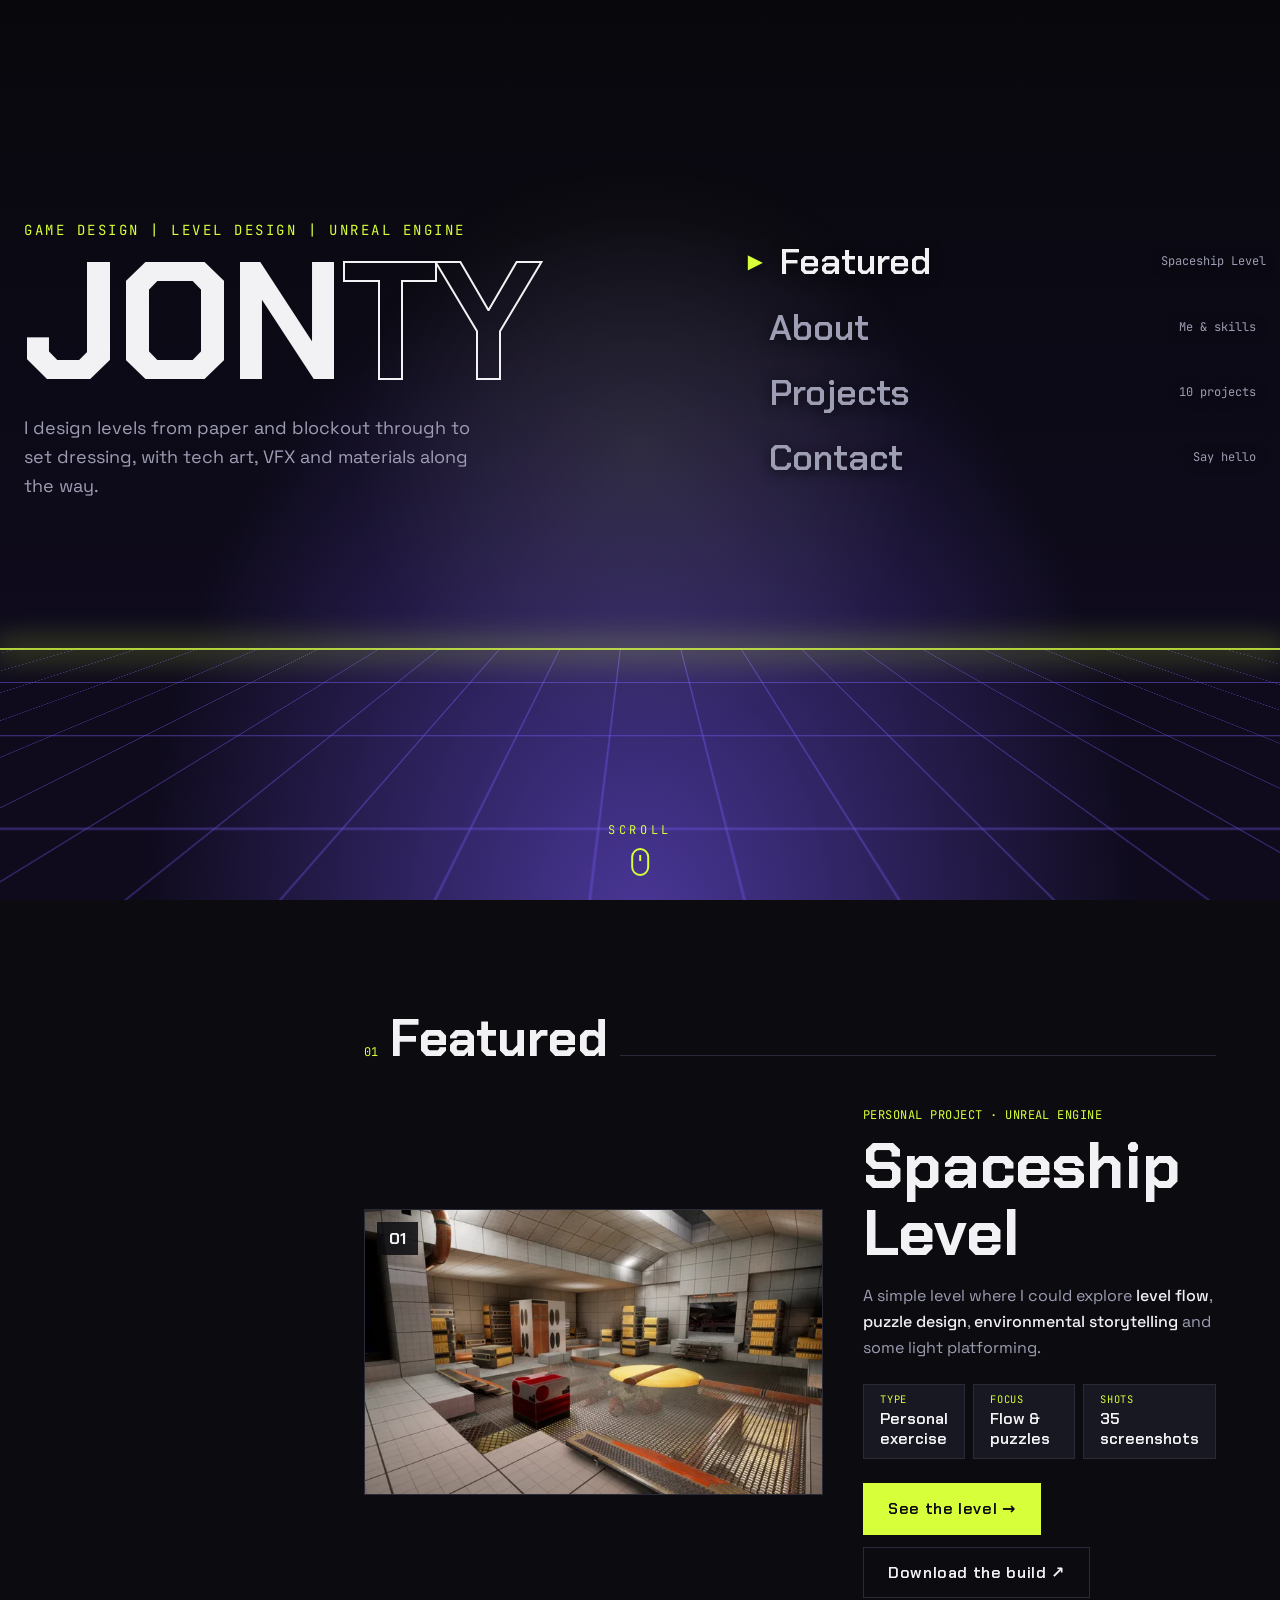
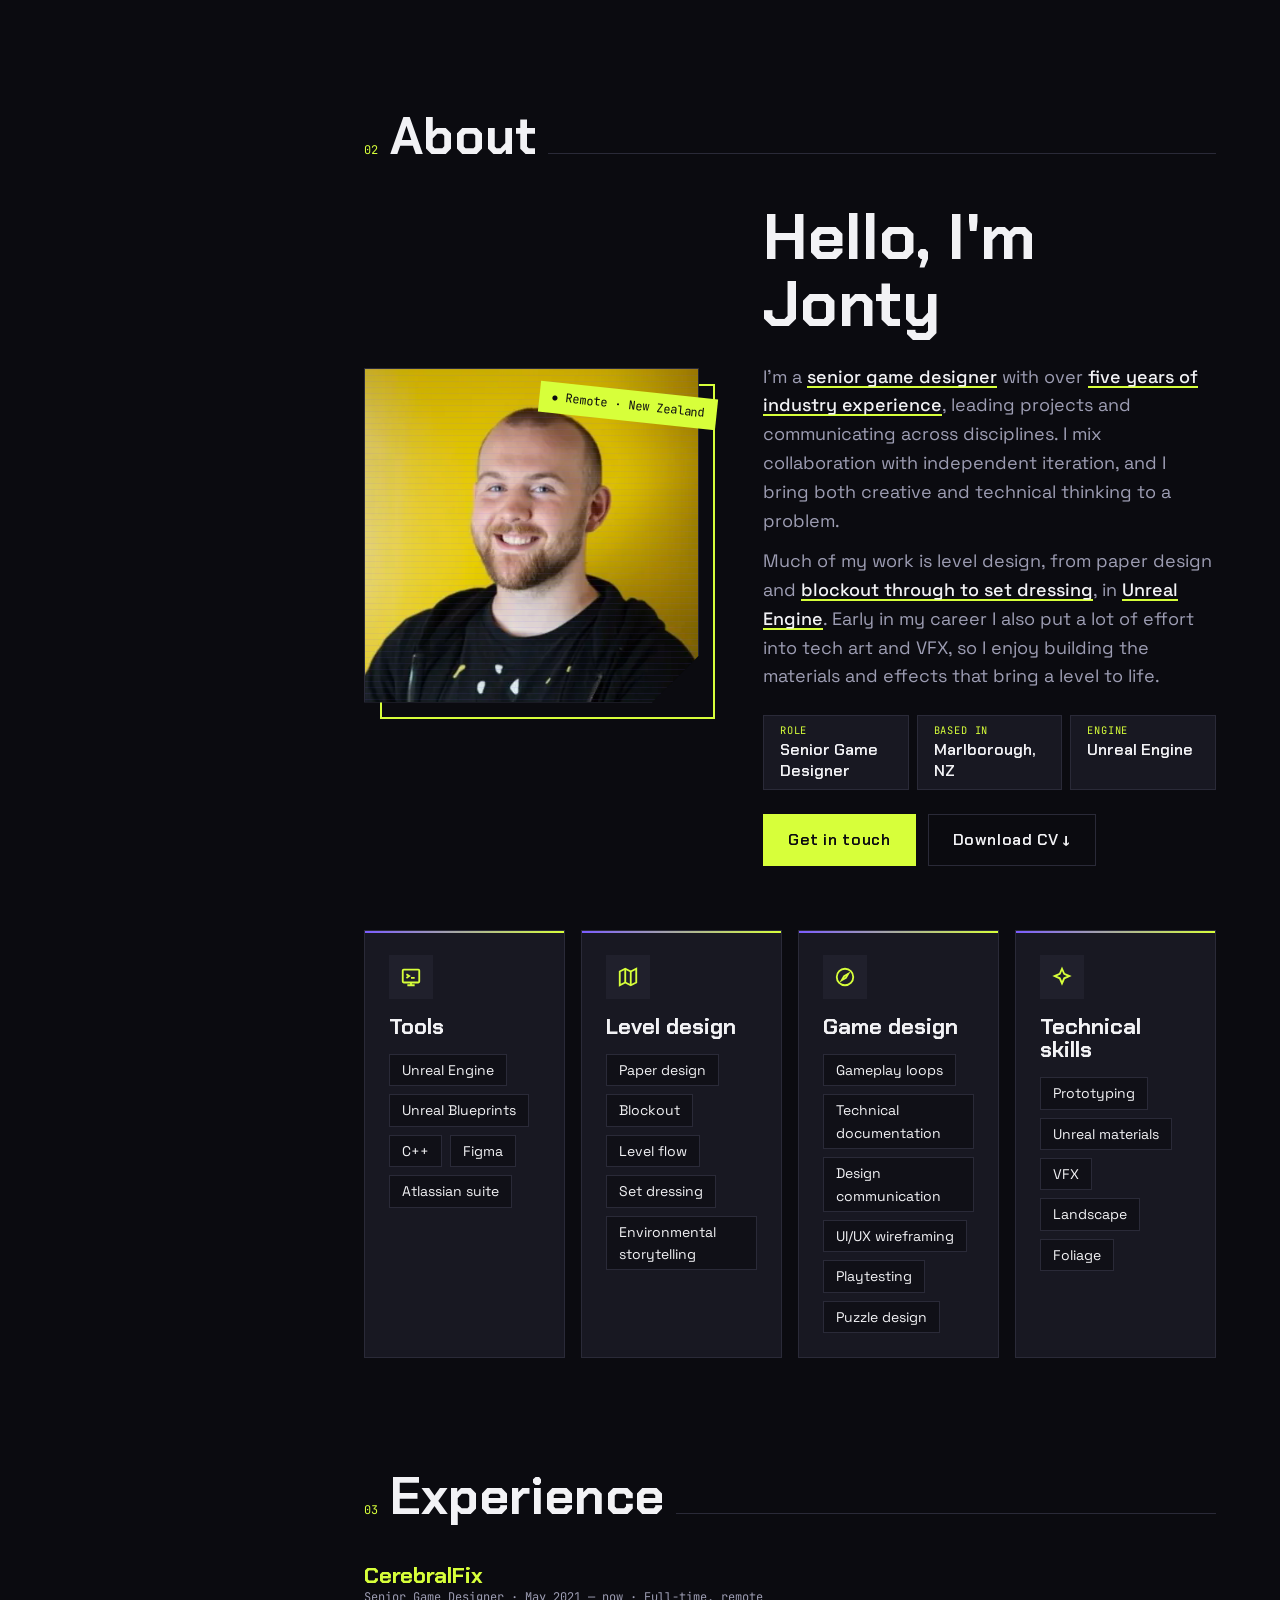
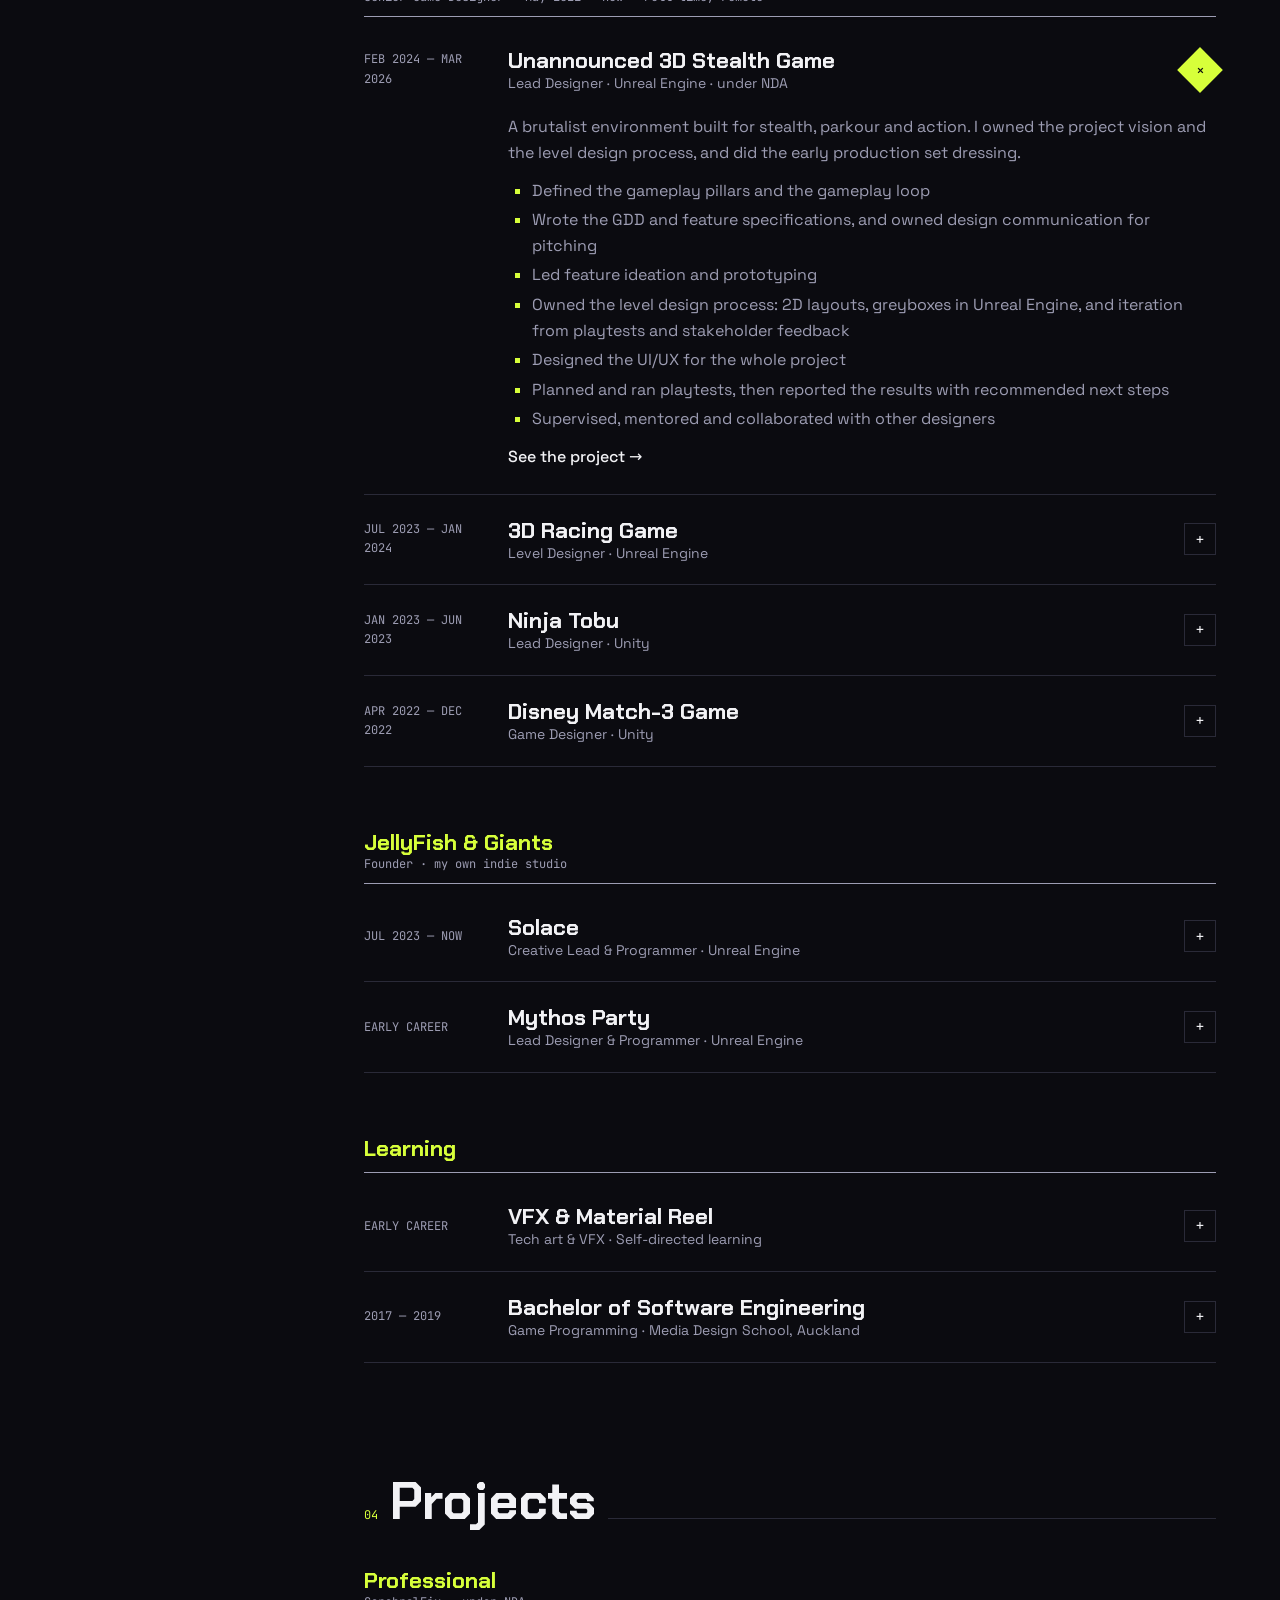
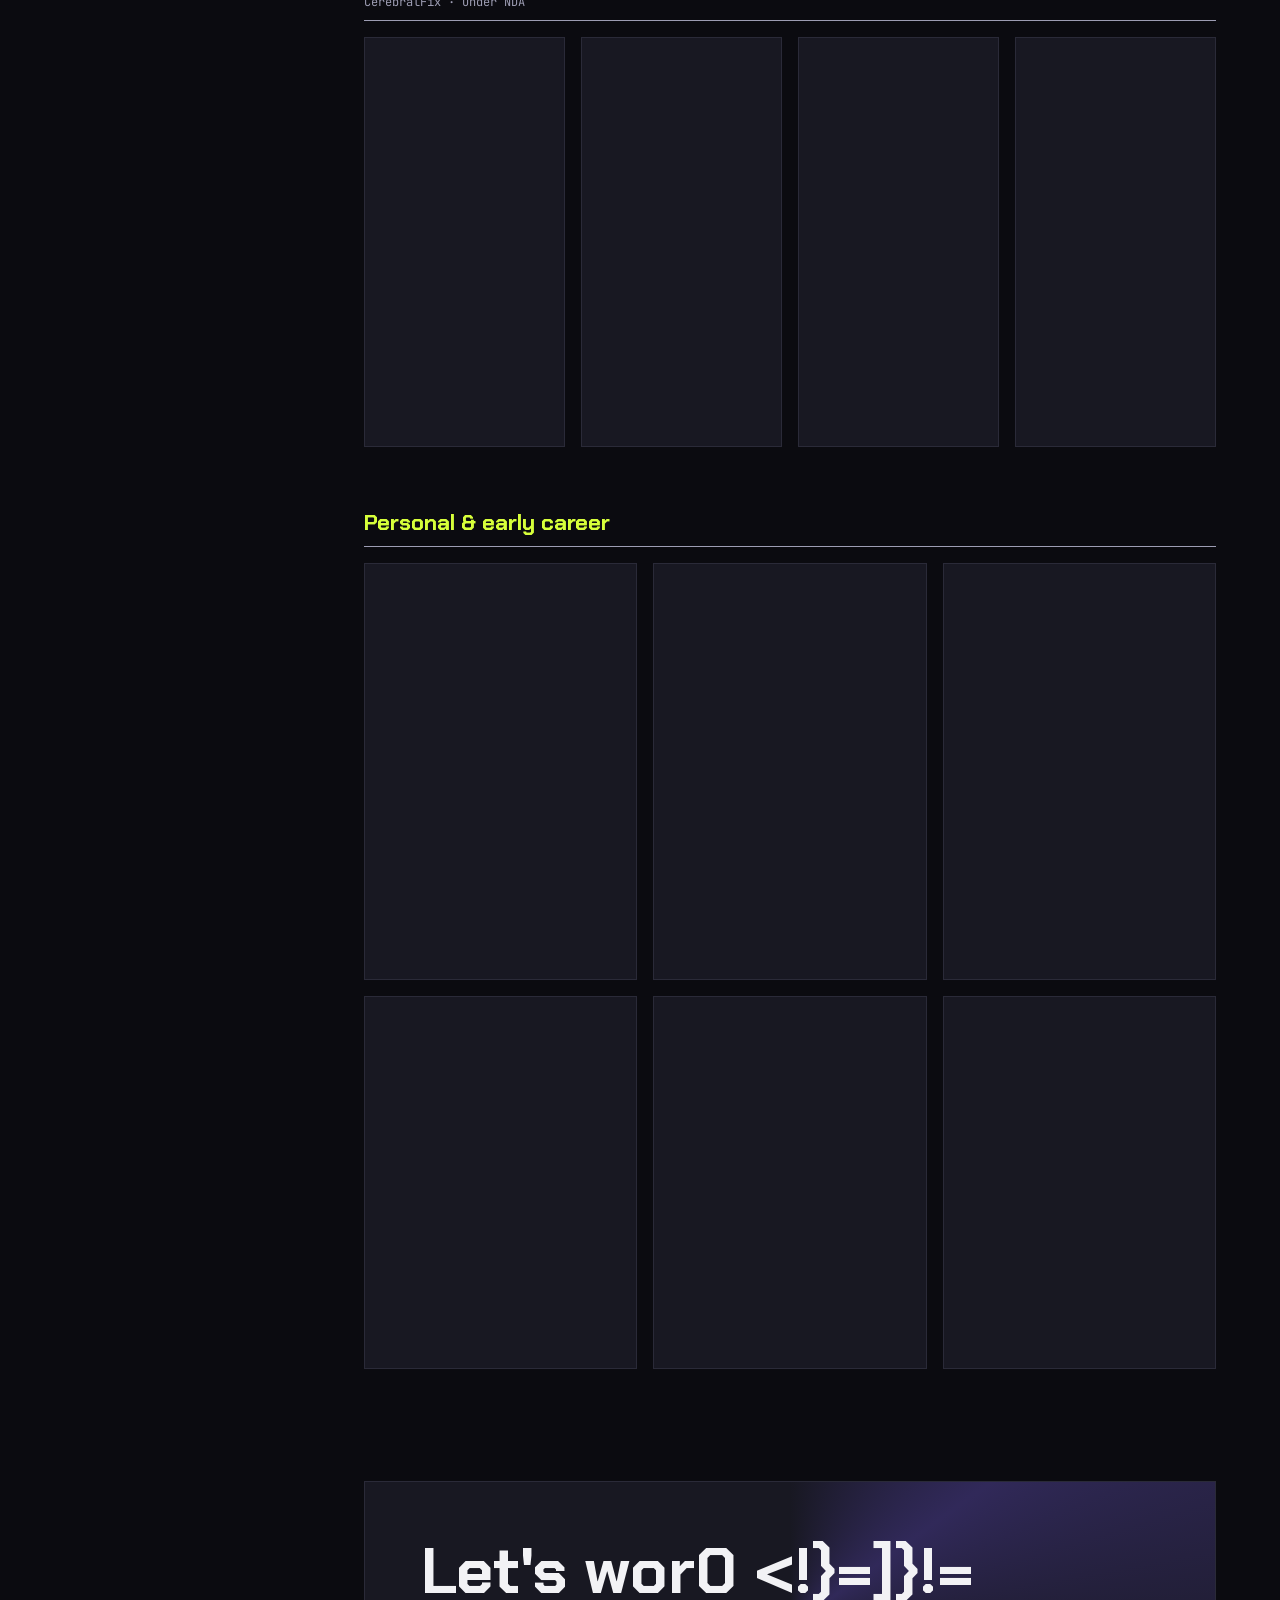
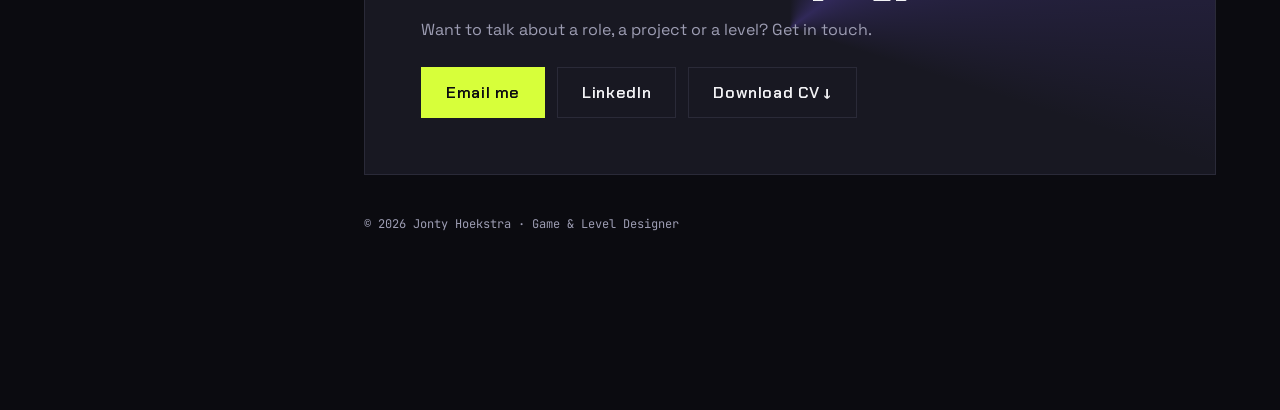
==== index.html @ ab294316 "Add professional project pages and the project-piece layout - Add pages for the four CerebralFix pro" ====
<!doctype html>
<html lang="en-GB">
<head>
  <meta charset="utf-8">
  <meta name="viewport" content="width=device-width, initial-scale=1, viewport-fit=cover">
  <title>Jonty Hoekstra — Game &amp; Level Designer</title>
  <meta name="description" content="Jonty Hoekstra is a senior game designer and level designer in New Zealand, working in Unreal Engine from paper design and blockout through to set dressing.">
  <meta name="theme-color" content="#0b0b10">
  <meta property="og:title" content="Jonty Hoekstra — Game &amp; Level Designer">
  <meta property="og:description" content="Jonty Hoekstra is a senior game designer and level designer in New Zealand, working in Unreal Engine from paper design and blockout through to set dressing.">
  <meta property="og:type" content="website">
  <meta property="og:url" content="https://jonty-hoekstra.github.io/">
  <meta property="og:site_name" content="Jonty Hoekstra">
  <meta property="og:image" content="https://jonty-hoekstra.github.io/assets/img/previews/home.jpg">
  <meta property="og:image:width" content="1200">
  <meta property="og:image:height" content="630">
  <meta property="og:image:alt" content="A brightly lit cargo bay from Spaceship Level, a level by Jonty Hoekstra">
  <meta name="twitter:card" content="summary_large_image">
  <link rel="canonical" href="https://jonty-hoekstra.github.io/">
  <link rel="icon" href="assets/img/favicon.svg" type="image/svg+xml">
  <link rel="stylesheet" href="assets/css/tokens.css">
  <link rel="stylesheet" href="assets/css/base.css">
  <link rel="stylesheet" href="assets/css/layout.css">
  <link rel="stylesheet" href="assets/css/components.css">
  <script>document.documentElement.classList.add('js');</script>
</head>
<body id="top">
<a class="skip-link" href="#main">Skip to content</a>

<header class="splash" data-splash>
  <div class="splash__sky"></div>
  <div class="splash__floor"></div>
  <div class="splash__horizon"></div>
  <div class="splash__motes" data-splash-motes aria-hidden="true"></div>
  <div class="splash__inner">
    <div>
      <p class="splash__role" data-scramble>GAME DESIGN | LEVEL DESIGN | UNREAL ENGINE</p>
      <h1 class="splash__name" aria-label="Jonty Hoekstra"><span class="splash__letter" aria-hidden="true">J</span><span class="splash__letter" aria-hidden="true">O</span><span class="splash__letter" aria-hidden="true">N</span><span class="splash__letter splash__letter--outline" aria-hidden="true">T</span><span class="splash__letter splash__letter--outline" aria-hidden="true">Y</span></h1>
      <p class="splash__tagline">I design levels from paper and blockout through to set dressing, with tech art, VFX and materials along the way.</p>
    </div>
    <nav aria-label="Main">
      <ul class="splash-menu" data-splash-menu>
        <li class="splash-menu__item"><a class="splash-menu__link is-selected" href="#featured">Featured <span class="splash-menu__hint">Spaceship Level</span></a></li>
        <li class="splash-menu__item"><a class="splash-menu__link" href="#about">About <span class="splash-menu__hint">Me &amp; skills</span></a></li>
        <li class="splash-menu__item"><a class="splash-menu__link" href="#projects">Projects <span class="splash-menu__hint">10 projects</span></a></li>
        <li class="splash-menu__item"><a class="splash-menu__link" href="#contact">Contact <span class="splash-menu__hint">Say hello</span></a></li>
      </ul>
    </nav>
  </div>
  <a class="splash__scroll" href="#featured">SCROLL<span class="splash__scroll-icon" aria-hidden="true"></span></a>
</header>

<aside class="panel" data-panel aria-label="Site navigation">
  <a class="panel__identity" href="#top">
    <span class="panel__avatar"><img src="assets/img/about/headshot-400.webp" width="400" height="400" alt="" decoding="async"></span>
    <span><span class="panel__name">JONTY</span><span class="panel__role">// game &amp; level designer</span></span>
  </a>
  <ul class="panel__focus" aria-label="Focus">
    <li>Level design</li><li>Unreal Engine</li><li>Blockout</li><li>Tech art</li><li>VFX</li>
  </ul>
  <nav class="panel__nav" aria-label="Sections">
    <ul class="panel-nav" data-panel-nav>
      <li class="panel-nav__marker" data-panel-marker aria-hidden="true">▶</li>
      <li><a class="panel-nav__link" href="#featured">Featured <span class="panel-nav__number">01</span></a></li>
      <li><a class="panel-nav__link" href="#about">About <span class="panel-nav__number">02</span></a></li>
      <li><a class="panel-nav__link" href="#experience">Experience <span class="panel-nav__number">03</span></a></li>
      <li><a class="panel-nav__link" href="#projects">Projects <span class="panel-nav__number">04</span></a></li>
      <li><a class="panel-nav__link" href="#contact">Contact <span class="panel-nav__number">05</span></a></li>
    </ul>
  </nav>
  <div class="panel__progress" aria-hidden="true"><span class="panel__progress-fill" data-panel-progress></span></div>
  <div class="panel__footer">
    <a class="button" href="assets/Docs/jonty-hoekstra-cv.pdf" target="_blank" rel="noopener">Download CV ↓</a>
    <div class="panel__links">
      <a href="mailto:jontyhoekstra@gmail.com">Email</a>
      <a href="https://www.linkedin.com/in/jonty-hoekstra-242988165/" target="_blank" rel="noopener">LinkedIn</a>
    </div>
  </div>
</aside>

<main id="main">
  <section class="section" id="featured">
    <div class="section-heading reveal"><span class="section-heading__index">01</span><h2 class="section-heading__title" data-scramble>Featured</h2><span class="section-heading__rule"></span></div>
    <div class="feature">
      <a class="media feature__media wipe reveal" href="projects/spaceship-level.html">
        <img src="assets/img/spaceship-level/shot-27-1280.webp" srcset="assets/img/spaceship-level/shot-27-640.webp 640w, assets/img/spaceship-level/shot-27-1280.webp 1280w, assets/img/spaceship-level/shot-27-1920.webp 1920w" sizes="(min-width: 60rem) 45vw, 100vw" width="1920" height="1181" alt="A brightly lit cargo bay on a spaceship, with crates, lockers and a yellow floor platform" loading="lazy" decoding="async">
        <span class="media__badge">01</span>
      </a>
      <div class="reveal">
        <p class="eyebrow">PERSONAL PROJECT · UNREAL ENGINE</p>
        <h3 class="feature__title">Spaceship Level</h3>
        <p class="feature__text">A simple level where I could explore <span class="highlight">level flow</span>, <span class="highlight">puzzle design</span>, <span class="highlight">environmental storytelling</span> and some light platforming.</p>
        <ul class="facts">
          <li class="facts__item"><span class="facts__label">Type</span>Personal exercise</li>
          <li class="facts__item"><span class="facts__label">Focus</span>Flow &amp; puzzles</li>
          <li class="facts__item"><span class="facts__label">Shots</span>35 screenshots</li>
        </ul>
        <div class="button-row"><a class="button" href="projects/spaceship-level.html">See the level →</a><a class="button button--ghost" href="https://drive.google.com/file/d/1QdIZ13BJ2zXVKfFjEv_tZZO0HAKEH8UP/view?usp=sharing" target="_blank" rel="noopener">Download the build ↗</a></div>
      </div>
    </div>
  </section>

  <section class="section" id="about">
    <div class="section-heading reveal"><span class="section-heading__index">02</span><h2 class="section-heading__title" data-scramble>About</h2><span class="section-heading__rule"></span></div>
    <div class="about">
      <div class="portrait reveal" data-tilt>
        <div class="portrait__frame" aria-hidden="true"></div>
        <div class="portrait__image"><img src="assets/img/about/headshot-400.webp" width="400" height="400" alt="Jonty Hoekstra smiling, in front of a yellow wall" loading="lazy" decoding="async"></div>
        <span class="portrait__tag">● Remote · New Zealand</span>
      </div>
      <div class="about__text reveal">
        <h3 class="about__title" data-scramble>Hello, I'm Jonty</h3>
        <p>I'm a <span class="highlight">senior game designer</span> with over <span class="highlight">five years of industry experience</span>, leading projects and communicating across disciplines. I mix collaboration with independent iteration, and I bring both creative and technical thinking to a problem.</p>
        <p>Much of my work is level design, from paper design and <span class="highlight">blockout through to set dressing</span>, in <span class="highlight">Unreal Engine</span>. Early in my career I also put a lot of effort into tech art and VFX, so I enjoy building the materials and effects that bring a level to life.</p>
        <ul class="facts">
          <li class="facts__item"><span class="facts__label">Role</span>Senior Game Designer</li>
          <li class="facts__item"><span class="facts__label">Based in</span>Marlborough, NZ</li>
          <li class="facts__item"><span class="facts__label">Engine</span>Unreal Engine</li>
        </ul>
        <div class="button-row">
          <a class="button" href="#contact">Get in touch</a>
          <a class="button button--ghost" href="assets/Docs/jonty-hoekstra-cv.pdf" target="_blank" rel="noopener">Download CV ↓</a>
        </div>
      </div>
    </div>
    <div class="tiles">
        <div class="tile reveal"><span class="tile__icon" aria-hidden="true"><svg viewBox="0 0 24 24" fill="none" stroke="currentColor" stroke-width="2"><rect x="3" y="4" width="18" height="14" rx="1"/><path d="M8 21h8M12 18v3M7 9l3 2-3 2M12 13h4"/></svg></span><h3 class="tile__title">Tools</h3>
          <ul class="pills"><li>Unreal Engine</li><li>Unreal Blueprints</li><li>C++</li><li>Figma</li><li>Atlassian suite</li></ul></div>
        <div class="tile reveal"><span class="tile__icon" aria-hidden="true"><svg viewBox="0 0 24 24" fill="none" stroke="currentColor" stroke-width="2"><path d="M3 6l6-3 6 3 6-3v15l-6 3-6-3-6 3z"/><path d="M9 3v15M15 6v15"/></svg></span><h3 class="tile__title">Level design</h3>
          <ul class="pills"><li>Paper design</li><li>Blockout</li><li>Level flow</li><li>Set dressing</li><li>Environmental storytelling</li></ul></div>
        <div class="tile reveal"><span class="tile__icon" aria-hidden="true"><svg viewBox="0 0 24 24" fill="none" stroke="currentColor" stroke-width="2"><circle cx="12" cy="12" r="9"/><path d="M15.5 8.5 13 13l-4.5 2.5L11 11z"/></svg></span><h3 class="tile__title">Game design</h3>
          <ul class="pills"><li>Gameplay loops</li><li>Technical documentation</li><li>Design communication</li><li>UI/UX wireframing</li><li>Playtesting</li><li>Puzzle design</li></ul></div>
        <div class="tile reveal"><span class="tile__icon" aria-hidden="true"><svg viewBox="0 0 24 24" fill="none" stroke="currentColor" stroke-width="2"><path d="M12 3l2.4 5.6L20 11l-5.6 2.4L12 19l-2.4-5.6L4 11l5.6-2.4z"/></svg></span><h3 class="tile__title">Technical skills</h3>
          <ul class="pills"><li>Prototyping</li><li>Unreal materials</li><li>VFX</li><li>Landscape</li><li>Foliage</li></ul></div>
    </div>
  </section>

  <section class="section" id="experience">
    <div class="section-heading reveal"><span class="section-heading__index">03</span><h2 class="section-heading__title" data-scramble>Experience</h2><span class="section-heading__rule"></span></div>
    <div class="experience">
      <h3 class="experience__group">CerebralFix<span class="experience__group-detail">Senior Game Designer · May 2021 — now · Full-time, remote</span></h3>
      <details class="experience__entry reveal" open>
        <summary class="experience__summary"><span class="experience__when">FEB 2024 — MAR 2026</span><h4 class="experience__title">Unannounced 3D Stealth Game<span class="experience__subtitle">Lead Designer · Unreal Engine · under NDA</span></h4><span class="experience__toggle" aria-hidden="true">+</span></summary>
        <div class="experience__body"><p>A brutalist environment built for stealth, parkour and action. I owned the project vision and the level design process, and did the early production set dressing.</p><ul class="experience__list"><li>Defined the gameplay pillars and the gameplay loop</li><li>Wrote the GDD and feature specifications, and owned design communication for pitching</li><li>Led feature ideation and prototyping</li><li>Owned the level design process: 2D layouts, greyboxes in Unreal Engine, and iteration from playtests and stakeholder feedback</li><li>Designed the UI/UX for the whole project</li><li>Planned and ran playtests, then reported the results with recommended next steps</li><li>Supervised, mentored and collaborated with other designers</li></ul><a class="highlight" href="projects/stealth-game.html">See the project →</a></div>
      </details>
      <details class="experience__entry reveal">
        <summary class="experience__summary"><span class="experience__when">JUL 2023 — JAN 2024</span><h4 class="experience__title">3D Racing Game<span class="experience__subtitle">Level Designer · Unreal Engine</span></h4><span class="experience__toggle" aria-hidden="true">+</span></summary>
        <div class="experience__body"><ul class="experience__list"><li>Track development: floor maps in Figma, in-engine track building and terrain set dressing</li><li>New UI/UX flows in Figma, implemented with the art team</li></ul><a class="highlight" href="projects/racing-game.html">See the project →</a></div>
      </details>
      <details class="experience__entry reveal">
        <summary class="experience__summary"><span class="experience__when">JAN 2023 — JUN 2023</span><h4 class="experience__title">Ninja Tobu<span class="experience__subtitle">Lead Designer · Unity</span></h4><span class="experience__toggle" aria-hidden="true">+</span></summary>
        <div class="experience__body"><ul class="experience__list"><li>Defined the project roadmap, the vision and the update cycle</li><li>Ran production: Jira, scoping, stand-ups, sprint reviews and planning</li><li>Owned the level design process and level creation</li><li>Designed and documented new features, and revamped the menus and UI flows</li></ul><a class="highlight" href="projects/ninja-tobu.html">See the project →</a></div>
      </details>
      <details class="experience__entry reveal">
        <summary class="experience__summary"><span class="experience__when">APR 2022 — DEC 2022</span><h4 class="experience__title">Disney Match-3 Game<span class="experience__subtitle">Game Designer · Unity</span></h4><span class="experience__toggle" aria-hidden="true">+</span></summary>
        <div class="experience__body"><ul class="experience__list"><li>Level creation and level balancing</li><li>Feature specifications, with client communication and collaboration</li></ul><a class="highlight" href="projects/disney-match-3.html">See the project →</a></div>
      </details>
      <h3 class="experience__group">JellyFish &amp; Giants<span class="experience__group-detail">Founder · my own indie studio</span></h3>
      <details class="experience__entry reveal">
        <summary class="experience__summary"><span class="experience__when">JUL 2023 — NOW</span><h4 class="experience__title">Solace<span class="experience__subtitle">Creative Lead &amp; Programmer · Unreal Engine</span></h4><span class="experience__toggle" aria-hidden="true">+</span></summary>
        <div class="experience__body"><ul class="experience__list"><li>Created the pitch for CODE, with market research, project documentation and a roadmap</li><li>Programmed the core systems and prototyped the game loop</li><li>Set the design pillars and the art and sound direction</li></ul><a class="highlight" href="projects/solace.html">See Solace →</a></div>
      </details>
      <details class="experience__entry reveal">
        <summary class="experience__summary"><span class="experience__when">EARLY CAREER</span><h4 class="experience__title">Mythos Party<span class="experience__subtitle">Lead Designer &amp; Programmer · Unreal Engine</span></h4><span class="experience__toggle" aria-hidden="true">+</span></summary>
        <div class="experience__body"><ul class="experience__list"><li>Designed the core combat loop, the weapons and the abilities, including a MOBA-style “Paragon” system</li><li>Implemented multiplayer abilities in C++, including most of the minor god abilities and their VFX</li><li>Designed three maps, from paper design to the in-engine build and set dressing</li></ul><a class="highlight" href="projects/mythos-party.html">See the maps →</a></div>
      </details>
      <h3 class="experience__group">Learning</h3>
      <details class="experience__entry reveal">
        <summary class="experience__summary"><span class="experience__when">EARLY CAREER</span><h4 class="experience__title">VFX &amp; Material Reel<span class="experience__subtitle">Tech art &amp; VFX · Self-directed learning</span></h4><span class="experience__toggle" aria-hidden="true">+</span></summary>
        <div class="experience__body"><p>I put a lot of effort into learning tech art and VFX: materials, effects and the tools behind them. I still use it in my own projects, such as Solace.</p><a class="highlight" href="projects/vfx-material-showcase.html">Watch the reel →</a></div>
      </details>
      <details class="experience__entry reveal">
        <summary class="experience__summary"><span class="experience__when">2017 — 2019</span><h4 class="experience__title">Bachelor of Software Engineering<span class="experience__subtitle">Game Programming · Media Design School, Auckland</span></h4><span class="experience__toggle" aria-hidden="true">+</span></summary>
        <div class="experience__body"><p>A software engineering degree with a game programming focus.</p></div>
      </details>
    </div>
  </section>

  <section class="section" id="projects">
    <div class="section-heading reveal"><span class="section-heading__index">04</span><h2 class="section-heading__title" data-scramble>Projects</h2><span class="section-heading__rule"></span></div>
    <h3 class="project-group">Professional<span class="project-group__detail">CerebralFix · under NDA</span></h3>
    <div class="card-grid card-grid--four">
        <a class="project-card reveal" href="projects/stealth-game.html" data-tilt>
          <div class="media project-card__media project-card__media--nda"><span class="project-card__lock"><svg viewBox="0 0 24 24" fill="none" stroke="currentColor" stroke-width="2" aria-hidden="true"><rect x="4" y="10" width="16" height="11" rx="1"/><path d="M8 10V7a4 4 0 0 1 8 0v3"/></svg></span><span class="project-card__nda">UNDER NDA</span></div>
          <div class="project-card__body">
            <h3 class="project-card__title">Unannounced 3D Stealth Game</h3>
            <p class="project-card__text">Lead designer on a brutalist stealth, parkour and action game.</p>
            <ul class="tags"><li>UNREAL</li><li>LEAD DESIGNER</li><li>2024 — 2026</li></ul>
          </div>
        </a>
        <a class="project-card reveal" href="projects/racing-game.html" data-tilt>
          <div class="media project-card__media project-card__media--nda"><span class="project-card__lock"><svg viewBox="0 0 24 24" fill="none" stroke="currentColor" stroke-width="2" aria-hidden="true"><rect x="4" y="10" width="16" height="11" rx="1"/><path d="M8 10V7a4 4 0 0 1 8 0v3"/></svg></span><span class="project-card__nda">UNDER NDA</span></div>
          <div class="project-card__body">
            <h3 class="project-card__title">3D Racing Game</h3>
            <p class="project-card__text">Track development and UI/UX flows as level designer.</p>
            <ul class="tags"><li>UNREAL</li><li>LEVEL DESIGNER</li><li>2023 — 2024</li></ul>
          </div>
        </a>
        <a class="project-card reveal" href="projects/ninja-tobu.html" data-tilt>
          <div class="media project-card__media project-card__media--nda"><span class="project-card__lock"><svg viewBox="0 0 24 24" fill="none" stroke="currentColor" stroke-width="2" aria-hidden="true"><rect x="4" y="10" width="16" height="11" rx="1"/><path d="M8 10V7a4 4 0 0 1 8 0v3"/></svg></span><span class="project-card__nda">UNDER NDA</span></div>
          <div class="project-card__body">
            <h3 class="project-card__title">Ninja Tobu</h3>
            <p class="project-card__text">Roadmap, production and level design as lead designer.</p>
            <ul class="tags"><li>UNITY</li><li>LEAD DESIGNER</li><li>2023</li></ul>
          </div>
        </a>
        <a class="project-card reveal" href="projects/disney-match-3.html" data-tilt>
          <div class="media project-card__media project-card__media--nda"><span class="project-card__lock"><svg viewBox="0 0 24 24" fill="none" stroke="currentColor" stroke-width="2" aria-hidden="true"><rect x="4" y="10" width="16" height="11" rx="1"/><path d="M8 10V7a4 4 0 0 1 8 0v3"/></svg></span><span class="project-card__nda">UNDER NDA</span></div>
          <div class="project-card__body">
            <h3 class="project-card__title">Disney Match-3 Game</h3>
            <p class="project-card__text">Level creation, balancing and feature specifications.</p>
            <ul class="tags"><li>UNITY</li><li>GAME DESIGNER</li><li>2022</li></ul>
          </div>
        </a>
    </div>
    <h3 class="project-group">Personal &amp; early career</h3>
    <div class="card-grid">
        <a class="project-card reveal" href="projects/spaceship-level.html" data-tilt>
          <div class="media project-card__media"><img src="assets/img/spaceship-level/shot-23-1280.webp" srcset="assets/img/spaceship-level/shot-23-640.webp 640w, assets/img/spaceship-level/shot-23-1280.webp 1280w, assets/img/spaceship-level/shot-23-1920.webp 1920w" sizes="(min-width: 60rem) 25vw, (min-width: 40rem) 50vw, 100vw" width="1920" height="1181" alt="A hangar with storage racks and yellow floor lights, from Spaceship Level" loading="lazy" decoding="async"><span class="media__badge">01</span></div>
          <div class="project-card__body">
            <h3 class="project-card__title">Spaceship Level</h3>
            <p class="project-card__text">A level design exercise in flow, puzzles, environmental storytelling and light platforming.</p>
            <ul class="tags"><li>UNREAL</li><li>PERSONAL</li><li>LEVEL DESIGN</li></ul>
          </div>
        </a>
        <a class="project-card reveal" href="projects/solace.html" data-tilt>
          <div class="media project-card__media"><img src="assets/img/solace/tile-animation-poster.webp" width="800" height="552" alt="The current build of Solace from a high angle: glowing coloured roots across floating tiles" loading="lazy" decoding="async"><span class="media__badge">02</span></div>
          <div class="project-card__body">
            <h3 class="project-card__title">Solace</h3>
            <p class="project-card__text">A cosy puzzle strategy game about growing the roots of a World Tree. I'm the creative lead and programmer.</p>
            <ul class="tags"><li>UNREAL</li><li>PUZZLE STRATEGY</li><li>IN DEVELOPMENT</li></ul>
          </div>
        </a>
        <a class="project-card reveal" href="projects/mythos-party.html" data-tilt>
          <div class="media project-card__media"><img src="assets/img/mythos-party/map-1-1280.webp" srcset="assets/img/mythos-party/map-1-640.webp 640w, assets/img/mythos-party/map-1-1280.webp 1280w, assets/img/mythos-party/map-1-1920.webp 1920w" sizes="(min-width: 60rem) 25vw, (min-width: 40rem) 50vw, 100vw" width="1920" height="1218" alt="Top-down view of a desert arena map from Mythos Party" loading="lazy" decoding="async"><span class="media__badge">03</span></div>
          <div class="project-card__body">
            <h3 class="project-card__title">Mythos Party</h3>
            <p class="project-card__text">Three maps I designed for Mythos Party, from paper to set dressing.</p>
            <ul class="tags"><li>UNREAL</li><li>LEAD DESIGNER</li><li>3 MAPS</li></ul>
          </div>
        </a>
        <a class="project-card reveal" href="projects/game-jam-map.html" data-tilt>
          <div class="media project-card__media"><img src="assets/img/game-jam-map/flythrough-poster.webp" width="800" height="863" alt="Greybox blockout of a walled shooter level, seen from above" loading="lazy" decoding="async"><span class="media__badge">04</span></div>
          <div class="project-card__body">
            <h3 class="project-card__title">Game Jam Map</h3>
            <p class="project-card__text">A shooter level made for a game jam between sprints.</p>
            <ul class="tags"><li>UNREAL</li><li>GAME JAM</li><li>SHOOTER</li></ul>
          </div>
        </a>
        <a class="project-card reveal" href="projects/cathedral-scene.html" data-tilt>
          <div class="media project-card__media"><img src="assets/img/cathedral-scene/interior-01-1280.webp" srcset="assets/img/cathedral-scene/interior-01-640.webp 640w, assets/img/cathedral-scene/interior-01-1280.webp 1280w, assets/img/cathedral-scene/interior-01-1920.webp 1920w" sizes="(min-width: 60rem) 25vw, (min-width: 40rem) 50vw, 100vw" width="1920" height="1539" alt="The nave from the entrance, lit by candles in the side chapels and a window above the altar" loading="lazy" decoding="async"><span class="media__badge">05</span></div>
          <div class="project-card__body">
            <h3 class="project-card__title">Cathedral Scene</h3>
            <p class="project-card__text">A cathedral interior, from greybox blockout to a first lighting pass.</p>
            <ul class="tags"><li>UNREAL</li><li>LIGHTING</li><li>WORK IN PROGRESS</li></ul>
          </div>
        </a>
        <a class="project-card reveal" href="projects/vfx-material-showcase.html" data-tilt>
          <div class="media project-card__media"><img src="assets/img/vfx-material-showcase/reel-poster-1280.webp" srcset="assets/img/vfx-material-showcase/reel-poster-640.webp 640w, assets/img/vfx-material-showcase/reel-poster-1280.webp 1280w" sizes="(min-width: 60rem) 25vw, (min-width: 40rem) 50vw, 100vw" width="1280" height="720" alt="Ice stalactite material on a figure and two spheres, from the VFX and material reel" loading="lazy" decoding="async"><span class="video-embed__play video-embed__play--small" aria-hidden="true">▶</span><span class="media__badge">06</span></div>
          <div class="project-card__body">
            <h3 class="project-card__title">VFX &amp; Material Showcase</h3>
            <p class="project-card__text">Tech art, VFX and materials from early in my career.</p>
            <ul class="tags"><li>VIDEO</li><li>VFX</li><li>MATERIALS</li></ul>
          </div>
        </a>
    </div>
  </section>

  <section class="section" id="contact">
    <div class="contact reveal">
      <h2 class="contact__title" data-scramble>Let's work together</h2>
      <p class="contact__text">Want to talk about a role, a project or a level? Get in touch.</p>
      <div class="button-row">
        <a class="button" href="mailto:jontyhoekstra@gmail.com">Email me</a>
        <a class="button button--ghost" href="https://www.linkedin.com/in/jonty-hoekstra-242988165/" target="_blank" rel="noopener">LinkedIn</a>
        <a class="button button--ghost" href="assets/Docs/jonty-hoekstra-cv.pdf" target="_blank" rel="noopener">Download CV ↓</a>
      </div>
    </div>
    <p class="site-footer">© 2026 Jonty Hoekstra · Game &amp; Level Designer</p>
  </section>
</main>

<script src="assets/js/motion.js" defer></script>
<script src="assets/js/splash.js" defer></script>
<script src="assets/js/panel.js" defer></script>
<script src="assets/js/reveal.js" defer></script>
<script src="assets/js/tilt.js" defer></script>
</body>
</html>
---- assets/css/tokens.css ----
/* Design tokens. Every colour, font, size and timing on the site comes from here.
   Breakpoints (custom properties do not work in media queries):
     tablet  (min-width: 40rem)   640px
     laptop  (min-width: 60rem)   960px  - the side panel docks on the left from here
     desktop (min-width: 80rem)   1280px */

@font-face {
  font-family: 'Chakra Petch';
  src: url('../fonts/chakra-petch-600.woff2') format('woff2');
  font-weight: 600;
  font-display: swap;
}

@font-face {
  font-family: 'Chakra Petch';
  src: url('../fonts/chakra-petch-700.woff2') format('woff2');
  font-weight: 700;
  font-display: swap;
}

@font-face {
  font-family: 'Space Grotesk';
  src: url('../fonts/space-grotesk-variable.woff2') format('woff2');
  font-weight: 300 700;
  font-display: swap;
}

@font-face {
  font-family: 'JetBrains Mono';
  src: url('../fonts/jetbrains-mono-variable.woff2') format('woff2');
  font-weight: 100 800;
  font-display: swap;
}

:root {
  /* Colours */
  --colour-bg: #0b0b10;
  --colour-bg-raised: #101017;
  --colour-panel: rgba(20, 20, 28, 0.94);
  --colour-card: #181822;
  --colour-card-raised: #20202c;
  --colour-line: #2a2a38;
  --colour-text: #f2f2f5;
  --colour-text-muted: #9d9db3;
  --colour-accent: #d7ff3a;
  --colour-accent-glow: rgba(215, 255, 58, 0.45);
  --colour-accent-soft: rgba(215, 255, 58, 0.12);
  --colour-violet: #7b5cff;
  --colour-violet-soft: rgba(123, 92, 255, 0.55);
  --colour-alert: #ff4d6d;

  /* Fonts */
  --font-display: 'Chakra Petch', 'Segoe UI', system-ui, sans-serif;
  --font-body: 'Space Grotesk', 'Segoe UI', system-ui, sans-serif;
  --font-mono: 'JetBrains Mono', Consolas, monospace;

  /* Type scale */
  --text-xs: 0.75rem;
  --text-s: 0.875rem;
  --text-m: 1rem;
  --text-l: 1.125rem;
  --text-xl: 1.375rem;
  --text-heading: clamp(2rem, 4vw, 3.25rem);
  --text-title: clamp(2.25rem, 5vw, 4rem);
  --text-hero: clamp(4.5rem, 13vw, 12rem);

  /* Spacing */
  --space-2xs: 0.25rem;
  --space-xs: 0.5rem;
  --space-s: 0.75rem;
  --space-m: 1rem;
  --space-l: 1.5rem;
  --space-xl: 2.5rem;
  --space-2xl: 4rem;
  --space-3xl: 7rem;

  /* Layout */
  --panel-width: 300px;
  --content-max: 70rem;
  --tap-size: 44px;

  /* Motion */
  --ease-out: cubic-bezier(0.2, 0.8, 0.2, 1);
  --ease-bounce: cubic-bezier(0.34, 1.56, 0.64, 1);
  --stagger: 90ms;
}
---- assets/css/base.css ----
/* === Reset === */

*,
*::before,
*::after {
  box-sizing: border-box;
  margin: 0;
  padding: 0;
}

html {
  scroll-behavior: smooth;
  -webkit-text-size-adjust: 100%;
}

body {
  min-height: 100vh;
  background: var(--colour-bg);
  color: var(--colour-text);
  font-family: var(--font-body);
  font-size: var(--text-m);
  line-height: 1.6;
  overflow-x: hidden;
}

img,
video,
svg,
picture {
  display: block;
  max-width: 100%;
  height: auto;
}

a {
  color: inherit;
  text-decoration: none;
}

ul {
  list-style: none;
}

button {
  font: inherit;
  color: inherit;
  background: none;
  border: 0;
  cursor: pointer;
}

h1,
h2,
h3,
h4 {
  font-family: var(--font-display);
  font-weight: 700;
  line-height: 1.05;
  overflow-wrap: break-word;
}

/* === Focus and skip link === */

:focus-visible {
  outline: 2px solid var(--colour-accent);
  outline-offset: 3px;
}

.skip-link {
  position: absolute;
  top: var(--space-s);
  left: var(--space-s);
  z-index: 100;
  padding: var(--space-xs) var(--space-m);
  background: var(--colour-accent);
  color: var(--colour-bg);
  font-family: var(--font-display);
  font-weight: 600;
  transform: translateY(-200%);
}

.skip-link:focus {
  transform: none;
}

.visually-hidden {
  position: absolute;
  width: 1px;
  height: 1px;
  overflow: hidden;
  clip: rect(0 0 0 0);
  white-space: nowrap;
}

/* === Reduced motion === */

/* The one allowed use of !important: it must beat every animation on the site. */
@media (prefers-reduced-motion: reduce) {
  *,
  *::before,
  *::after {
    animation-duration: 0.01ms !important;
    animation-iteration-count: 1 !important;
    animation-delay: 0s !important;
    transition-duration: 0.01ms !important;
    transition-delay: 0s !important;
    scroll-behavior: auto !important;
  }
}
---- assets/css/layout.css ----
/* === Splash (home page only) === */

.splash {
  --scroll-progress: 0;
  --pointer-x: 50%;
  --pointer-y: 50%;
  position: relative;
  display: grid;
  min-height: max(100vh, 560px);
  min-height: max(100svh, 560px);
  overflow: hidden;
}

.splash::before {
  content: "";
  position: absolute;
  inset: 0;
  z-index: 1;
  pointer-events: none;
  background: radial-gradient(500px circle at var(--pointer-x) var(--pointer-y), rgba(215, 255, 58, 0.08), transparent 60%);
}

.splash__sky {
  position: absolute;
  inset: 0;
  background:
    radial-gradient(ellipse at 50% 105%, var(--colour-violet-soft), transparent 55%),
    linear-gradient(#08080c, #0f0b1d 70%);
}

.splash__floor,
.splash__horizon {
  position: absolute;
  top: 88%;
}

.splash__horizon {
  left: 0;
  right: 0;
  height: 2px;
  background: var(--colour-accent);
  box-shadow: 0 0 30px 6px var(--colour-accent-glow);
  opacity: 0.8;
}

.splash__floor {
  left: -50%;
  right: -50%;
  height: 80%;
  background-image:
    linear-gradient(var(--colour-violet-soft) 1px, transparent 1px),
    linear-gradient(90deg, var(--colour-violet-soft) 1px, transparent 1px);
  background-size: 60px 60px;
  transform-origin: top;
  transform: perspective(300px) rotateX(62deg);
  -webkit-mask-image: linear-gradient(#000, transparent 85%);
  mask-image: linear-gradient(#000, transparent 85%);
  animation: floor-scroll 2.4s linear infinite;
}

@keyframes floor-scroll {
  to {
    background-position: 0 60px;
  }
}

.splash__motes {
  position: absolute;
  inset: 0;
}

.splash__mote {
  position: absolute;
  width: 3px;
  height: 3px;
  border-radius: 50%;
  background: var(--colour-accent);
  opacity: 0;
  animation: mote-rise linear infinite;
}

@keyframes mote-rise {
  0% { opacity: 0; transform: translateY(0); }
  15% { opacity: 0.8; }
  100% { opacity: 0; transform: translateY(-260px); }
}

.splash__inner {
  position: relative;
  z-index: 2;
  display: grid;
  align-self: start;
  gap: var(--space-xl);
  width: min(100% - 3rem, 78rem);
  margin: 0 auto;
  padding: var(--space-2xl) 0 var(--space-xl);
  padding-top: max(var(--space-2xl), env(safe-area-inset-top));
  opacity: calc(1 - var(--scroll-progress) * 1.3);
  transform: translateY(calc(var(--scroll-progress) * -120px));
}

.splash__role {
  min-height: 1.6em;
  font-family: var(--font-mono);
  font-size: var(--text-s);
  letter-spacing: 0.18em;
  color: var(--colour-accent);
}

.splash__name {
  display: flex;
  margin: var(--space-s) 0 var(--space-l);
  font-size: var(--text-hero);
  line-height: 0.82;
  letter-spacing: -0.02em;
}

.splash__letter {
  display: inline-block;
  opacity: 0;
  filter: blur(8px);
  transform: translateY(60%) skewY(8deg);
  animation: letter-rise 0.9s var(--ease-out) forwards;
}

.splash__letter--outline {
  color: transparent;
  -webkit-text-stroke: 2px var(--colour-text);
}

.splash__letter:nth-child(1) { animation-delay: 200ms; }
.splash__letter:nth-child(2) { animation-delay: 280ms; }
.splash__letter:nth-child(3) { animation-delay: 360ms; }
.splash__letter:nth-child(4) { animation-delay: 440ms; }
.splash__letter:nth-child(5) { animation-delay: 520ms; }

@keyframes letter-rise {
  to {
    opacity: 1;
    filter: none;
    transform: none;
  }
}

.splash__tagline {
  max-width: 28rem;
  color: var(--colour-text-muted);
  font-size: var(--text-l);
  opacity: 0;
  animation: fade-in 0.8s ease 900ms forwards;
}

@keyframes fade-in {
  to {
    opacity: 1;
  }
}

.splash__scroll {
  position: absolute;
  bottom: var(--space-l);
  left: 50%;
  z-index: 2;
  display: none;
  flex-direction: column;
  align-items: center;
  gap: var(--space-xs);
  font-family: var(--font-mono);
  font-size: var(--text-xs);
  letter-spacing: 0.3em;
  color: var(--colour-accent);
  opacity: calc(1 - var(--scroll-progress) * 3);
  transform: translateX(-50%);
}

.splash__scroll-icon {
  position: relative;
  width: 18px;
  height: 28px;
  border: 2px solid var(--colour-accent);
  border-radius: 10px;
}

.splash__scroll-icon::after {
  content: "";
  position: absolute;
  top: 5px;
  left: 50%;
  width: 2px;
  height: 6px;
  margin-left: -1px;
  background: var(--colour-accent);
  animation: scroll-wheel 1.4s infinite;
}

@keyframes scroll-wheel {
  70% { opacity: 0; transform: translateY(9px); }
  100% { opacity: 0; }
}

@media (min-width: 60rem) {
  .splash__floor,
  .splash__horizon {
    top: 72%;
  }

  .splash__inner {
    grid-template-columns: 1.3fr 1fr;
    align-items: center;
    align-self: center;
    padding: 0 0 20vh;
  }

  .splash__scroll {
    display: flex;
  }
}

/* === Side panel ===
   Phones and tablets: a bar across the top. Laptops and up: a column on the left.
   On the home page it slides in once the splash has scrolled away (body.is-docked).
   Project pages start with body.is-docked. */

.panel {
  position: fixed;
  top: 0;
  right: 0;
  left: 0;
  z-index: 40;
  display: flex;
  align-items: center;
  gap: var(--space-s);
  padding: var(--space-xs) var(--space-m);
  padding-top: max(var(--space-xs), env(safe-area-inset-top));
  background: var(--colour-panel);
  border-bottom: 1px solid var(--colour-line);
  -webkit-backdrop-filter: blur(12px);
  backdrop-filter: blur(12px);
  transform: translateY(-102%);
  transition: transform 0.6s var(--ease-out);
}

.is-docked .panel {
  transform: none;
}

.panel > * {
  opacity: 0;
  transform: translateX(-16px);
  transition: opacity 0.4s, transform 0.5s var(--ease-out);
}

.is-docked .panel > * {
  opacity: 1;
  transform: none;
}

.is-docked .panel > :nth-child(2) { transition-delay: 0.08s; }
.is-docked .panel > :nth-child(3) { transition-delay: 0.14s; }
.is-docked .panel > :nth-child(4) { transition-delay: 0.2s; }
.is-docked .panel > :nth-child(5) { transition-delay: 0.26s; }

.panel__nav {
  flex: 1;
  min-width: 0;
}

.panel__focus,
.panel__progress,
.panel__footer,
.panel__role {
  display: none;
}

main {
  --main-gutter: var(--space-l);
  padding: 6.5rem var(--main-gutter) var(--space-2xl);
}

@media (min-width: 60rem) {
  .panel {
    right: auto;
    bottom: 0;
    width: var(--panel-width);
    flex-direction: column;
    align-items: stretch;
    gap: var(--space-l);
    padding: var(--space-l);
    border-right: 1px solid var(--colour-line);
    border-bottom: 0;
    overflow-y: auto;
    transform: translateX(-102%);
  }

  .panel__progress,
  .panel__role {
    display: revert;
  }

  .panel__focus {
    display: flex;
  }

  .panel__footer {
    display: grid;
    margin-top: auto;
  }

  /* The content column centres in the space beside the panel once that space is wider than it needs. */
  main {
    --main-gutter: clamp(1.5rem, 5vw, 4.5rem);
    margin-left: var(--panel-width);
    padding: var(--space-3xl) var(--main-gutter) var(--space-2xl);
    padding-inline: max(var(--main-gutter), calc((100vw - var(--panel-width) - var(--content-max)) / 2));
  }
}

/* === Sections === */

.section {
  padding-bottom: var(--space-3xl);
  scroll-margin-top: 5rem;
}

.section-heading {
  display: flex;
  align-items: baseline;
  gap: var(--space-s);
  margin-bottom: var(--space-xl);
}

.section-heading__index {
  font-family: var(--font-mono);
  font-size: var(--text-xs);
  color: var(--colour-accent);
}

.section-heading__title {
  font-size: var(--text-heading);
}

.section-heading__rule {
  flex: 1;
  height: 1px;
  background: var(--colour-line);
  transform-origin: left;
  transition: transform 1s var(--ease-out) 0.2s;
}

.js .section-heading:not(.is-visible) .section-heading__rule {
  transform: scaleX(0);
}

@media (min-width: 60rem) {
  .section {
    scroll-margin-top: var(--space-l);
  }
}

/* === Footer line === */

.site-footer {
  margin-top: var(--space-xl);
  font-family: var(--font-mono);
  font-size: var(--text-xs);
  color: var(--colour-text-muted);
}
---- assets/css/components.css ----
/* === Buttons === */

.button {
  display: inline-flex;
  align-items: center;
  justify-content: center;
  gap: var(--space-xs);
  min-height: var(--tap-size);
  padding: var(--space-s) var(--space-l);
  background: var(--colour-accent);
  color: var(--colour-bg);
  font-family: var(--font-display);
  font-weight: 600;
  letter-spacing: 0.04em;
  border: 1px solid var(--colour-accent);
}

.button--ghost {
  background: transparent;
  color: var(--colour-text);
  border-color: var(--colour-line);
}

.button-row {
  display: flex;
  flex-wrap: wrap;
  gap: var(--space-s);
}

@media (hover: hover) and (pointer: fine) {
  .button--ghost:hover {
    border-color: var(--colour-accent);
    color: var(--colour-accent);
  }
}

/* === Splash menu === */

.splash-menu {
  font-family: var(--font-display);
  font-weight: 600;
  font-size: clamp(1.5rem, 2.8vw, 2.25rem);
}

.splash-menu__item {
  opacity: 0;
  transform: translateX(40px);
  animation: menu-slide 0.7s var(--ease-out) forwards;
}

.splash-menu__item:nth-child(1) { animation-delay: 700ms; }
.splash-menu__item:nth-child(2) { animation-delay: 790ms; }
.splash-menu__item:nth-child(3) { animation-delay: 880ms; }
.splash-menu__item:nth-child(4) { animation-delay: 970ms; }
.splash-menu__item:nth-child(5) { animation-delay: 1060ms; }

@keyframes menu-slide {
  to {
    opacity: 1;
    transform: none;
  }
}

.splash-menu__link {
  display: flex;
  align-items: center;
  gap: var(--space-m);
  min-height: var(--tap-size);
  padding: var(--space-2xs) 0;
  color: var(--colour-text-muted);
  text-shadow: 0 2px 12px var(--colour-bg);
  transition: color 0.15s, transform 0.2s var(--ease-out);
}

.splash-menu__link::before {
  content: "▶";
  font-size: 0.55em;
  color: var(--colour-accent);
  opacity: 0;
  transform: translateX(-10px);
  transition: opacity 0.2s var(--ease-out), transform 0.2s var(--ease-out);
}

.splash-menu__link.is-selected {
  color: var(--colour-text);
  transform: translateX(10px);
}

.splash-menu__link.is-selected::before {
  opacity: 1;
  transform: none;
  animation: blink 1s steps(2) infinite;
}

@keyframes blink {
  50% {
    opacity: 0.25;
  }
}

.splash-menu__hint {
  display: none;
  margin-left: auto;
  font-family: var(--font-mono);
  font-size: var(--text-xs);
  font-weight: 400;
  color: var(--colour-text-muted);
}

/* The hints fit beside the labels from about 360px wide. */
@media (min-width: 22.5rem) {
  .splash-menu__hint {
    display: inline;
  }
}

@media (min-width: 60rem) {
  .splash-menu {
    justify-self: end;
    min-width: min(100%, 22rem);
  }
}

/* === Panel contents === */

.panel__identity {
  display: flex;
  align-items: center;
  gap: var(--space-s);
}

.panel__avatar {
  flex: none;
  width: 36px;
  height: 36px;
  background: linear-gradient(150deg, #2f2a48, #16141f);
  border: 1px solid var(--colour-line);
  clip-path: polygon(0 0, 100% 0, 100% 78%, 78% 100%, 0 100%);
  overflow: hidden;
}

.panel__avatar img {
  width: 100%;
  height: 100%;
  object-fit: cover;
}

.panel__name {
  display: block;
  font-family: var(--font-display);
  font-weight: 700;
  font-size: var(--text-l);
  line-height: 1;
}

.panel__role {
  font-family: var(--font-mono);
  font-size: var(--text-xs);
  color: var(--colour-accent);
}

.panel__focus {
  flex-wrap: wrap;
  gap: var(--space-xs);
}

.panel__focus li {
  padding: var(--space-2xs) var(--space-s);
  background: var(--colour-card);
  border: 1px solid var(--colour-line);
  font-size: var(--text-xs);
  color: var(--colour-text-muted);
}

.panel-nav {
  position: relative;
  display: flex;
  gap: var(--space-2xs);
  overflow-x: auto;
  scrollbar-width: none;
  font-family: var(--font-display);
  font-weight: 600;
  font-size: var(--text-s);
}

.panel-nav__link {
  display: flex;
  align-items: center;
  justify-content: space-between;
  min-height: var(--tap-size);
  padding: 0 var(--space-s);
  white-space: nowrap;
  color: var(--colour-text-muted);
  border: 1px solid var(--colour-line);
  transition: color 0.2s, border-color 0.2s;
}

.panel-nav__link.is-active {
  color: var(--colour-accent);
  border-color: var(--colour-accent);
}

.panel-nav__number,
.panel-nav__marker {
  display: none;
}

.panel__progress {
  position: relative;
  height: 3px;
  overflow: hidden;
  background: var(--colour-card-raised);
}

.panel__progress-fill {
  position: absolute;
  inset: 0;
  background: linear-gradient(90deg, var(--colour-violet), var(--colour-accent));
  transform-origin: left;
  transform: scaleX(var(--page-progress, 0));
}

.panel__footer {
  gap: var(--space-xs);
}

.panel__links {
  display: grid;
  grid-template-columns: repeat(2, 1fr);
  gap: var(--space-xs);
}

.panel__links a {
  display: grid;
  place-items: center;
  min-height: var(--tap-size);
  border: 1px solid var(--colour-line);
  font-family: var(--font-mono);
  font-size: var(--text-xs);
  color: var(--colour-text-muted);
}

@media (hover: hover) and (pointer: fine) {
  .panel-nav__link:hover,
  .panel__links a:hover {
    color: var(--colour-accent);
  }
}

@media (min-width: 60rem) {
  .panel__avatar {
    width: 56px;
    height: 56px;
    font-size: var(--text-xl);
  }

  .panel__name {
    font-size: var(--text-xl);
  }

  .panel-nav {
    flex-direction: column;
    gap: 0;
    overflow: visible;
    font-size: 1.15rem;
  }

  .panel-nav__link {
    min-height: var(--tap-size);
    padding: 0 0 0 1.6rem;
    border: 0;
  }

  .panel-nav__link.is-active {
    color: var(--colour-text);
  }

  .panel-nav__number {
    display: inline;
    font-family: var(--font-mono);
    font-size: 0.65rem;
    font-weight: 400;
  }

  .panel-nav__marker {
    position: absolute;
    top: 0;
    left: 0;
    display: flex;
    align-items: center;
    height: var(--tap-size);
    font-size: var(--text-xs);
    color: var(--colour-accent);
    transition: transform 0.45s var(--ease-out);
  }
}

/* === Scroll reveals (only when JavaScript runs) === */

/* `translate`, not `transform`, so a reveal does not fight the tilt effect. */
.js .reveal {
  opacity: 0;
  translate: 0 28px;
  transition: opacity 0.7s ease, translate 0.8s var(--ease-out);
  transition-delay: calc(var(--reveal-order, 0) * var(--stagger));
}

.js .reveal.is-visible {
  opacity: 1;
  translate: 0 0;
}

.wipe {
  position: relative;
  overflow: hidden;
}

.js .wipe::after {
  content: "";
  position: absolute;
  inset: 0;
  z-index: 3;
  background: var(--colour-accent);
  transform-origin: right;
  transition: transform 0.8s var(--ease-out) 0.15s;
}

.js .wipe.is-visible::after {
  transform: scaleX(0);
}

/* === Media === */

.media {
  position: relative;
  overflow: hidden;
  background: var(--colour-bg-raised);
  border: 1px solid var(--colour-line);
}

.media img {
  width: 100%;
  height: 100%;
  object-fit: cover;
}

.media__badge {
  position: absolute;
  top: var(--space-s);
  left: var(--space-s);
  z-index: 2;
  padding: var(--space-2xs) var(--space-s);
  background: rgba(11, 11, 16, 0.85);
  font-family: var(--font-display);
  font-weight: 700;
}

.eyebrow {
  font-family: var(--font-mono);
  font-size: var(--text-xs);
  color: var(--colour-accent);
  letter-spacing: 0.04em;
}

.highlight {
  color: var(--colour-text);
  font-weight: 500;
}

/* === Facts === */

.facts {
  display: grid;
  gap: var(--space-xs);
  margin: var(--space-l) 0;
}

/* One row of equal columns, however many facts there are. */
@media (min-width: 40rem) {
  .facts {
    grid-auto-columns: 1fr;
    grid-auto-flow: column;
  }
}

.facts__item {
  padding: var(--space-xs) var(--space-m);
  background: var(--colour-card);
  border: 1px solid var(--colour-line);
  font-family: var(--font-display);
  font-weight: 600;
  line-height: 1.3;
}

.facts__label {
  display: block;
  margin-bottom: 2px;
  font-family: var(--font-mono);
  font-size: 0.65rem;
  font-weight: 400;
  letter-spacing: 0.08em;
  text-transform: uppercase;
  color: var(--colour-accent);
}

/* === Featured project === */

.feature {
  display: grid;
  gap: var(--space-xl);
  align-items: center;
}

.feature__media {
  aspect-ratio: 16 / 10;
}

.feature__title {
  margin: var(--space-xs) 0 var(--space-m);
  font-size: var(--text-title);
}

.feature__text {
  color: var(--colour-text-muted);
}

@media (min-width: 60rem) {
  .feature {
    grid-template-columns: 1.3fr 1fr;
  }
}

/* === About === */

.about {
  display: grid;
  gap: var(--space-2xl);
  align-items: center;
  perspective: 900px;
}

.portrait {
  position: relative;
  max-width: 16rem;
  transform: rotateX(var(--tilt-x, 0deg)) rotateY(var(--tilt-y, 0deg));
  transition: transform 0.2s ease-out;
}

.portrait__frame {
  position: absolute;
  inset: 0;
  border: 2px solid var(--colour-accent);
  transform: translate(16px, 16px);
  transition: transform 1s var(--ease-out) 0.35s;
}

.js .portrait:not(.is-visible) .portrait__frame {
  transform: none;
}

.portrait__image {
  position: relative;
  aspect-ratio: 1 / 1;
  overflow: hidden;
  background: var(--colour-card);
  border: 1px solid var(--colour-line);
  clip-path: polygon(0 0, 100% 0, 100% 86%, 86% 100%, 0 100%);
}

.portrait__image img {
  width: 100%;
  height: 100%;
  object-fit: cover;
}

.portrait__image::before {
  content: "";
  position: absolute;
  inset: 0;
  z-index: 1;
  background-image: linear-gradient(rgba(123, 92, 255, 0.25) 1px, transparent 1px);
  background-size: 100% 6px;
  opacity: 0.35;
}

.portrait__image::after {
  content: "";
  position: absolute;
  top: -30%;
  right: 0;
  left: 0;
  z-index: 2;
  height: 30%;
  background: linear-gradient(transparent, rgba(215, 255, 58, 0.35), transparent);
}

.portrait.is-visible .portrait__image::after {
  animation: light-sweep 1.6s var(--ease-out) 0.5s;
}

@keyframes light-sweep {
  to {
    top: 110%;
  }
}

.portrait__tag {
  position: absolute;
  top: 22px;
  right: -8px;
  z-index: 3;
  padding: 6px 12px;
  background: var(--colour-accent);
  color: var(--colour-bg);
  font-family: var(--font-mono);
  font-size: var(--text-xs);
  transform: rotate(6deg);
  transition: transform 0.6s var(--ease-bounce) 1s;
}

.js .portrait:not(.is-visible) .portrait__tag {
  transform: rotate(-20deg) scale(0);
}

.about__title {
  margin-bottom: var(--space-l);
  font-size: var(--text-title);
}

.about__text p {
  margin-bottom: var(--space-s);
  font-size: var(--text-l);
  color: var(--colour-text-muted);
}

.about__text .highlight {
  background: linear-gradient(var(--colour-accent), var(--colour-accent)) no-repeat 0 100% / 100% 2px;
  transition: background-size 1s var(--ease-out) 0.6s;
}

.js .about__text:not(.is-visible) .highlight {
  background-size: 0 2px;
}

@media (min-width: 40rem) {
  .portrait {
    max-width: 22rem;
  }

  .portrait__tag {
    right: -18px;
  }
}

@media (min-width: 60rem) {
  .about {
    grid-template-columns: minmax(0, 0.85fr) minmax(0, 1.15fr);
  }
}

/* === Skill tiles === */

.tiles {
  display: grid;
  gap: var(--space-m);
  margin-top: var(--space-2xl);
}

.tile {
  position: relative;
  overflow: hidden;
  padding: var(--space-l);
  background: var(--colour-card);
  border: 1px solid var(--colour-line);
}

.tile::before {
  content: "";
  position: absolute;
  top: 0;
  left: 0;
  width: 100%;
  height: 2px;
  background: linear-gradient(90deg, var(--colour-violet), var(--colour-accent));
  transform-origin: left;
  transition: transform 0.9s var(--ease-out) 0.2s;
}

.js .tile:not(.is-visible)::before {
  transform: scaleX(0);
}

.tile__icon {
  display: grid;
  place-items: center;
  width: var(--tap-size);
  height: var(--tap-size);
  margin-bottom: var(--space-m);
  background: var(--colour-card-raised);
  color: var(--colour-accent);
}

.tile__icon svg {
  width: 22px;
  height: 22px;
}

.tile__title {
  margin-bottom: var(--space-m);
  font-size: var(--text-xl);
}

.pills {
  display: flex;
  flex-wrap: wrap;
  gap: var(--space-xs);
}

.pills li {
  padding: var(--space-2xs) var(--space-s);
  background: var(--colour-bg-raised);
  border: 1px solid var(--colour-line);
  font-size: var(--text-s);
  transition: opacity 0.4s, transform 0.5s var(--ease-bounce), border-color 0.2s, color 0.2s;
}

.js .tile:not(.is-visible) .pills li {
  opacity: 0;
  transform: scale(0.6);
}

.pills li:nth-child(2) { transition-delay: 0.06s; }
.pills li:nth-child(3) { transition-delay: 0.12s; }
.pills li:nth-child(4) { transition-delay: 0.18s; }
.pills li:nth-child(5) { transition-delay: 0.24s; }
.pills li:nth-child(6) { transition-delay: 0.3s; }
.pills li:nth-child(7) { transition-delay: 0.36s; }

@media (hover: hover) and (pointer: fine) {
  .pills li:hover {
    border-color: var(--colour-accent);
    color: var(--colour-accent);
  }
}

@media (min-width: 40rem) {
  .tiles {
    grid-template-columns: repeat(2, 1fr);
  }
}

@media (min-width: 80rem) {
  .tiles {
    grid-template-columns: repeat(4, 1fr);
  }
}

/* === Experience === */

.experience__group {
  margin: var(--space-2xl) 0 var(--space-xs);
  padding-bottom: var(--space-s);
  border-bottom: 1px solid var(--colour-text-muted);
  font-size: var(--text-xl);
  color: var(--colour-accent);
}

.experience__group:first-child {
  margin-top: 0;
}

.experience__group-detail {
  display: block;
  margin-top: var(--space-2xs);
  font-family: var(--font-mono);
  font-size: var(--text-xs);
  font-weight: 400;
  color: var(--colour-text-muted);
}

.experience__entry {
  border-bottom: 1px solid var(--colour-line);
}

.experience__summary {
  display: grid;
  grid-template-columns: 1fr auto;
  gap: var(--space-2xs) var(--space-m);
  align-items: center;
  min-height: var(--tap-size);
  padding: var(--space-l) 0;
  list-style: none;
  cursor: pointer;
}

.experience__summary::-webkit-details-marker {
  display: none;
}

.experience__when {
  grid-column: 1 / -1;
  font-family: var(--font-mono);
  font-size: var(--text-xs);
  color: var(--colour-text-muted);
}

.experience__title {
  font-size: var(--text-xl);
}

.experience__subtitle {
  display: block;
  margin-top: var(--space-2xs);
  font-family: var(--font-body);
  font-size: var(--text-s);
  font-weight: 400;
  color: var(--colour-text-muted);
}

.experience__toggle {
  display: grid;
  place-items: center;
  width: 32px;
  height: 32px;
  border: 1px solid var(--colour-line);
  transition: transform 0.3s var(--ease-out), background 0.2s;
}

.experience__entry[open] .experience__toggle {
  background: var(--colour-accent);
  color: var(--colour-bg);
  border-color: var(--colour-accent);
  transform: rotate(135deg);
}

.experience__body {
  display: grid;
  gap: var(--space-s);
  justify-items: start;
  padding: 0 0 var(--space-l);
  color: var(--colour-text-muted);
}

.experience__list {
  display: grid;
  gap: var(--space-2xs);
  padding-left: var(--space-l);
  list-style: square;
}

.experience__list li::marker {
  color: var(--colour-accent);
}

.experience__entry[open] .experience__body {
  animation: open-down 0.4s var(--ease-out);
}

@keyframes open-down {
  from {
    opacity: 0;
    transform: translateY(-8px);
  }
}

@media (hover: hover) and (pointer: fine) {
  .experience__summary:hover .experience__title {
    color: var(--colour-accent);
  }
}

@media (min-width: 60rem) {
  .experience__summary {
    grid-template-columns: 8rem 1fr auto;
  }

  .experience__when {
    grid-column: auto;
  }

  .experience__body {
    padding-left: 9rem;
  }
}

/* === Project cards === */

.card-grid {
  display: grid;
  grid-template-columns: repeat(auto-fit, minmax(min(100%, 16rem), 1fr));
  gap: var(--space-m);
  perspective: 900px;
}

.project-card {
  display: flex;
  flex-direction: column;
  background: var(--colour-card);
  border: 1px solid var(--colour-line);
  transform: rotateX(var(--tilt-x, 0deg)) rotateY(var(--tilt-y, 0deg));
  transform-style: preserve-3d;
  transition: transform 0.2s ease-out, border-color 0.2s;
}

.project-card__media {
  aspect-ratio: 4 / 3;
  border: 0;
}

.project-card__media::before {
  content: "";
  position: absolute;
  inset: 0;
  z-index: 1;
  background: radial-gradient(circle at var(--glare-x, 50%) var(--glare-y, 50%), rgba(255, 255, 255, 0.18), transparent 55%);
  opacity: 0;
  transition: opacity 0.2s;
}

.project-card__body {
  display: flex;
  flex: 1;
  flex-direction: column;
  gap: var(--space-2xs);
  padding: var(--space-m);
}

.project-card__title {
  font-size: var(--text-xl);
}

.project-card__text {
  flex: 1;
  font-size: var(--text-s);
  color: var(--colour-text-muted);
}

.tags {
  display: flex;
  flex-wrap: wrap;
  gap: 6px;
  margin-top: var(--space-xs);
}

.tags li {
  padding: 2px 7px;
  border: 1px solid var(--colour-line);
  font-family: var(--font-mono);
  font-size: 0.65rem;
  color: var(--colour-text-muted);
}

@media (hover: hover) and (pointer: fine) {
  .project-card:hover {
    border-color: var(--colour-accent);
  }

  .project-card:hover .project-card__media::before {
    opacity: 1;
  }
}

/* === Gallery: project-piece layout ===
   A full-width image, then a split pair, repeating. Full-width images run into the page gutters.
   Every image opens in the lightbox. Phones show everything full width. */

.gallery {
  display: grid;
  gap: var(--space-s);
}

.gallery__item {
  position: relative;
  overflow: hidden;
  margin-inline: calc(var(--main-gutter) * -1);
  background: var(--colour-bg-raised);
}

.gallery__open {
  display: block;
  width: 100%;
  aspect-ratio: 16 / 9;
  overflow: hidden;
}

.gallery__open img {
  width: 100%;
  height: 100%;
  object-fit: cover;
  transition: transform 0.8s var(--ease-out), filter 0.3s;
}

.gallery__caption {
  position: absolute;
  right: 0;
  bottom: 0;
  left: 0;
  padding: var(--space-xl) var(--space-l) var(--space-m);
  background: linear-gradient(rgba(8, 8, 12, 0), rgba(8, 8, 12, 0.94) 55%);
  font-family: var(--font-display);
  font-weight: 600;
  pointer-events: none;
}

.gallery__caption small {
  display: block;
  max-width: 40rem;
  font-family: var(--font-mono);
  font-size: var(--text-xs);
  font-weight: 400;
  color: #c9c9d6;
}

@media (min-width: 40rem) {
  .gallery {
    grid-template-columns: 1fr 1fr;
  }

  .gallery__item {
    margin-inline: 0;
  }

  .gallery__item:nth-child(3n + 1),
  .gallery__item:nth-child(3n + 2):last-child {
    grid-column: 1 / -1;
    margin-inline: calc(var(--main-gutter) * -1);
  }

  .gallery__item:not(:nth-child(3n + 1)) .gallery__open {
    aspect-ratio: 4 / 3;
  }

  .gallery__item:nth-child(3n + 2):last-child .gallery__open {
    aspect-ratio: 16 / 9;
  }
}

@media (hover: hover) and (pointer: fine) {
  .gallery__open:hover img {
    transform: scale(1.03);
    filter: brightness(1.08);
  }
}

/* === Lightbox === */

.lightbox {
  width: 100%;
  max-width: none;
  height: 100%;
  max-height: none;
  padding: var(--space-xl) var(--space-m);
  background: rgba(8, 8, 12, 0.95);
  border: 0;
  color: var(--colour-text);
}

.lightbox::backdrop {
  background: rgba(8, 8, 12, 0.8);
}

.lightbox[open] {
  display: grid;
  grid-template-rows: 1fr auto;
  place-items: center;
  animation: fade-in 0.25s ease;
}

.lightbox__image {
  max-width: 100%;
  max-height: 80vh;
  max-height: 80svh;
  object-fit: contain;
}

.lightbox__bar {
  display: flex;
  align-items: center;
  gap: var(--space-m);
  margin-top: var(--space-m);
}

.lightbox__caption {
  min-width: 10rem;
  text-align: center;
  font-family: var(--font-mono);
  font-size: var(--text-s);
  color: var(--colour-text-muted);
}

.lightbox__button {
  display: grid;
  place-items: center;
  width: var(--tap-size);
  height: var(--tap-size);
  border: 1px solid var(--colour-line);
  font-size: var(--text-l);
}

.lightbox__close {
  position: absolute;
  top: var(--space-m);
  right: var(--space-m);
  top: max(var(--space-m), env(safe-area-inset-top));
}

@media (hover: hover) and (pointer: fine) {
  .lightbox__button:hover {
    border-color: var(--colour-accent);
    color: var(--colour-accent);
  }
}

/* === Video embed: a poster that becomes the YouTube player on click === */

.video-embed {
  position: relative;
  display: block;
  width: 100%;
  height: 100%;
}

.video-embed img {
  width: 100%;
  height: 100%;
  object-fit: cover;
  transition: transform 0.6s var(--ease-out), filter 0.3s;
}

.video-embed::after {
  content: "";
  position: absolute;
  inset: 0;
  background: radial-gradient(circle, transparent 30%, rgba(11, 11, 16, 0.55));
}

.video-embed__play {
  position: absolute;
  inset: 0;
  z-index: 1;
  display: grid;
  place-items: center;
  width: 80px;
  height: 80px;
  margin: auto;
  border-radius: 50%;
  background: var(--colour-accent);
  color: var(--colour-bg);
  font-size: var(--text-xl);
  animation: play-ping 2s infinite;
}

@keyframes play-ping {
  0% { box-shadow: 0 0 0 0 var(--colour-accent-glow); }
  70%, 100% { box-shadow: 0 0 0 22px transparent; }
}

.video-embed__play--small {
  width: 52px;
  height: 52px;
  font-size: var(--text-m);
  animation: none;
}

.video-embed__player {
  display: block;
  width: 100%;
  height: 100%;
  border: 0;
}

@media (hover: hover) and (pointer: fine) {
  .video-embed:hover img {
    transform: scale(1.03);
    filter: brightness(1.1);
  }
}

/* === Contact === */

.contact {
  position: relative;
  overflow: hidden;
  padding: clamp(1.75rem, 5vw, 3.5rem);
  background: var(--colour-card);
  border: 1px solid var(--colour-line);
}

.contact::before {
  content: "";
  position: absolute;
  inset: -50%;
  background: conic-gradient(from 0deg, transparent, rgba(123, 92, 255, 0.25), transparent 30%);
  animation: spin 8s linear infinite;
}

@keyframes spin {
  to {
    transform: rotate(1turn);
  }
}

.contact > * {
  position: relative;
}

.contact__title {
  font-size: var(--text-title);
}

.contact__text {
  max-width: 30rem;
  margin: var(--space-s) 0 var(--space-l);
  color: var(--colour-text-muted);
}

/* === Project page === */

.project-header {
  margin-bottom: var(--space-2xl);
}

.back-link {
  display: inline-flex;
  align-items: center;
  min-height: var(--tap-size);
  margin-bottom: var(--space-m);
  font-family: var(--font-mono);
  font-size: var(--text-s);
  color: var(--colour-text-muted);
}

.project-header__title {
  margin: var(--space-xs) 0 var(--space-l);
  font-size: clamp(2.75rem, 7vw, 5.5rem);
}

.project-header__intro {
  max-width: 44rem;
  font-size: var(--text-l);
  color: var(--colour-text-muted);
}

.project-hero {
  aspect-ratio: 16 / 9;
  margin-inline: calc(var(--main-gutter) * -1);
  margin-bottom: var(--space-2xl);
  border-inline: 0;
}

/* Animations are only 800px wide: show them at their own size, not stretched. */
.project-hero--natural {
  width: fit-content;
  aspect-ratio: auto;
  margin-inline: 0;
  border-inline: 1px solid var(--colour-line);
}

.project-hero--natural img {
  width: auto;
  height: auto;
}

.note {
  max-width: 44rem;
  margin-bottom: var(--space-xl);
  padding: var(--space-m) var(--space-l);
  border-left: 3px solid var(--colour-violet);
  background: var(--colour-card);
  color: var(--colour-text-muted);
}

.project-nav {
  display: grid;
  gap: var(--space-m);
  margin-top: var(--space-2xl);
}

.project-nav__link {
  display: block;
  padding: var(--space-l);
  background: var(--colour-card);
  border: 1px solid var(--colour-line);
}

.project-nav__link--next {
  text-align: right;
}

.project-nav__title {
  display: block;
  font-family: var(--font-display);
  font-weight: 700;
  font-size: var(--text-xl);
}

@media (hover: hover) and (pointer: fine) {
  .back-link:hover,
  .project-nav__link:hover .project-nav__title {
    color: var(--colour-accent);
  }

  .project-nav__link:hover {
    border-color: var(--colour-accent);
  }
}

@media (min-width: 40rem) {
  .project-nav {
    grid-template-columns: 1fr 1fr;
  }
}

/* === Case study parts (project pages) === */

.project-header__intro + .project-header__intro {
  margin-top: var(--space-s);
}

.section-intro {
  max-width: 44rem;
  margin-bottom: var(--space-l);
  color: var(--colour-text-muted);
}

.pillars {
  display: grid;
  gap: var(--space-m);
}

.pillar {
  padding: var(--space-l);
  background: var(--colour-card);
  border: 1px solid var(--colour-line);
  border-top: 2px solid var(--colour-accent);
}

.pillar__title {
  margin-bottom: var(--space-s);
  font-size: var(--text-xl);
}

.pillar p {
  color: var(--colour-text-muted);
}

.step-number {
  display: inline-grid;
  place-items: center;
  width: 1.6rem;
  height: 1.6rem;
  margin-right: var(--space-xs);
  background: var(--colour-accent);
  color: var(--colour-bg);
  font-family: var(--font-mono);
  font-size: var(--text-xs);
}

.changes {
  display: grid;
  gap: var(--space-m);
}

.change {
  display: grid;
  gap: var(--space-2xs);
  padding: var(--space-l);
  background: var(--colour-card);
  border: 1px solid var(--colour-line);
}

.change__label {
  font-family: var(--font-mono);
  font-size: var(--text-xs);
  letter-spacing: 0.08em;
  text-transform: uppercase;
  color: var(--colour-accent);
}

.change__from {
  color: var(--colour-text-muted);
}

.change__to strong {
  color: var(--colour-text);
}

.change__to {
  color: var(--colour-text-muted);
}

.change__arrow {
  display: none;
  font-size: var(--text-xl);
  color: var(--colour-accent);
}

/* The roadmap is far wider than any screen: it scrolls sideways inside its own frame. */
.scroll-frame {
  overflow-x: auto;
  background: #fff;
  border: 1px solid var(--colour-line);
  -webkit-overflow-scrolling: touch;
}

.scroll-frame img {
  width: 2400px;
  max-width: none;
  height: auto;
}

@media (min-width: 60rem) {
  .pillars {
    grid-template-columns: repeat(3, 1fr);
  }

  .change {
    grid-template-columns: 6rem 1fr auto 6rem 1.4fr;
    align-items: baseline;
    gap: var(--space-m);
  }

  .change__arrow {
    display: block;
  }
}

/* === Notice: stands in for images on professional projects (NDA or not yet added) === */

.notice {
  display: grid;
  justify-items: center;
  gap: var(--space-s);
  margin-bottom: var(--space-2xl);
  padding: var(--space-2xl) var(--space-l);
  text-align: center;
  background:
    linear-gradient(var(--colour-line) 1px, transparent 1px) 0 0 / 32px 32px,
    linear-gradient(90deg, var(--colour-line) 1px, transparent 1px) 0 0 / 32px 32px,
    var(--colour-card);
  border: 1px solid var(--colour-line);
}

.notice--locked {
  border-color: var(--colour-accent);
}

.notice__icon {
  display: grid;
  place-items: center;
  width: 64px;
  height: 64px;
  background: var(--colour-bg);
  border: 1px solid var(--colour-line);
  color: var(--colour-accent);
}

.notice__icon svg {
  width: 28px;
  height: 28px;
}

.notice--locked .notice__icon {
  border-color: var(--colour-accent);
}

.notice__label {
  font-family: var(--font-mono);
  font-size: var(--text-xs);
  letter-spacing: 0.2em;
  color: var(--colour-accent);
}

.notice__title {
  font-size: var(--text-heading);
}

.notice__text {
  max-width: 32rem;
  margin-bottom: var(--space-s);
  color: var(--colour-text-muted);
}

/* === Detail cards: grouped responsibilities on professional projects === */

.detail-grid {
  display: grid;
  grid-template-columns: repeat(auto-fit, minmax(min(100%, 18rem), 1fr));
  gap: var(--space-m);
}

.detail-card {
  padding: var(--space-l);
  background: var(--colour-card);
  border: 1px solid var(--colour-line);
  border-top: 2px solid var(--colour-accent);
}

.detail-card__title {
  margin-bottom: var(--space-s);
  font-size: var(--text-xl);
}

.detail-card .experience__list {
  color: var(--colour-text-muted);
}

.project-header__actions {
  align-items: center;
  margin-top: var(--space-l);
}

.project-header__hint {
  font-family: var(--font-mono);
  font-size: var(--text-xs);
  color: var(--colour-text-muted);
}

/* === Project groups and NDA cards === */

.project-group {
  margin: var(--space-2xl) 0 var(--space-m);
  padding-bottom: var(--space-s);
  border-bottom: 1px solid var(--colour-text-muted);
  font-size: var(--text-xl);
  color: var(--colour-accent);
}

.section-heading + .project-group {
  margin-top: 0;
}

.project-group__detail {
  display: block;
  margin-top: var(--space-2xs);
  font-family: var(--font-mono);
  font-size: var(--text-xs);
  font-weight: 400;
  color: var(--colour-text-muted);
}

.project-card__media--nda {
  display: grid;
  place-content: center;
  justify-items: center;
  gap: var(--space-s);
  background:
    linear-gradient(var(--colour-line) 1px, transparent 1px) 0 0 / 24px 24px,
    linear-gradient(90deg, var(--colour-line) 1px, transparent 1px) 0 0 / 24px 24px,
    var(--colour-bg-raised);
}

.project-card__lock {
  display: grid;
  place-items: center;
  width: 52px;
  height: 52px;
  background: var(--colour-bg);
  border: 1px solid var(--colour-accent);
  color: var(--colour-accent);
}

.project-card__lock svg {
  width: 24px;
  height: 24px;
}

.project-card__nda {
  font-family: var(--font-mono);
  font-size: var(--text-xs);
  letter-spacing: 0.2em;
  color: var(--colour-accent);
}

/* Four cards: two by two, then one row on wide screens, so no card sits alone. */
@media (min-width: 40rem) {
  .card-grid--four {
    grid-template-columns: repeat(2, 1fr);
  }
}

@media (min-width: 80rem) {
  .card-grid--four {
    grid-template-columns: repeat(4, 1fr);
  }
}
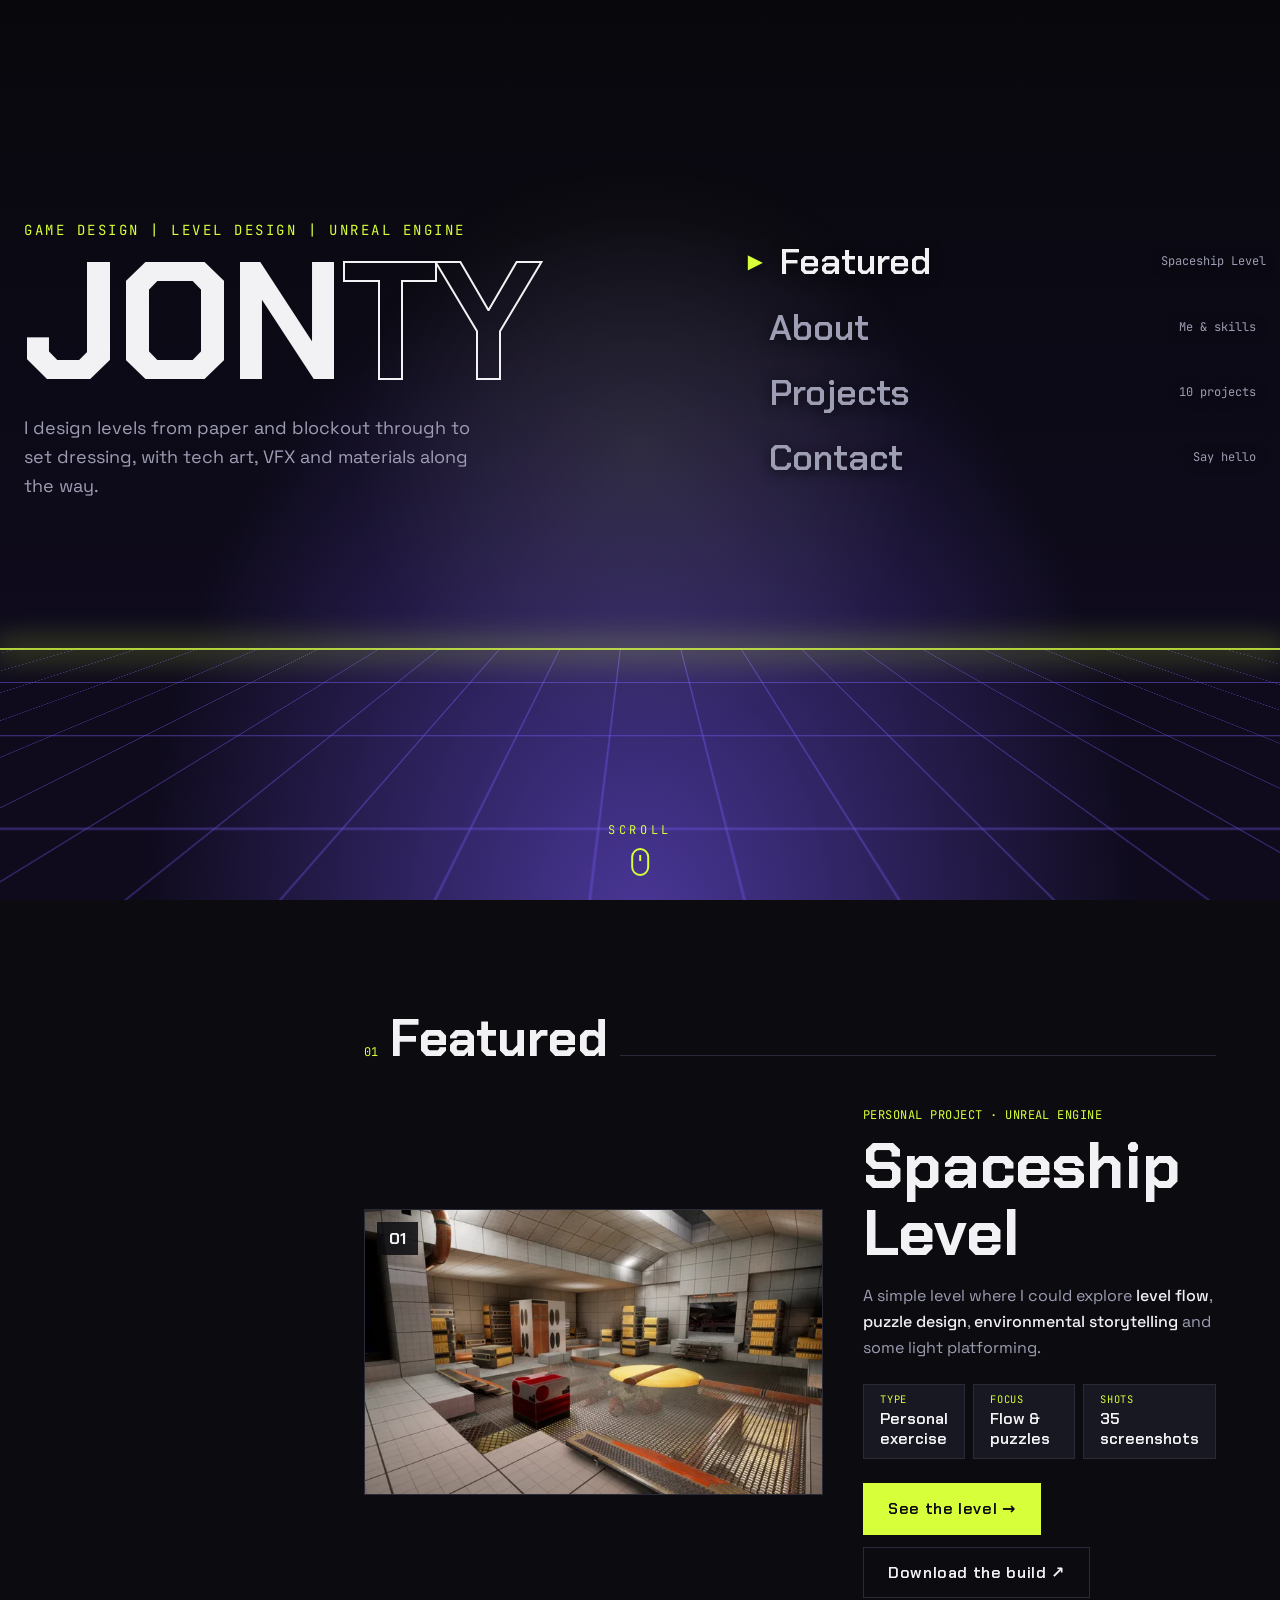
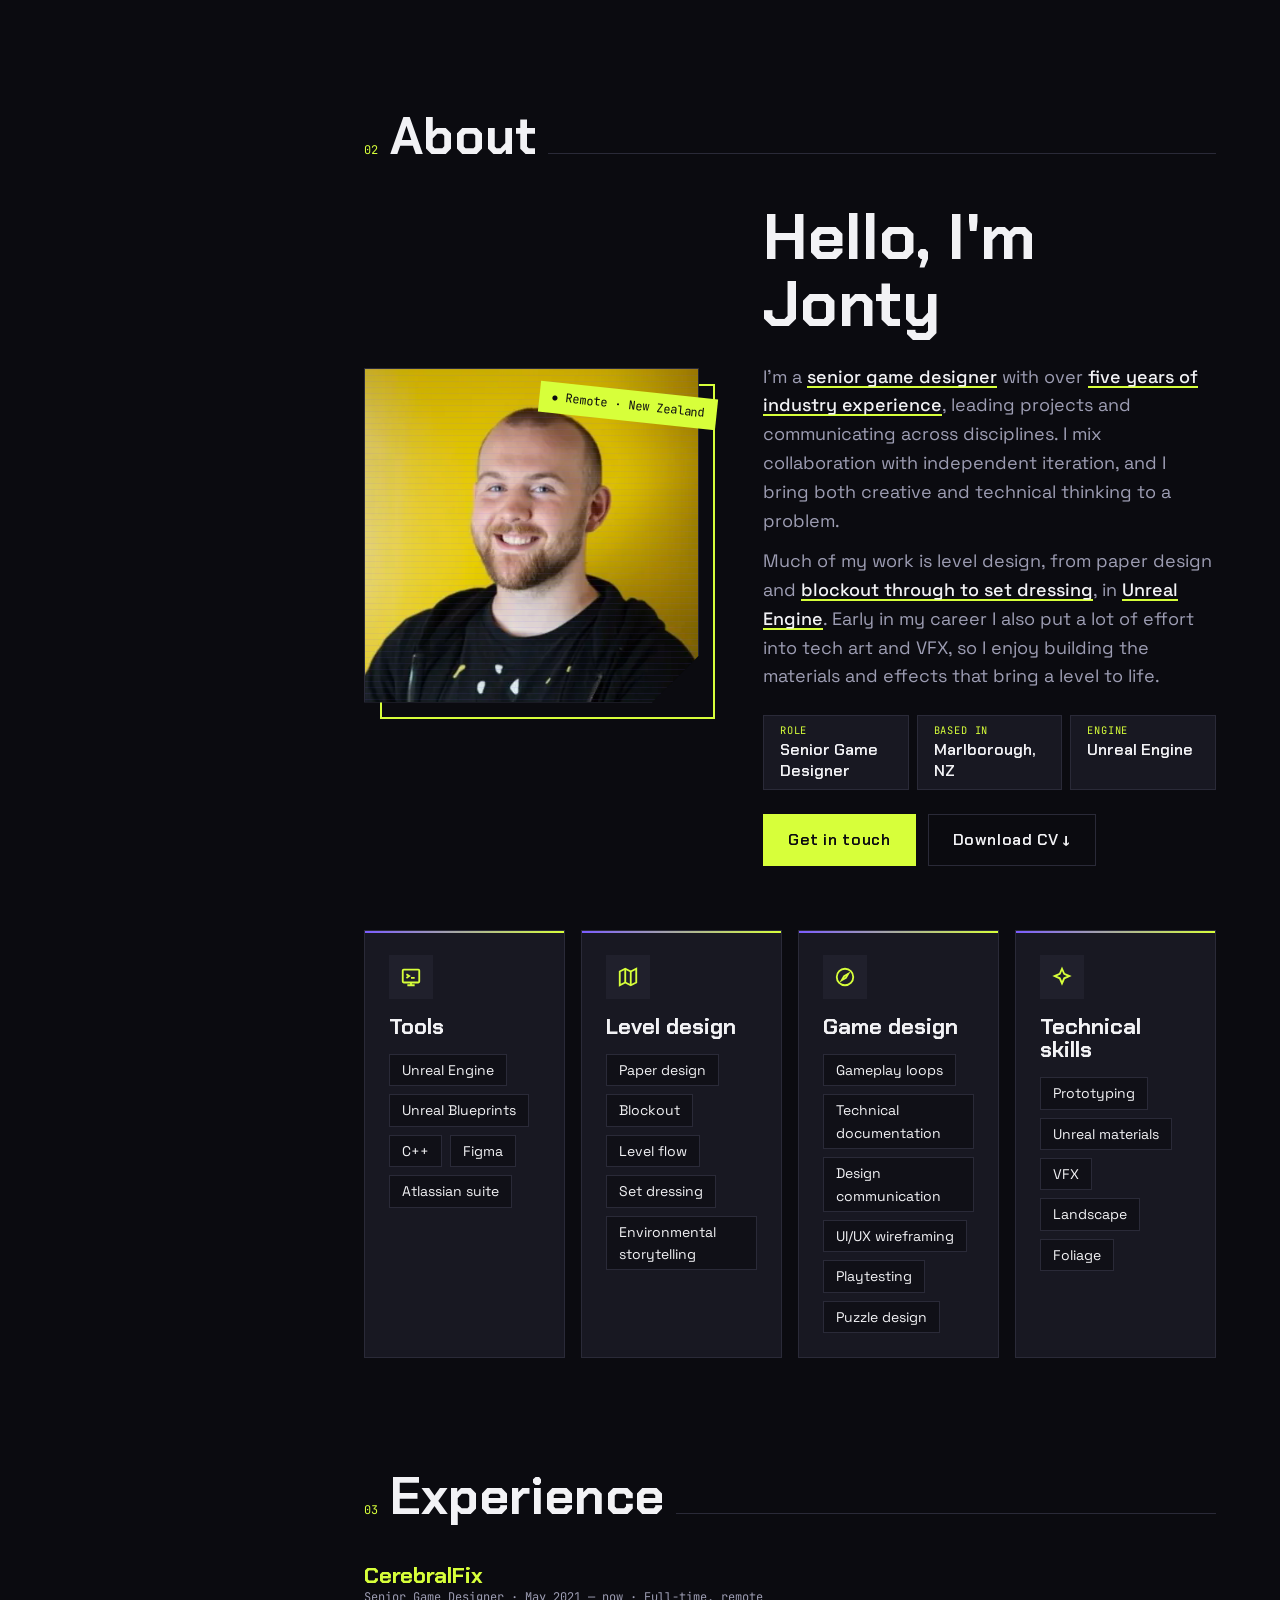
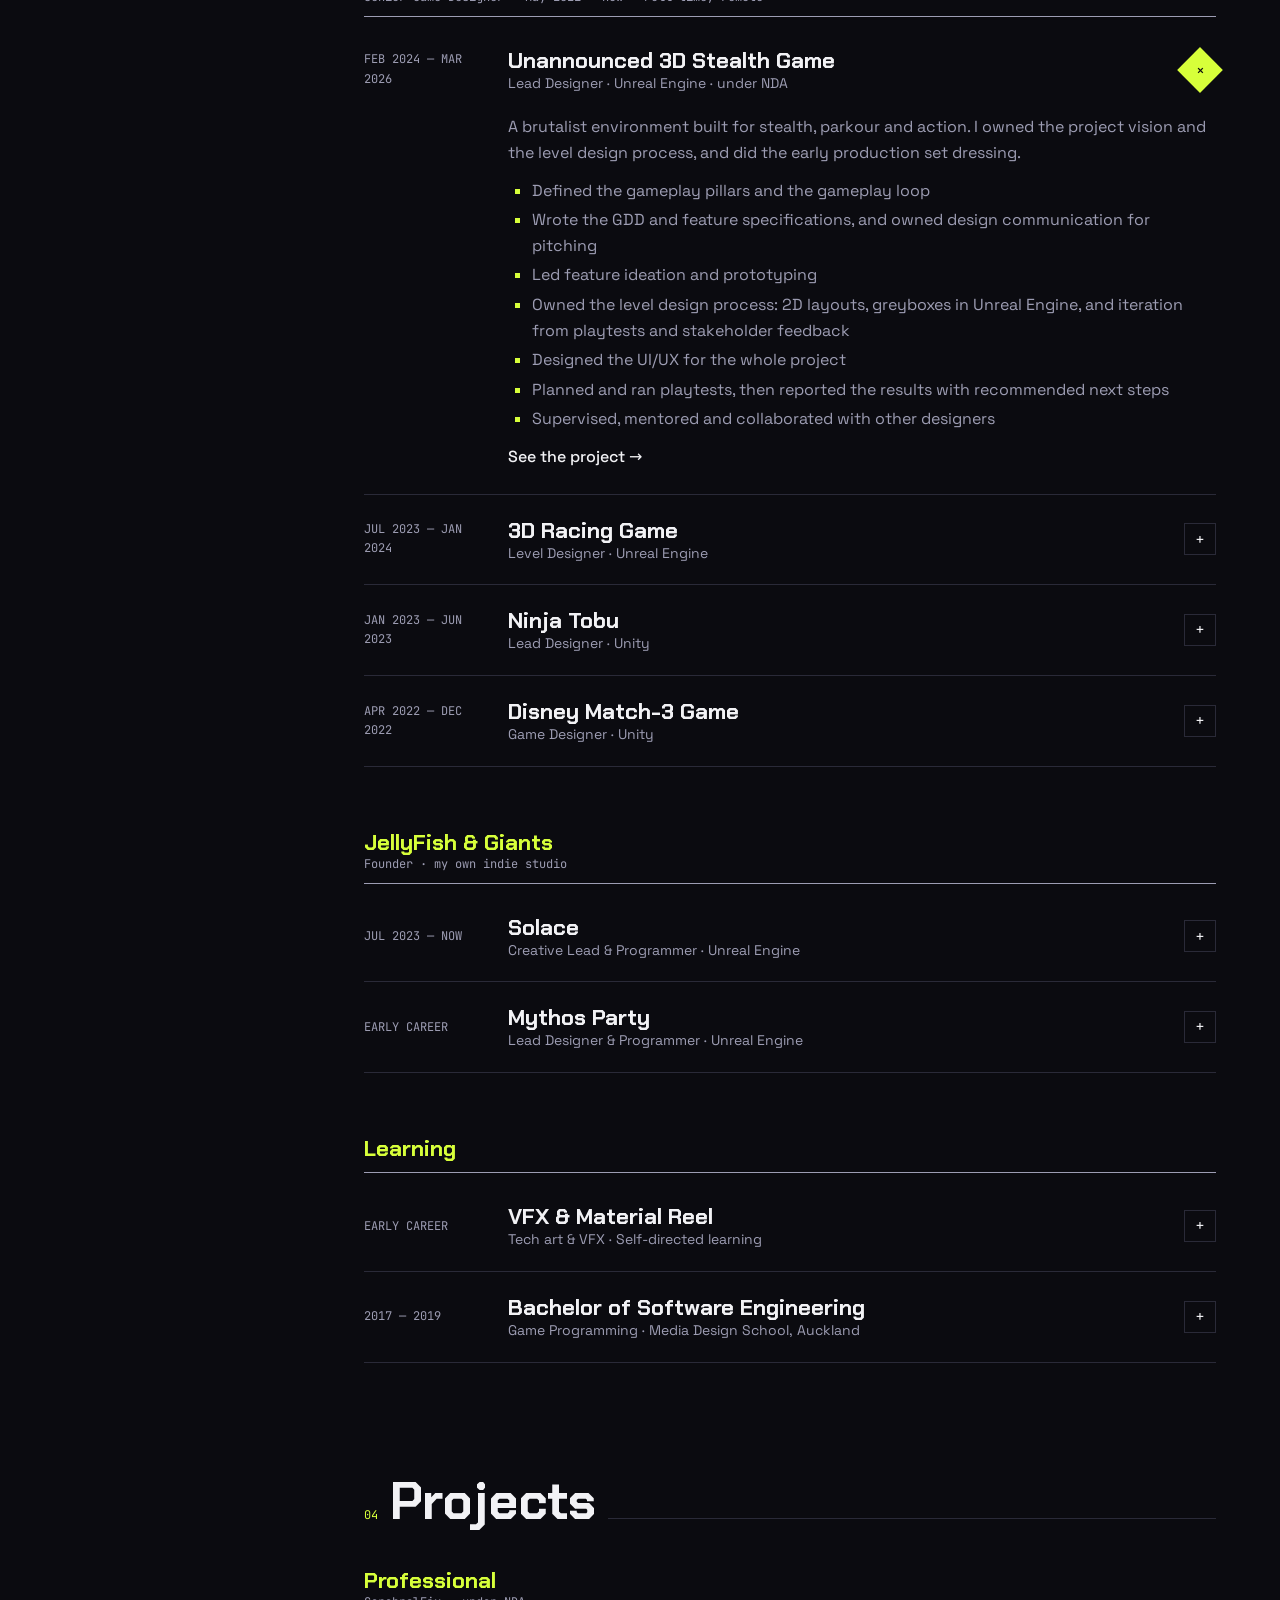
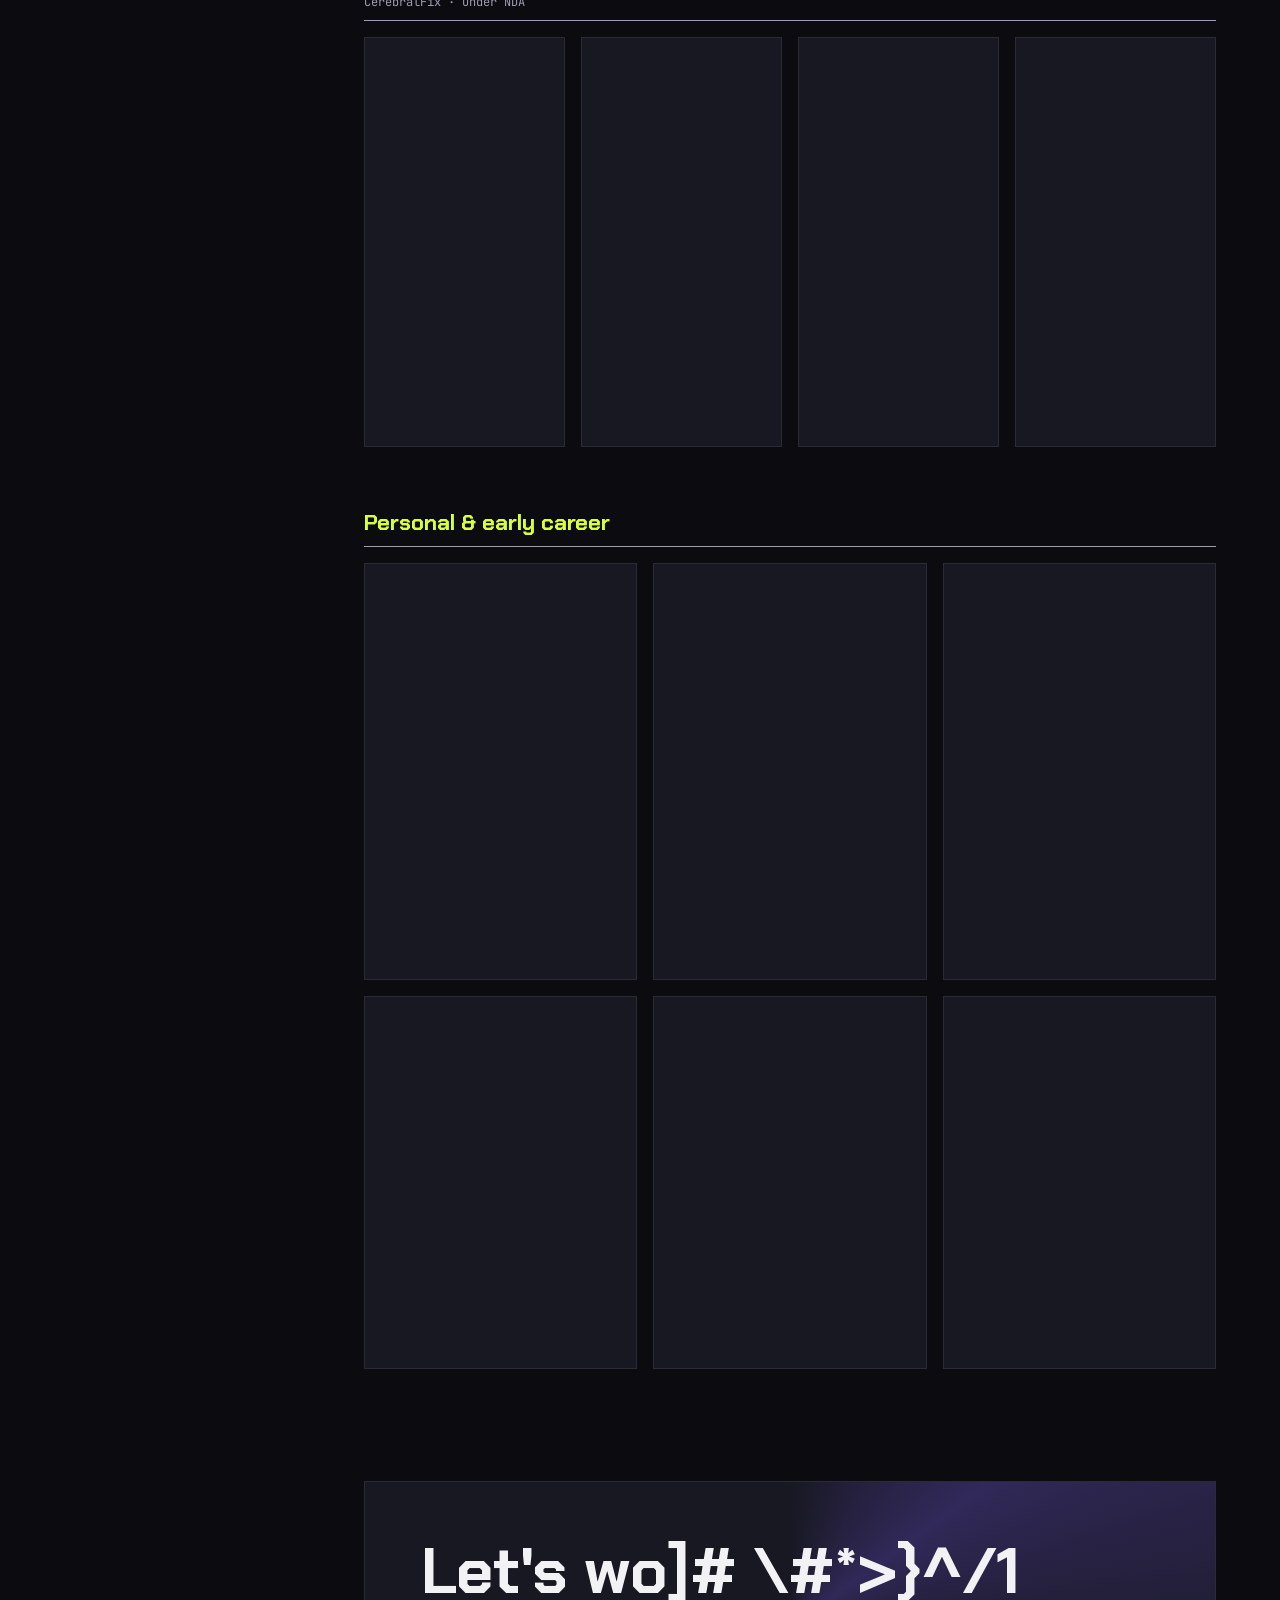
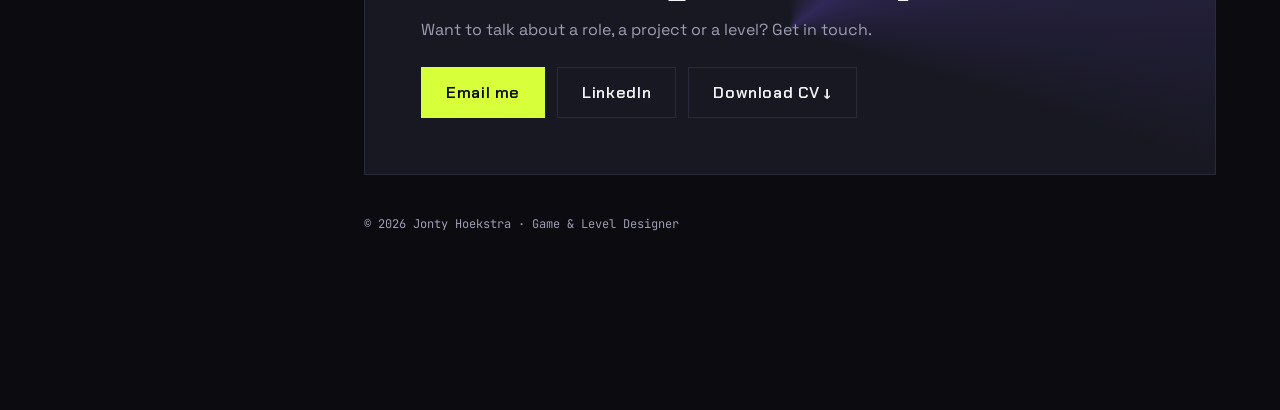
==== commit 26c80fe2: "Expand Mythos Party and Spaceship Level, and reorder projects - Rebuild Mythos Party with both trail" ====
--- a/index.html
+++ b/index.html
@@ -14,7 +14,7 @@
   <meta property="og:image" content="https://jonty-hoekstra.github.io/assets/img/previews/home.jpg">
   <meta property="og:image:width" content="1200">
   <meta property="og:image:height" content="630">
-  <meta property="og:image:alt" content="A brightly lit cargo bay from Spaceship Level, a level by Jonty Hoekstra">
+  <meta property="og:image:alt" content="A rotating yellow puzzle platform in a cargo bay, from Spaceship Level by Jonty Hoekstra">
   <meta name="twitter:card" content="summary_large_image">
   <link rel="canonical" href="https://jonty-hoekstra.github.io/">
   <link rel="icon" href="assets/img/favicon.svg" type="image/svg+xml">
@@ -83,7 +83,7 @@
     <div class="section-heading reveal"><span class="section-heading__index">01</span><h2 class="section-heading__title" data-scramble>Featured</h2><span class="section-heading__rule"></span></div>
     <div class="feature">
       <a class="media feature__media wipe reveal" href="projects/spaceship-level.html">
-        <img src="assets/img/spaceship-level/shot-27-1280.webp" srcset="assets/img/spaceship-level/shot-27-640.webp 640w, assets/img/spaceship-level/shot-27-1280.webp 1280w, assets/img/spaceship-level/shot-27-1920.webp 1920w" sizes="(min-width: 60rem) 45vw, 100vw" width="1920" height="1181" alt="A brightly lit cargo bay on a spaceship, with crates, lockers and a yellow floor platform" loading="lazy" decoding="async">
+        <img src="assets/img/spaceship-level/shot-27-1280.webp" srcset="assets/img/spaceship-level/shot-27-640.webp 640w, assets/img/spaceship-level/shot-27-1280.webp 1280w, assets/img/spaceship-level/shot-27-1920.webp 1920w" sizes="(min-width: 60rem) 45vw, 100vw" width="1920" height="1181" alt="A cargo bay on a spaceship with a yellow puzzle platform that rotates" loading="lazy" decoding="async">
         <span class="media__badge">01</span>
       </a>
       <div class="reveal">
@@ -232,27 +232,27 @@
           </div>
         </a>
         <a class="project-card reveal" href="projects/mythos-party.html" data-tilt>
-          <div class="media project-card__media"><img src="assets/img/mythos-party/map-1-1280.webp" srcset="assets/img/mythos-party/map-1-640.webp 640w, assets/img/mythos-party/map-1-1280.webp 1280w, assets/img/mythos-party/map-1-1920.webp 1920w" sizes="(min-width: 60rem) 25vw, (min-width: 40rem) 50vw, 100vw" width="1920" height="1218" alt="Top-down view of a desert arena map from Mythos Party" loading="lazy" decoding="async"><span class="media__badge">03</span></div>
+          <div class="media project-card__media"><img src="assets/img/mythos-party/capsule-art-1280.webp" srcset="assets/img/mythos-party/capsule-art-640.webp 640w, assets/img/mythos-party/capsule-art-1280.webp 1280w, assets/img/mythos-party/capsule-art-1920.webp 1920w" sizes="(min-width: 60rem) 25vw, (min-width: 40rem) 50vw, 100vw" width="1920" height="1080" alt="Mythos Party capsule art: Zeus and the gods behind the game logo" loading="lazy" decoding="async"><span class="media__badge">03</span></div>
           <div class="project-card__body">
             <h3 class="project-card__title">Mythos Party</h3>
             <p class="project-card__text">Three maps I designed for Mythos Party, from paper to set dressing.</p>
             <ul class="tags"><li>UNREAL</li><li>LEAD DESIGNER</li><li>3 MAPS</li></ul>
           </div>
         </a>
+        <a class="project-card reveal" href="projects/cathedral-scene.html" data-tilt>
+          <div class="media project-card__media"><img src="assets/img/cathedral-scene/interior-01-1280.webp" srcset="assets/img/cathedral-scene/interior-01-640.webp 640w, assets/img/cathedral-scene/interior-01-1280.webp 1280w, assets/img/cathedral-scene/interior-01-1920.webp 1920w" sizes="(min-width: 60rem) 25vw, (min-width: 40rem) 50vw, 100vw" width="1920" height="1539" alt="The nave from the entrance, lit by candles in the side chapels and a window above the altar" loading="lazy" decoding="async"><span class="media__badge">04</span></div>
+          <div class="project-card__body">
+            <h3 class="project-card__title">Cathedral Scene</h3>
+            <p class="project-card__text">A cathedral interior, from greybox blockout to a first lighting pass.</p>
+            <ul class="tags"><li>UNREAL</li><li>LIGHTING</li><li>WORK IN PROGRESS</li></ul>
+          </div>
+        </a>
         <a class="project-card reveal" href="projects/game-jam-map.html" data-tilt>
-          <div class="media project-card__media"><img src="assets/img/game-jam-map/flythrough-poster.webp" width="800" height="863" alt="Greybox blockout of a walled shooter level, seen from above" loading="lazy" decoding="async"><span class="media__badge">04</span></div>
+          <div class="media project-card__media"><img src="assets/img/game-jam-map/flythrough-poster.webp" width="800" height="863" alt="Greybox blockout of a walled shooter level, seen from above" loading="lazy" decoding="async"><span class="media__badge">05</span></div>
           <div class="project-card__body">
             <h3 class="project-card__title">Game Jam Map</h3>
             <p class="project-card__text">A shooter level made for a game jam between sprints.</p>
             <ul class="tags"><li>UNREAL</li><li>GAME JAM</li><li>SHOOTER</li></ul>
-          </div>
-        </a>
-        <a class="project-card reveal" href="projects/cathedral-scene.html" data-tilt>
-          <div class="media project-card__media"><img src="assets/img/cathedral-scene/interior-01-1280.webp" srcset="assets/img/cathedral-scene/interior-01-640.webp 640w, assets/img/cathedral-scene/interior-01-1280.webp 1280w, assets/img/cathedral-scene/interior-01-1920.webp 1920w" sizes="(min-width: 60rem) 25vw, (min-width: 40rem) 50vw, 100vw" width="1920" height="1539" alt="The nave from the entrance, lit by candles in the side chapels and a window above the altar" loading="lazy" decoding="async"><span class="media__badge">05</span></div>
-          <div class="project-card__body">
-            <h3 class="project-card__title">Cathedral Scene</h3>
-            <p class="project-card__text">A cathedral interior, from greybox blockout to a first lighting pass.</p>
-            <ul class="tags"><li>UNREAL</li><li>LIGHTING</li><li>WORK IN PROGRESS</li></ul>
           </div>
         </a>
         <a class="project-card reveal" href="projects/vfx-material-showcase.html" data-tilt>
--- a/assets/css/components.css
+++ b/assets/css/components.css
@@ -1484,3 +1484,158 @@
     grid-template-columns: repeat(4, 1fr);
   }
 }
+
+/* === Thumbnail tiles, with a "+N more" tile (show-more.js) === */
+
+.thumbs {
+  display: grid;
+  grid-template-columns: repeat(2, 1fr);
+  gap: var(--space-xs);
+}
+
+.thumbs__item[hidden] {
+  display: none;
+}
+
+.thumbs__open,
+.thumbs__more {
+  position: relative;
+  display: block;
+  width: 100%;
+  aspect-ratio: 16 / 10;
+  overflow: hidden;
+  background: var(--colour-bg-raised);
+}
+
+.thumbs__open img {
+  width: 100%;
+  height: 100%;
+  object-fit: cover;
+  transition: transform 0.6s var(--ease-out), filter 0.3s;
+}
+
+.thumbs__number {
+  position: absolute;
+  top: var(--space-xs);
+  left: var(--space-xs);
+  padding: 0 var(--space-xs);
+  background: rgba(11, 11, 16, 0.85);
+  font-family: var(--font-mono);
+  font-size: var(--text-xs);
+}
+
+.thumbs__more {
+  display: grid;
+  place-content: center;
+  justify-items: center;
+  background:
+    linear-gradient(var(--colour-line) 1px, transparent 1px) 0 0 / 20px 20px,
+    linear-gradient(90deg, var(--colour-line) 1px, transparent 1px) 0 0 / 20px 20px,
+    var(--colour-card);
+  border: 1px solid var(--colour-accent);
+  color: var(--colour-accent);
+}
+
+.thumbs__more-count {
+  font-family: var(--font-display);
+  font-weight: 700;
+  font-size: var(--text-heading);
+  line-height: 1;
+}
+
+.thumbs__more-label {
+  font-family: var(--font-mono);
+  font-size: var(--text-xs);
+  letter-spacing: 0.2em;
+  text-transform: uppercase;
+}
+
+@media (hover: hover) and (pointer: fine) {
+  .thumbs__open:hover img {
+    transform: scale(1.05);
+    filter: brightness(1.1);
+  }
+
+  .thumbs__more:hover {
+    background-color: var(--colour-card-raised);
+  }
+}
+
+@media (min-width: 40rem) {
+  .thumbs {
+    grid-template-columns: repeat(3, 1fr);
+  }
+}
+
+@media (min-width: 60rem) {
+  .thumbs {
+    grid-template-columns: repeat(4, 1fr);
+  }
+}
+
+/* === Spread: an image beside a block of text, for telling the story of a project === */
+
+.spread {
+  display: grid;
+  gap: var(--space-xl);
+  align-items: center;
+}
+
+.spread__media {
+  position: relative;
+  margin-inline: calc(var(--main-gutter) * -1);
+  overflow: hidden;
+}
+
+.spread__media .gallery__open {
+  aspect-ratio: 4 / 3;
+}
+
+.spread__title {
+  margin: var(--space-xs) 0 var(--space-l);
+  font-size: var(--text-title);
+}
+
+.spread__text p:not(.eyebrow) {
+  margin-bottom: var(--space-m);
+  font-size: var(--text-l);
+  color: var(--colour-text-muted);
+}
+
+@media (min-width: 60rem) {
+  .spread {
+    grid-template-columns: 1.15fr 1fr;
+    gap: var(--space-2xl);
+  }
+
+  .spread__media {
+    margin-inline: calc(var(--main-gutter) * -1) 0;
+  }
+}
+
+/* A video shown inside a section rather than at the top of the page. */
+.video-feature {
+  aspect-ratio: 16 / 9;
+  margin-inline: calc(var(--main-gutter) * -1);
+  border-inline: 0;
+}
+
+/* Extra space between a video, a gallery and tiles in the same section. */
+.gallery--spaced,
+.thumbs--spaced {
+  margin-top: var(--space-s);
+}
+
+.video-feature + .gallery--spaced {
+  margin-top: var(--space-s);
+}
+
+.thumbs__open picture,
+.thumbs__open picture img {
+  width: 100%;
+  height: 100%;
+}
+
+.thumbs__open picture img {
+  object-fit: cover;
+}
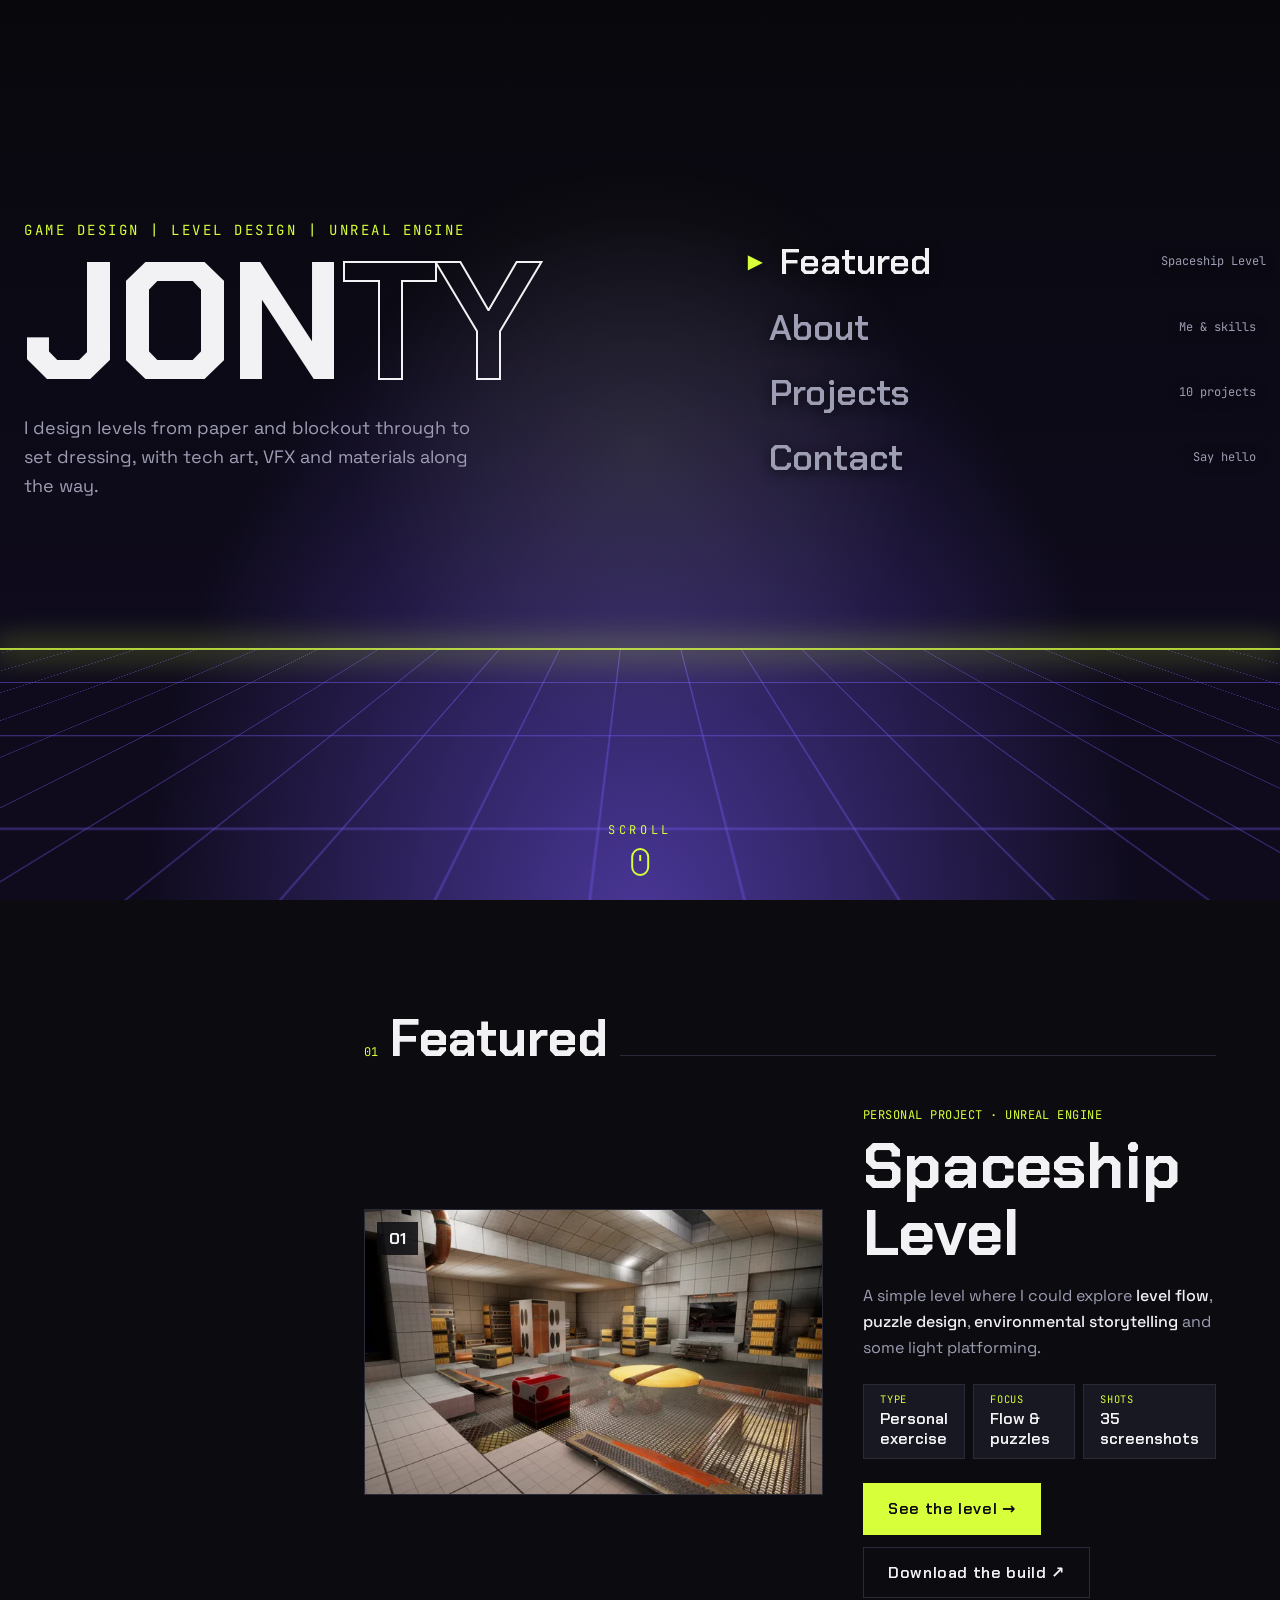
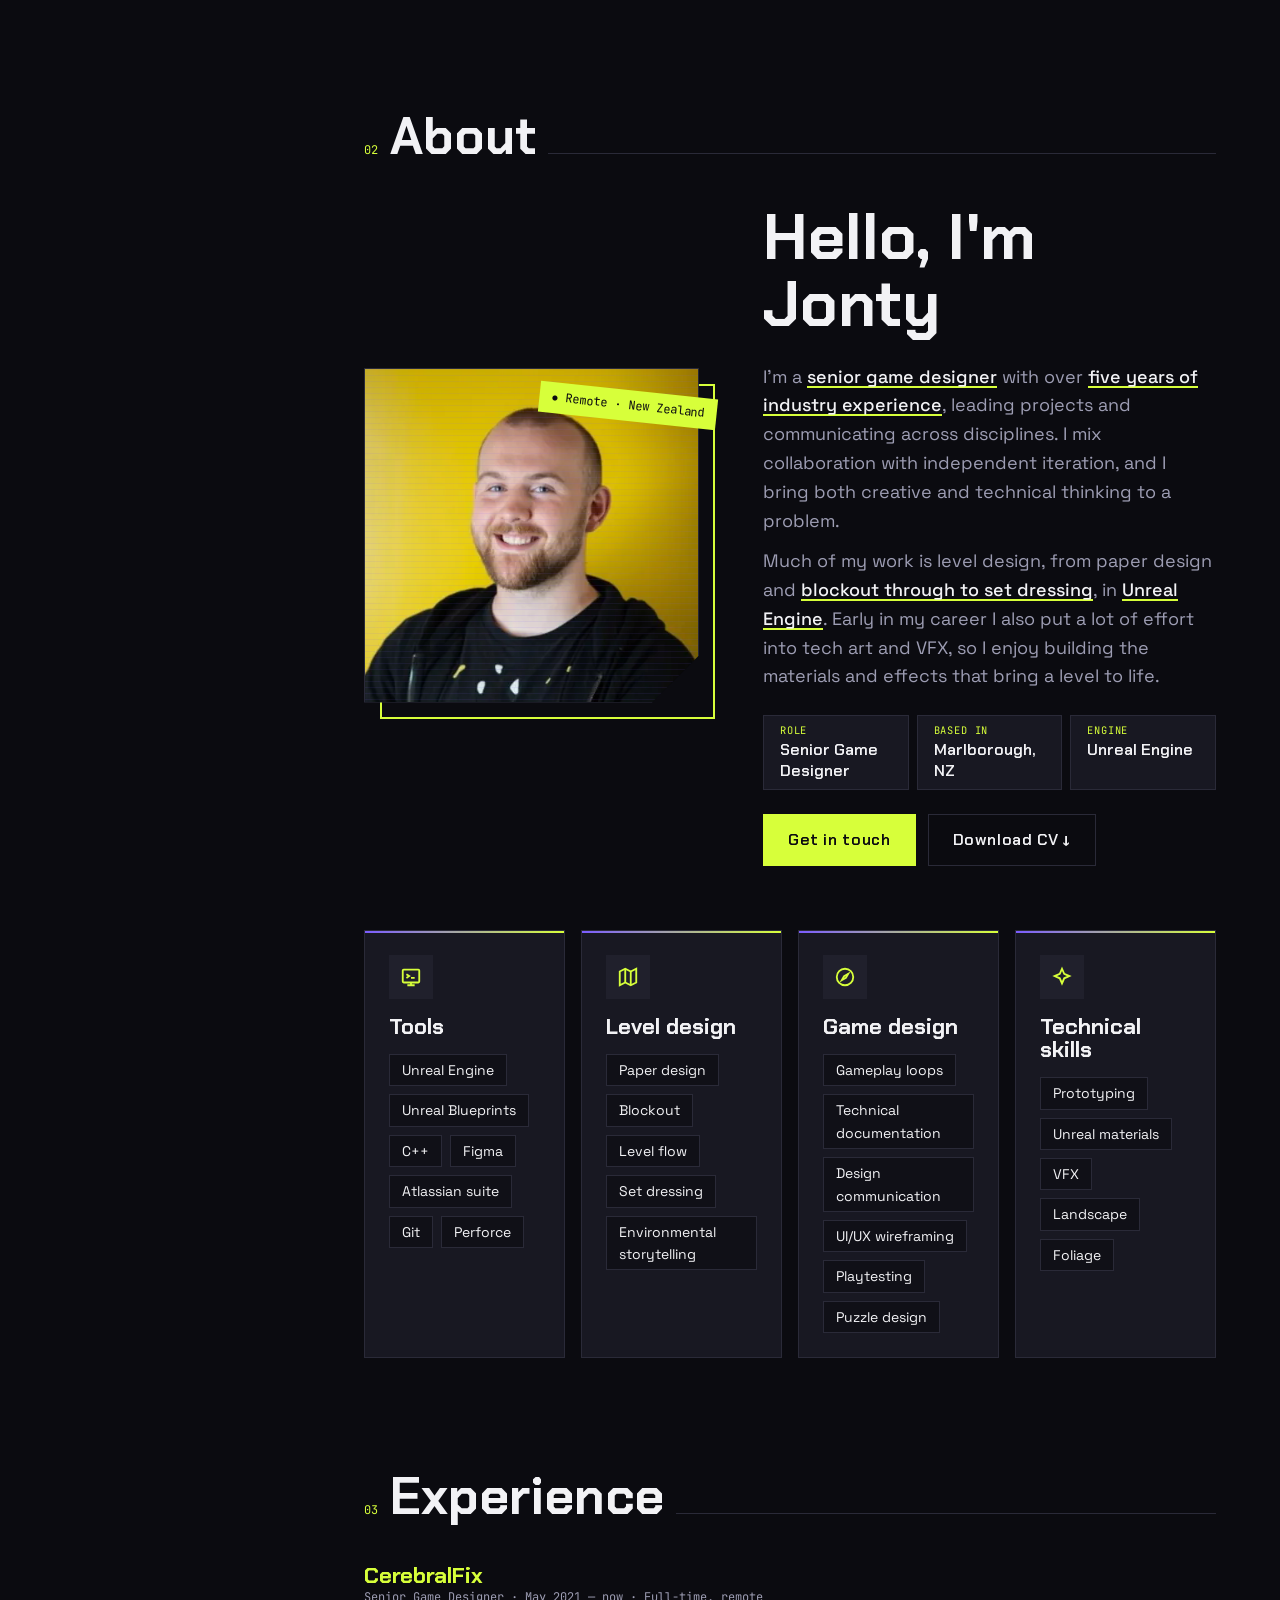
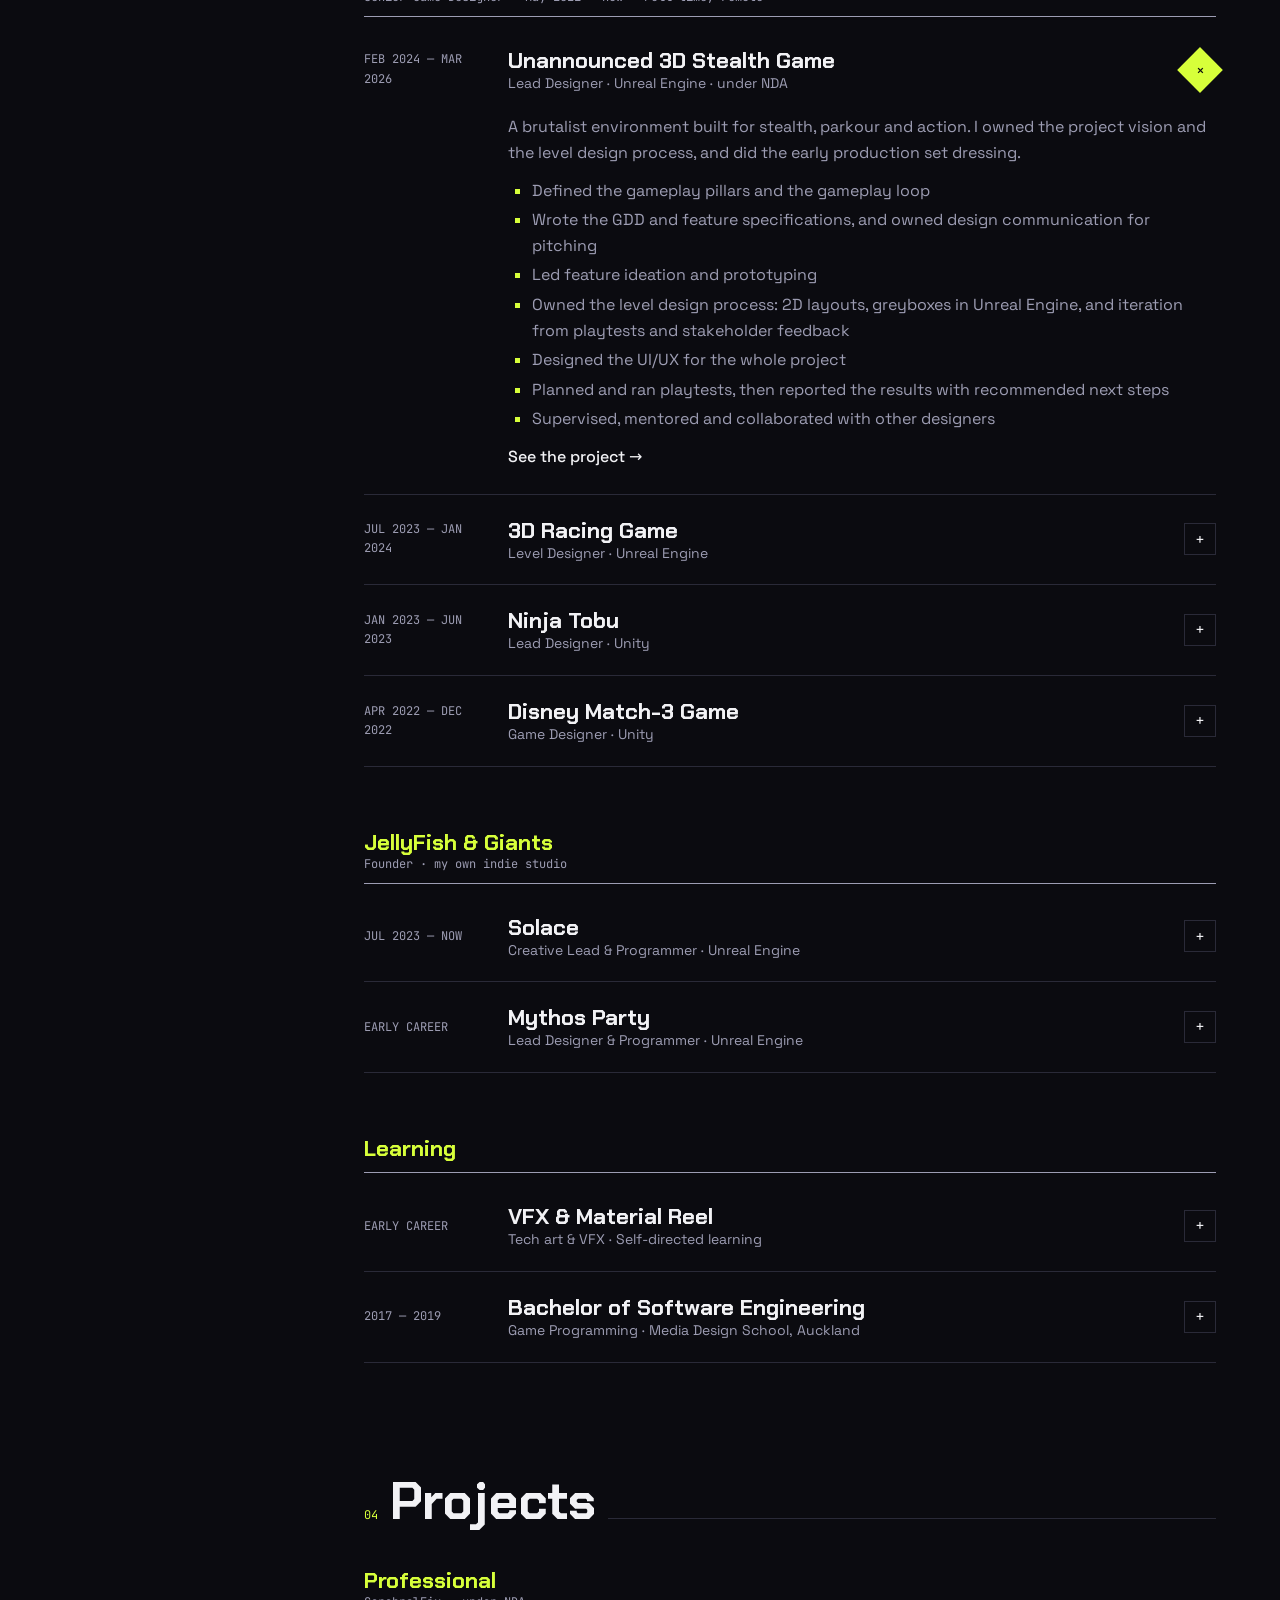
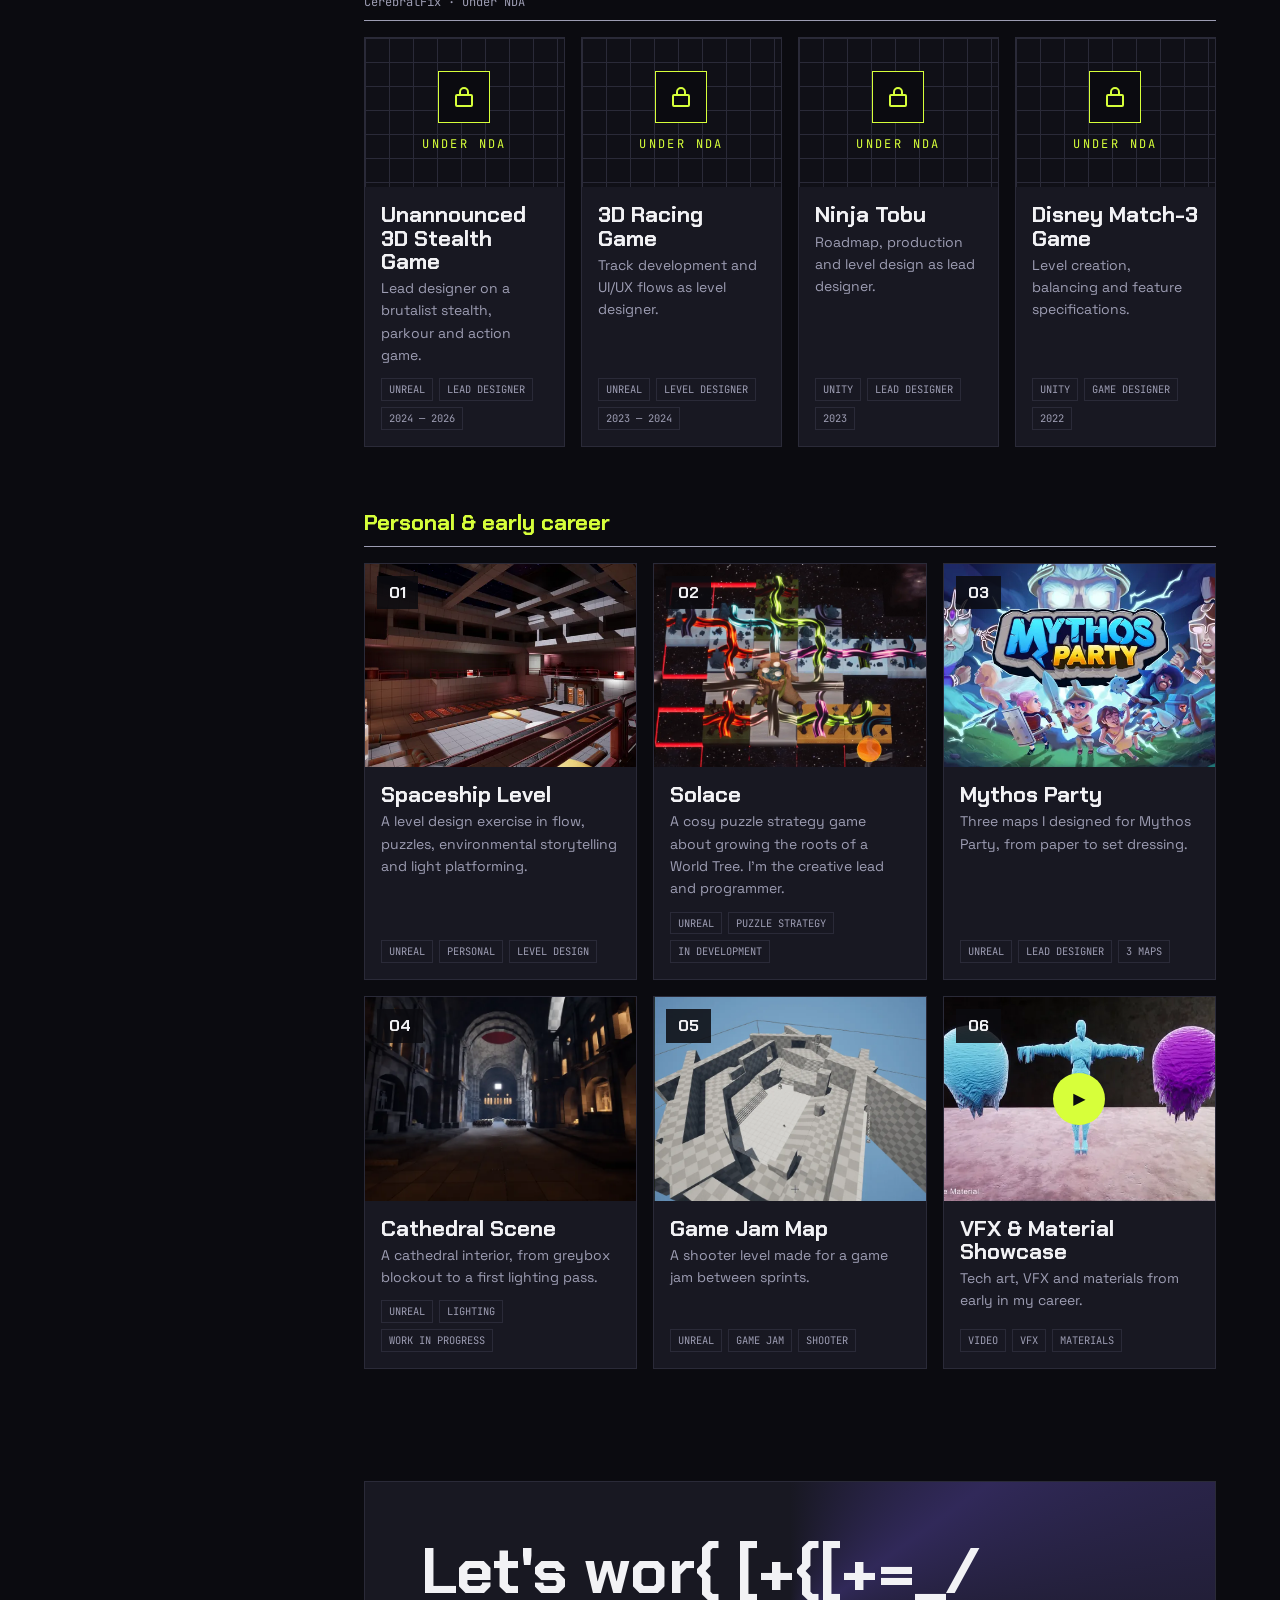
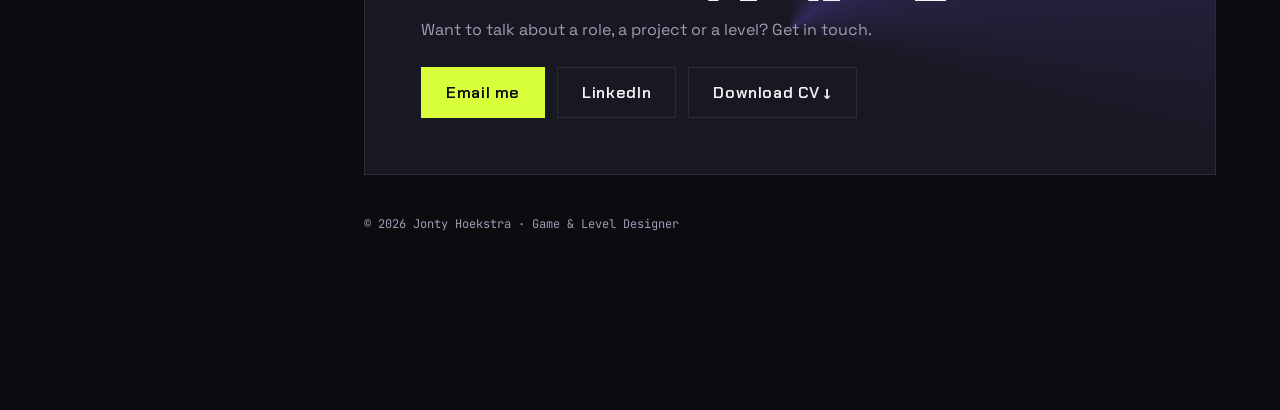
==== commit cccb0452: "Add Git and Perforce to the Tools list Co-Authored-By: Claude Opus 5.5 <noreply@anthropic.com>" ====
--- a/index.html
+++ b/index.html
@@ -125,7 +125,7 @@
     </div>
     <div class="tiles">
         <div class="tile reveal"><span class="tile__icon" aria-hidden="true"><svg viewBox="0 0 24 24" fill="none" stroke="currentColor" stroke-width="2"><rect x="3" y="4" width="18" height="14" rx="1"/><path d="M8 21h8M12 18v3M7 9l3 2-3 2M12 13h4"/></svg></span><h3 class="tile__title">Tools</h3>
-          <ul class="pills"><li>Unreal Engine</li><li>Unreal Blueprints</li><li>C++</li><li>Figma</li><li>Atlassian suite</li></ul></div>
+          <ul class="pills"><li>Unreal Engine</li><li>Unreal Blueprints</li><li>C++</li><li>Figma</li><li>Atlassian suite</li><li>Git</li><li>Perforce</li></ul></div>
         <div class="tile reveal"><span class="tile__icon" aria-hidden="true"><svg viewBox="0 0 24 24" fill="none" stroke="currentColor" stroke-width="2"><path d="M3 6l6-3 6 3 6-3v15l-6 3-6-3-6 3z"/><path d="M9 3v15M15 6v15"/></svg></span><h3 class="tile__title">Level design</h3>
           <ul class="pills"><li>Paper design</li><li>Blockout</li><li>Level flow</li><li>Set dressing</li><li>Environmental storytelling</li></ul></div>
         <div class="tile reveal"><span class="tile__icon" aria-hidden="true"><svg viewBox="0 0 24 24" fill="none" stroke="currentColor" stroke-width="2"><circle cx="12" cy="12" r="9"/><path d="M15.5 8.5 13 13l-4.5 2.5L11 11z"/></svg></span><h3 class="tile__title">Game design</h3>
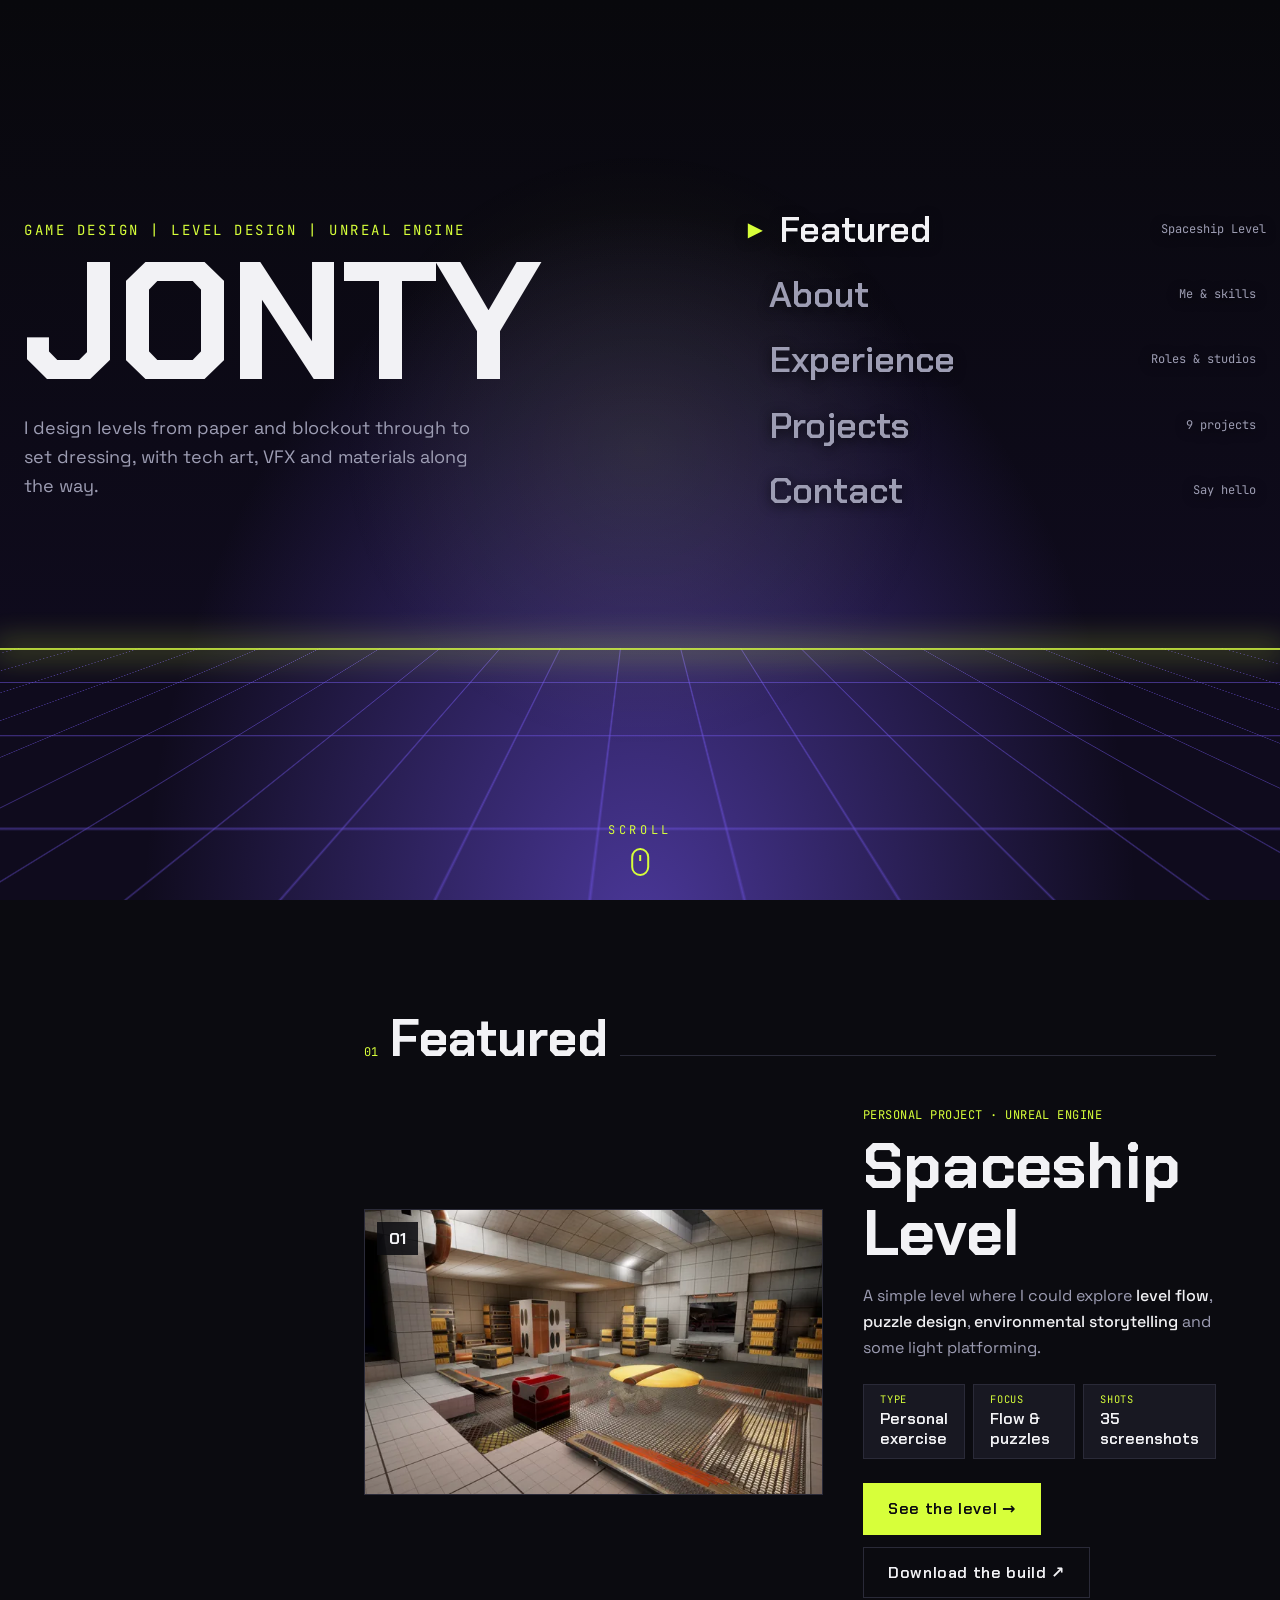
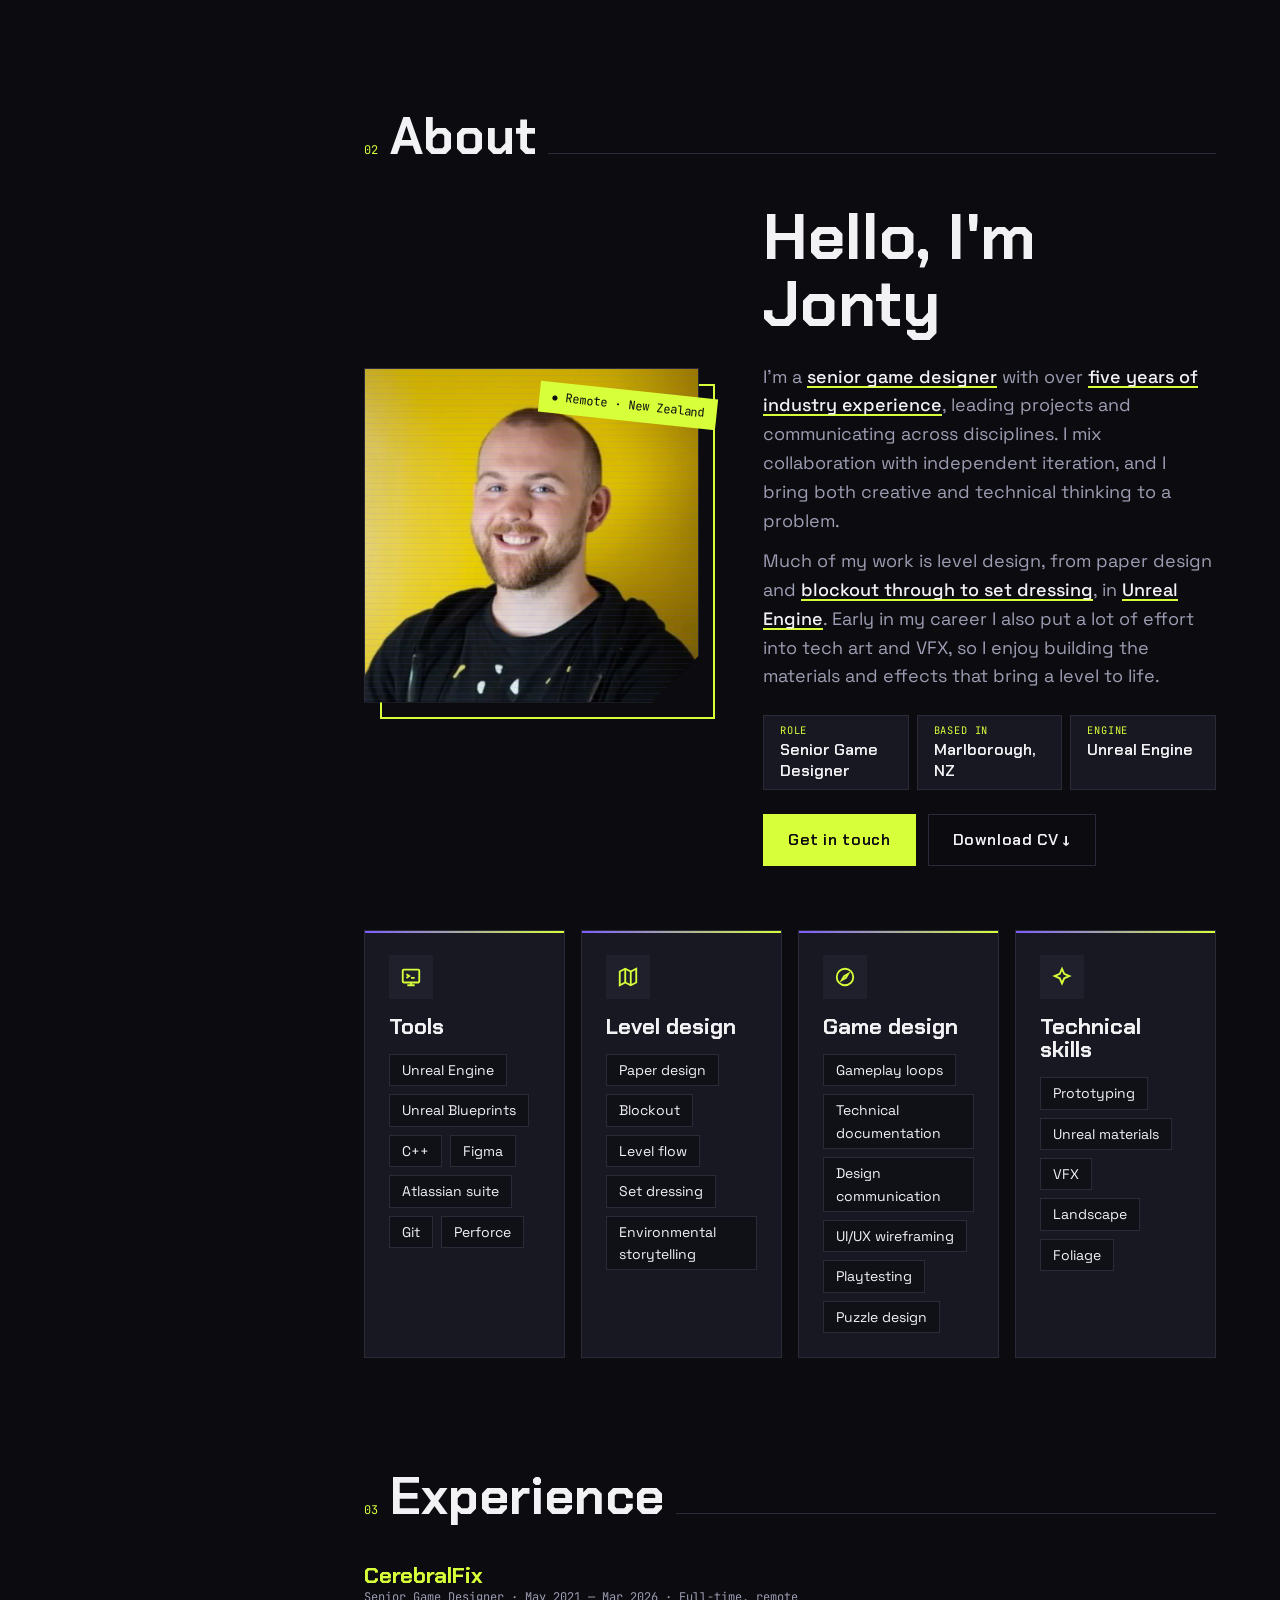
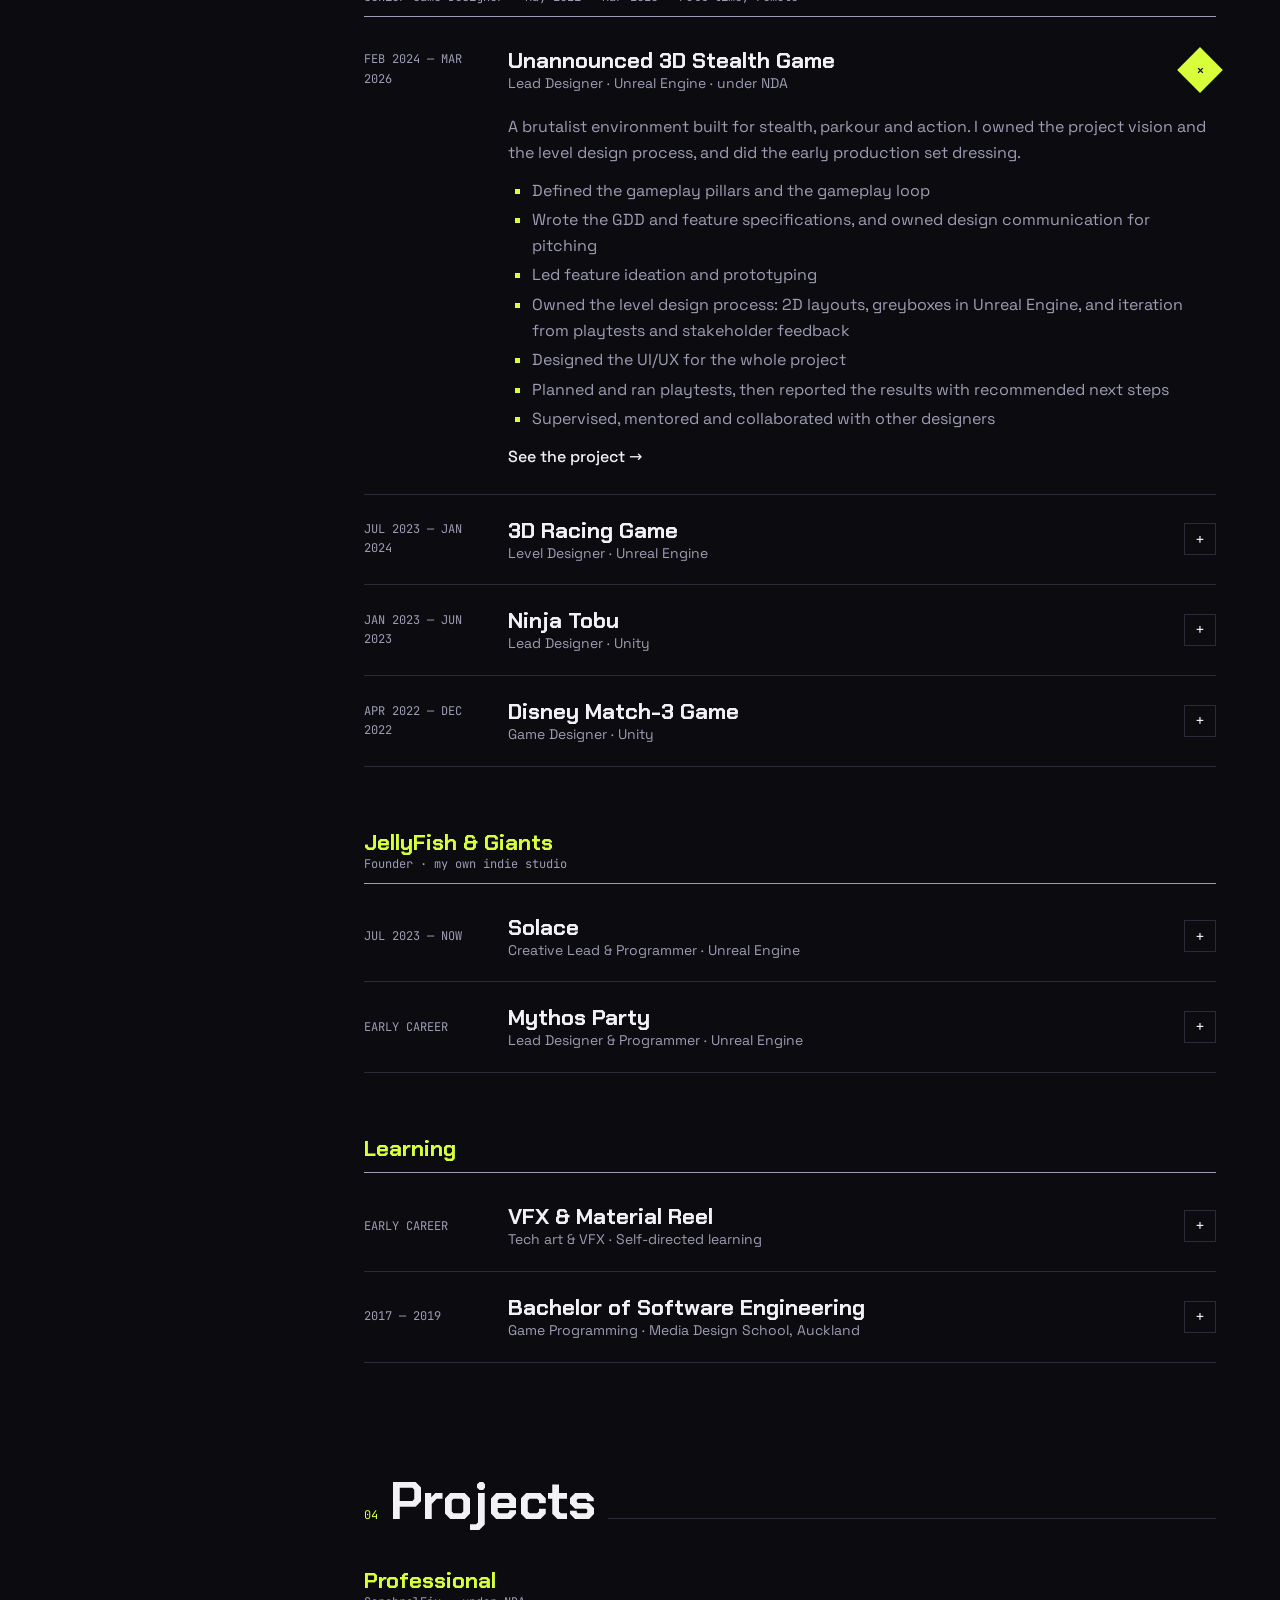
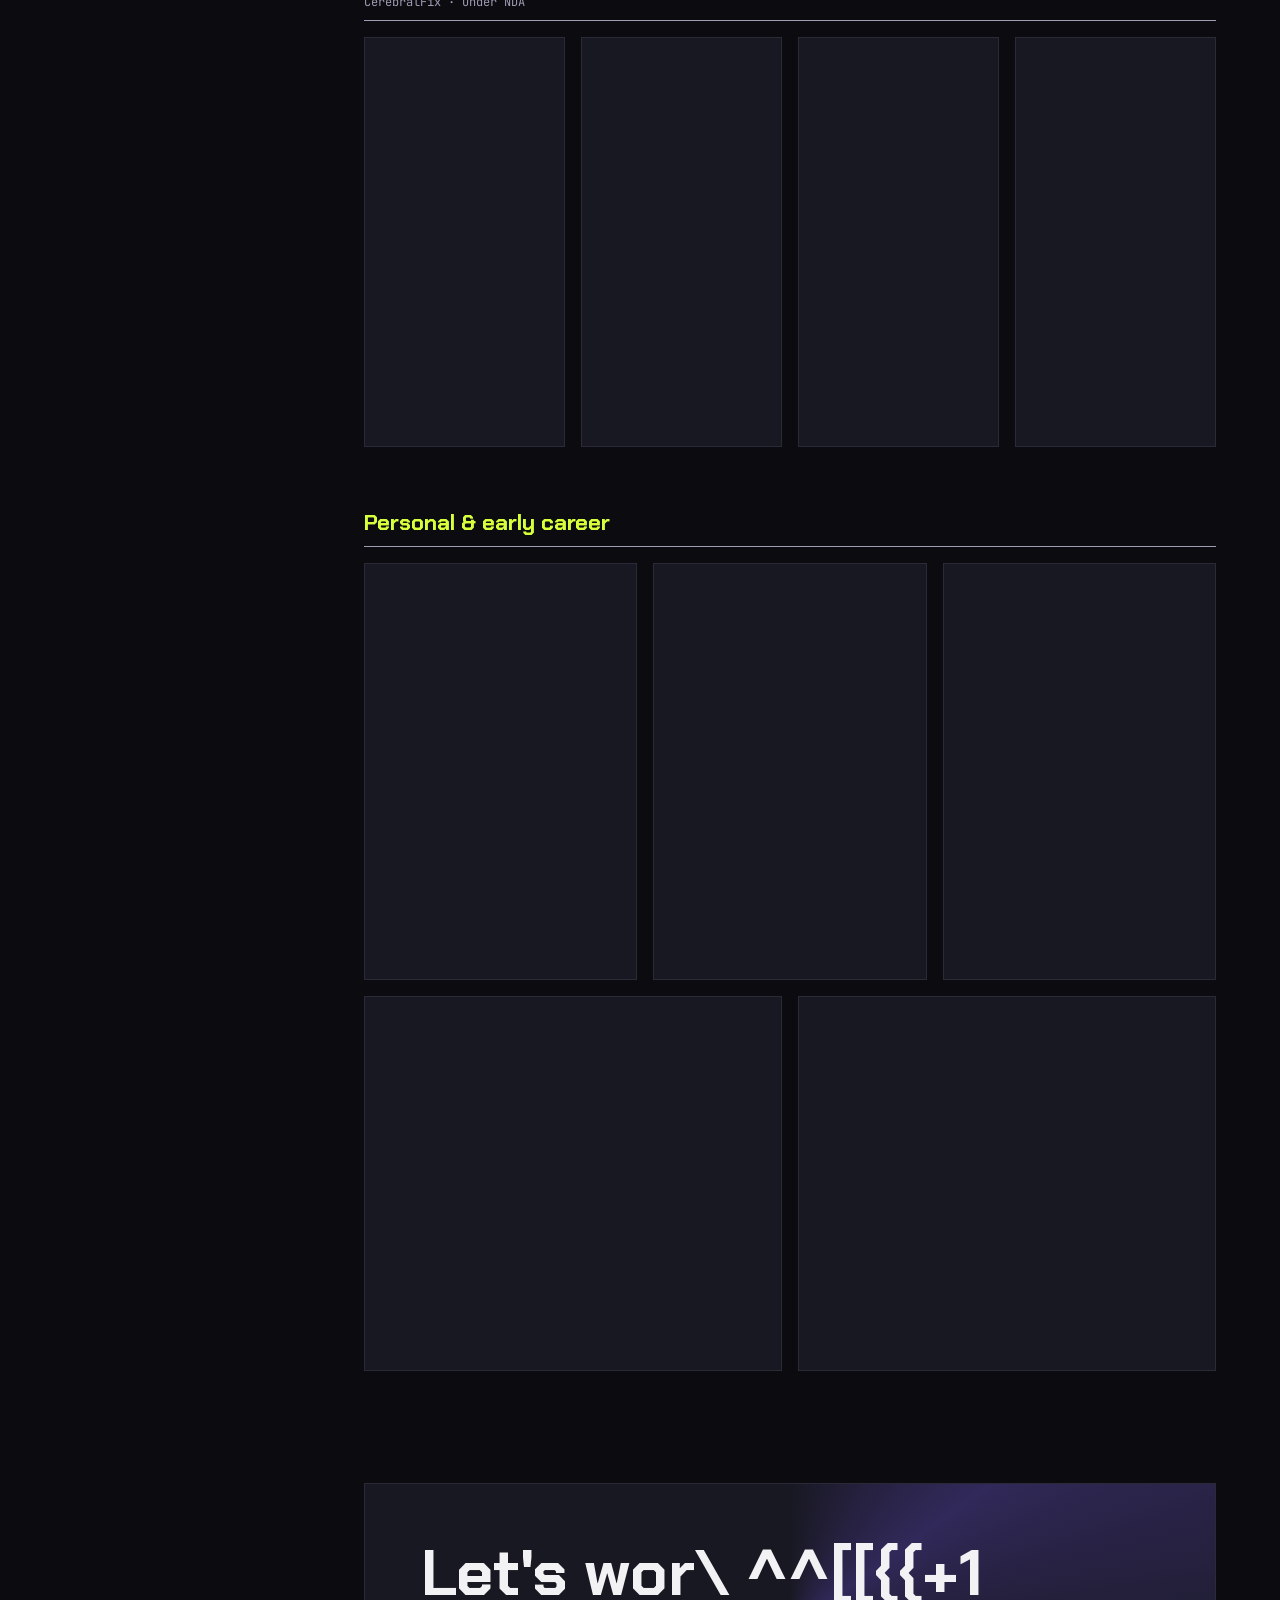
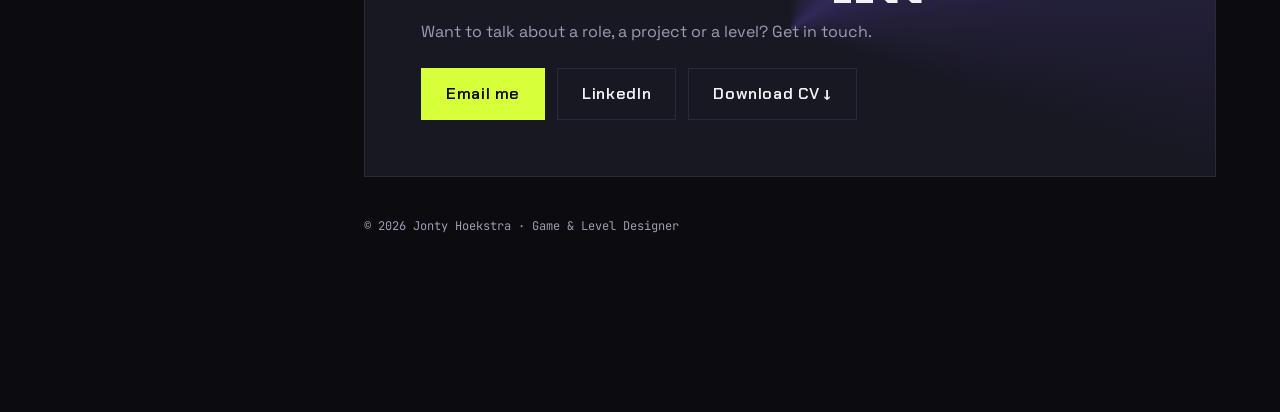
==== commit 06b266d1: "Remove Game Jam Map, reorder personal projects and add Experience to the splash - Fill all five lett" ====
--- a/index.html
+++ b/index.html
@@ -35,14 +35,15 @@
   <div class="splash__inner">
     <div>
       <p class="splash__role" data-scramble>GAME DESIGN | LEVEL DESIGN | UNREAL ENGINE</p>
-      <h1 class="splash__name" aria-label="Jonty Hoekstra"><span class="splash__letter" aria-hidden="true">J</span><span class="splash__letter" aria-hidden="true">O</span><span class="splash__letter" aria-hidden="true">N</span><span class="splash__letter splash__letter--outline" aria-hidden="true">T</span><span class="splash__letter splash__letter--outline" aria-hidden="true">Y</span></h1>
+      <h1 class="splash__name" aria-label="Jonty Hoekstra"><span class="splash__letter" aria-hidden="true">J</span><span class="splash__letter" aria-hidden="true">O</span><span class="splash__letter" aria-hidden="true">N</span><span class="splash__letter" aria-hidden="true">T</span><span class="splash__letter" aria-hidden="true">Y</span></h1>
       <p class="splash__tagline">I design levels from paper and blockout through to set dressing, with tech art, VFX and materials along the way.</p>
     </div>
     <nav aria-label="Main">
       <ul class="splash-menu" data-splash-menu>
         <li class="splash-menu__item"><a class="splash-menu__link is-selected" href="#featured">Featured <span class="splash-menu__hint">Spaceship Level</span></a></li>
         <li class="splash-menu__item"><a class="splash-menu__link" href="#about">About <span class="splash-menu__hint">Me &amp; skills</span></a></li>
-        <li class="splash-menu__item"><a class="splash-menu__link" href="#projects">Projects <span class="splash-menu__hint">10 projects</span></a></li>
+        <li class="splash-menu__item"><a class="splash-menu__link" href="#experience">Experience <span class="splash-menu__hint">Roles &amp; studios</span></a></li>
+        <li class="splash-menu__item"><a class="splash-menu__link" href="#projects">Projects <span class="splash-menu__hint">9 projects</span></a></li>
         <li class="splash-menu__item"><a class="splash-menu__link" href="#contact">Contact <span class="splash-menu__hint">Say hello</span></a></li>
       </ul>
     </nav>
@@ -138,7 +139,7 @@
   <section class="section" id="experience">
     <div class="section-heading reveal"><span class="section-heading__index">03</span><h2 class="section-heading__title" data-scramble>Experience</h2><span class="section-heading__rule"></span></div>
     <div class="experience">
-      <h3 class="experience__group">CerebralFix<span class="experience__group-detail">Senior Game Designer · May 2021 — now · Full-time, remote</span></h3>
+      <h3 class="experience__group">CerebralFix<span class="experience__group-detail">Senior Game Designer · May 2021 — Mar 2026 · Full-time, remote</span></h3>
       <details class="experience__entry reveal" open>
         <summary class="experience__summary"><span class="experience__when">FEB 2024 — MAR 2026</span><h4 class="experience__title">Unannounced 3D Stealth Game<span class="experience__subtitle">Lead Designer · Unreal Engine · under NDA</span></h4><span class="experience__toggle" aria-hidden="true">+</span></summary>
         <div class="experience__body"><p>A brutalist environment built for stealth, parkour and action. I owned the project vision and the level design process, and did the early production set dressing.</p><ul class="experience__list"><li>Defined the gameplay pillars and the gameplay loop</li><li>Wrote the GDD and feature specifications, and owned design communication for pitching</li><li>Led feature ideation and prototyping</li><li>Owned the level design process: 2D layouts, greyboxes in Unreal Engine, and iteration from playtests and stakeholder feedback</li><li>Designed the UI/UX for the whole project</li><li>Planned and ran playtests, then reported the results with recommended next steps</li><li>Supervised, mentored and collaborated with other designers</li></ul><a class="highlight" href="projects/stealth-game.html">See the project →</a></div>
@@ -214,9 +215,17 @@
         </a>
     </div>
     <h3 class="project-group">Personal &amp; early career</h3>
-    <div class="card-grid">
+    <div class="card-grid card-grid--five">
+        <a class="project-card reveal" href="projects/cathedral-scene.html" data-tilt>
+          <div class="media project-card__media"><img src="assets/img/cathedral-scene/interior-01-1280.webp" srcset="assets/img/cathedral-scene/interior-01-640.webp 640w, assets/img/cathedral-scene/interior-01-1280.webp 1280w, assets/img/cathedral-scene/interior-01-1920.webp 1920w" sizes="(min-width: 80rem) 25vw, (min-width: 60rem) 60vw, 100vw" width="1920" height="1539" alt="The nave from the entrance, lit by candles in the side chapels and a window above the altar" loading="lazy" decoding="async"><span class="media__badge">01</span></div>
+          <div class="project-card__body">
+            <h3 class="project-card__title">Cathedral Scene</h3>
+            <p class="project-card__text">A cathedral interior, from greybox blockout to a first lighting pass.</p>
+            <ul class="tags"><li>UNREAL</li><li>LIGHTING</li><li>WORK IN PROGRESS</li></ul>
+          </div>
+        </a>
         <a class="project-card reveal" href="projects/spaceship-level.html" data-tilt>
-          <div class="media project-card__media"><img src="assets/img/spaceship-level/shot-23-1280.webp" srcset="assets/img/spaceship-level/shot-23-640.webp 640w, assets/img/spaceship-level/shot-23-1280.webp 1280w, assets/img/spaceship-level/shot-23-1920.webp 1920w" sizes="(min-width: 60rem) 25vw, (min-width: 40rem) 50vw, 100vw" width="1920" height="1181" alt="A hangar with storage racks and yellow floor lights, from Spaceship Level" loading="lazy" decoding="async"><span class="media__badge">01</span></div>
+          <div class="media project-card__media"><img src="assets/img/spaceship-level/shot-23-1280.webp" srcset="assets/img/spaceship-level/shot-23-640.webp 640w, assets/img/spaceship-level/shot-23-1280.webp 1280w, assets/img/spaceship-level/shot-23-1920.webp 1920w" sizes="(min-width: 60rem) 25vw, (min-width: 40rem) 50vw, 100vw" width="1920" height="1181" alt="A hangar with storage racks and yellow floor lights, from Spaceship Level" loading="lazy" decoding="async"><span class="media__badge">02</span></div>
           <div class="project-card__body">
             <h3 class="project-card__title">Spaceship Level</h3>
             <p class="project-card__text">A level design exercise in flow, puzzles, environmental storytelling and light platforming.</p>
@@ -224,43 +233,27 @@
           </div>
         </a>
         <a class="project-card reveal" href="projects/solace.html" data-tilt>
-          <div class="media project-card__media"><img src="assets/img/solace/tile-animation-poster.webp" width="800" height="552" alt="The current build of Solace from a high angle: glowing coloured roots across floating tiles" loading="lazy" decoding="async"><span class="media__badge">02</span></div>
+          <div class="media project-card__media"><img src="assets/img/solace/tile-animation-poster.webp" width="800" height="552" alt="The current build of Solace from a high angle: glowing coloured roots across floating tiles" loading="lazy" decoding="async"><span class="media__badge">03</span></div>
           <div class="project-card__body">
             <h3 class="project-card__title">Solace</h3>
             <p class="project-card__text">A cosy puzzle strategy game about growing the roots of a World Tree. I'm the creative lead and programmer.</p>
             <ul class="tags"><li>UNREAL</li><li>PUZZLE STRATEGY</li><li>IN DEVELOPMENT</li></ul>
           </div>
         </a>
+        <a class="project-card reveal" href="projects/vfx-material-showcase.html" data-tilt>
+          <div class="media project-card__media"><img src="assets/img/vfx-material-showcase/reel-poster-1280.webp" srcset="assets/img/vfx-material-showcase/reel-poster-640.webp 640w, assets/img/vfx-material-showcase/reel-poster-1280.webp 1280w" sizes="(min-width: 80rem) 35vw, (min-width: 60rem) 30vw, (min-width: 40rem) 50vw, 100vw" width="1280" height="720" alt="Ice stalactite material on a figure and two spheres, from the VFX and material reel" loading="lazy" decoding="async"><span class="video-embed__play video-embed__play--small" aria-hidden="true">▶</span><span class="media__badge">04</span></div>
+          <div class="project-card__body">
+            <h3 class="project-card__title">VFX &amp; Material Showcase</h3>
+            <p class="project-card__text">Tech art, VFX and materials from early in my career.</p>
+            <ul class="tags"><li>VIDEO</li><li>VFX</li><li>MATERIALS</li></ul>
+          </div>
+        </a>
         <a class="project-card reveal" href="projects/mythos-party.html" data-tilt>
-          <div class="media project-card__media"><img src="assets/img/mythos-party/capsule-art-1280.webp" srcset="assets/img/mythos-party/capsule-art-640.webp 640w, assets/img/mythos-party/capsule-art-1280.webp 1280w, assets/img/mythos-party/capsule-art-1920.webp 1920w" sizes="(min-width: 60rem) 25vw, (min-width: 40rem) 50vw, 100vw" width="1920" height="1080" alt="Mythos Party capsule art: Zeus and the gods behind the game logo" loading="lazy" decoding="async"><span class="media__badge">03</span></div>
+          <div class="media project-card__media"><img src="assets/img/mythos-party/capsule-art-1280.webp" srcset="assets/img/mythos-party/capsule-art-640.webp 640w, assets/img/mythos-party/capsule-art-1280.webp 1280w, assets/img/mythos-party/capsule-art-1920.webp 1920w" sizes="(min-width: 80rem) 35vw, (min-width: 60rem) 30vw, (min-width: 40rem) 50vw, 100vw" width="1920" height="1080" alt="Mythos Party capsule art: Zeus and the gods behind the game logo" loading="lazy" decoding="async"><span class="media__badge">05</span></div>
           <div class="project-card__body">
             <h3 class="project-card__title">Mythos Party</h3>
             <p class="project-card__text">Three maps I designed for Mythos Party, from paper to set dressing.</p>
             <ul class="tags"><li>UNREAL</li><li>LEAD DESIGNER</li><li>3 MAPS</li></ul>
-          </div>
-        </a>
-        <a class="project-card reveal" href="projects/cathedral-scene.html" data-tilt>
-          <div class="media project-card__media"><img src="assets/img/cathedral-scene/interior-01-1280.webp" srcset="assets/img/cathedral-scene/interior-01-640.webp 640w, assets/img/cathedral-scene/interior-01-1280.webp 1280w, assets/img/cathedral-scene/interior-01-1920.webp 1920w" sizes="(min-width: 60rem) 25vw, (min-width: 40rem) 50vw, 100vw" width="1920" height="1539" alt="The nave from the entrance, lit by candles in the side chapels and a window above the altar" loading="lazy" decoding="async"><span class="media__badge">04</span></div>
-          <div class="project-card__body">
-            <h3 class="project-card__title">Cathedral Scene</h3>
-            <p class="project-card__text">A cathedral interior, from greybox blockout to a first lighting pass.</p>
-            <ul class="tags"><li>UNREAL</li><li>LIGHTING</li><li>WORK IN PROGRESS</li></ul>
-          </div>
-        </a>
-        <a class="project-card reveal" href="projects/game-jam-map.html" data-tilt>
-          <div class="media project-card__media"><img src="assets/img/game-jam-map/flythrough-poster.webp" width="800" height="863" alt="Greybox blockout of a walled shooter level, seen from above" loading="lazy" decoding="async"><span class="media__badge">05</span></div>
-          <div class="project-card__body">
-            <h3 class="project-card__title">Game Jam Map</h3>
-            <p class="project-card__text">A shooter level made for a game jam between sprints.</p>
-            <ul class="tags"><li>UNREAL</li><li>GAME JAM</li><li>SHOOTER</li></ul>
-          </div>
-        </a>
-        <a class="project-card reveal" href="projects/vfx-material-showcase.html" data-tilt>
-          <div class="media project-card__media"><img src="assets/img/vfx-material-showcase/reel-poster-1280.webp" srcset="assets/img/vfx-material-showcase/reel-poster-640.webp 640w, assets/img/vfx-material-showcase/reel-poster-1280.webp 1280w" sizes="(min-width: 60rem) 25vw, (min-width: 40rem) 50vw, 100vw" width="1280" height="720" alt="Ice stalactite material on a figure and two spheres, from the VFX and material reel" loading="lazy" decoding="async"><span class="video-embed__play video-embed__play--small" aria-hidden="true">▶</span><span class="media__badge">06</span></div>
-          <div class="project-card__body">
-            <h3 class="project-card__title">VFX &amp; Material Showcase</h3>
-            <p class="project-card__text">Tech art, VFX and materials from early in my career.</p>
-            <ul class="tags"><li>VIDEO</li><li>VFX</li><li>MATERIALS</li></ul>
           </div>
         </a>
     </div>
--- a/assets/css/layout.css
+++ b/assets/css/layout.css
@@ -121,11 +121,6 @@
   filter: blur(8px);
   transform: translateY(60%) skewY(8deg);
   animation: letter-rise 0.9s var(--ease-out) forwards;
-}
-
-.splash__letter--outline {
-  color: transparent;
-  -webkit-text-stroke: 2px var(--colour-text);
 }
 
 .splash__letter:nth-child(1) { animation-delay: 200ms; }
--- a/assets/css/components.css
+++ b/assets/css/components.css
@@ -1485,6 +1485,43 @@
   }
 }
 
+/* Five cards: the first spans two columns, then two by two; on wide screens three then two. No card sits alone. */
+@media (min-width: 40rem) {
+  .card-grid--five {
+    grid-template-columns: repeat(2, 1fr);
+  }
+
+  .card-grid--five > :first-child {
+    grid-column: span 2;
+  }
+
+  .card-grid--five > :first-child .project-card__media {
+    aspect-ratio: 16 / 9;
+  }
+}
+
+@media (min-width: 80rem) {
+  .card-grid--five {
+    grid-template-columns: repeat(6, 1fr);
+  }
+
+  .card-grid--five > * {
+    grid-column: span 2;
+  }
+
+  .card-grid--five > :nth-child(n + 4) {
+    grid-column: span 3;
+  }
+
+  .card-grid--five > :first-child .project-card__media {
+    aspect-ratio: 4 / 3;
+  }
+
+  .card-grid--five > :nth-child(n + 4) .project-card__media {
+    aspect-ratio: 16 / 9;
+  }
+}
+
 /* === Thumbnail tiles, with a "+N more" tile (show-more.js) === */
 
 .thumbs {
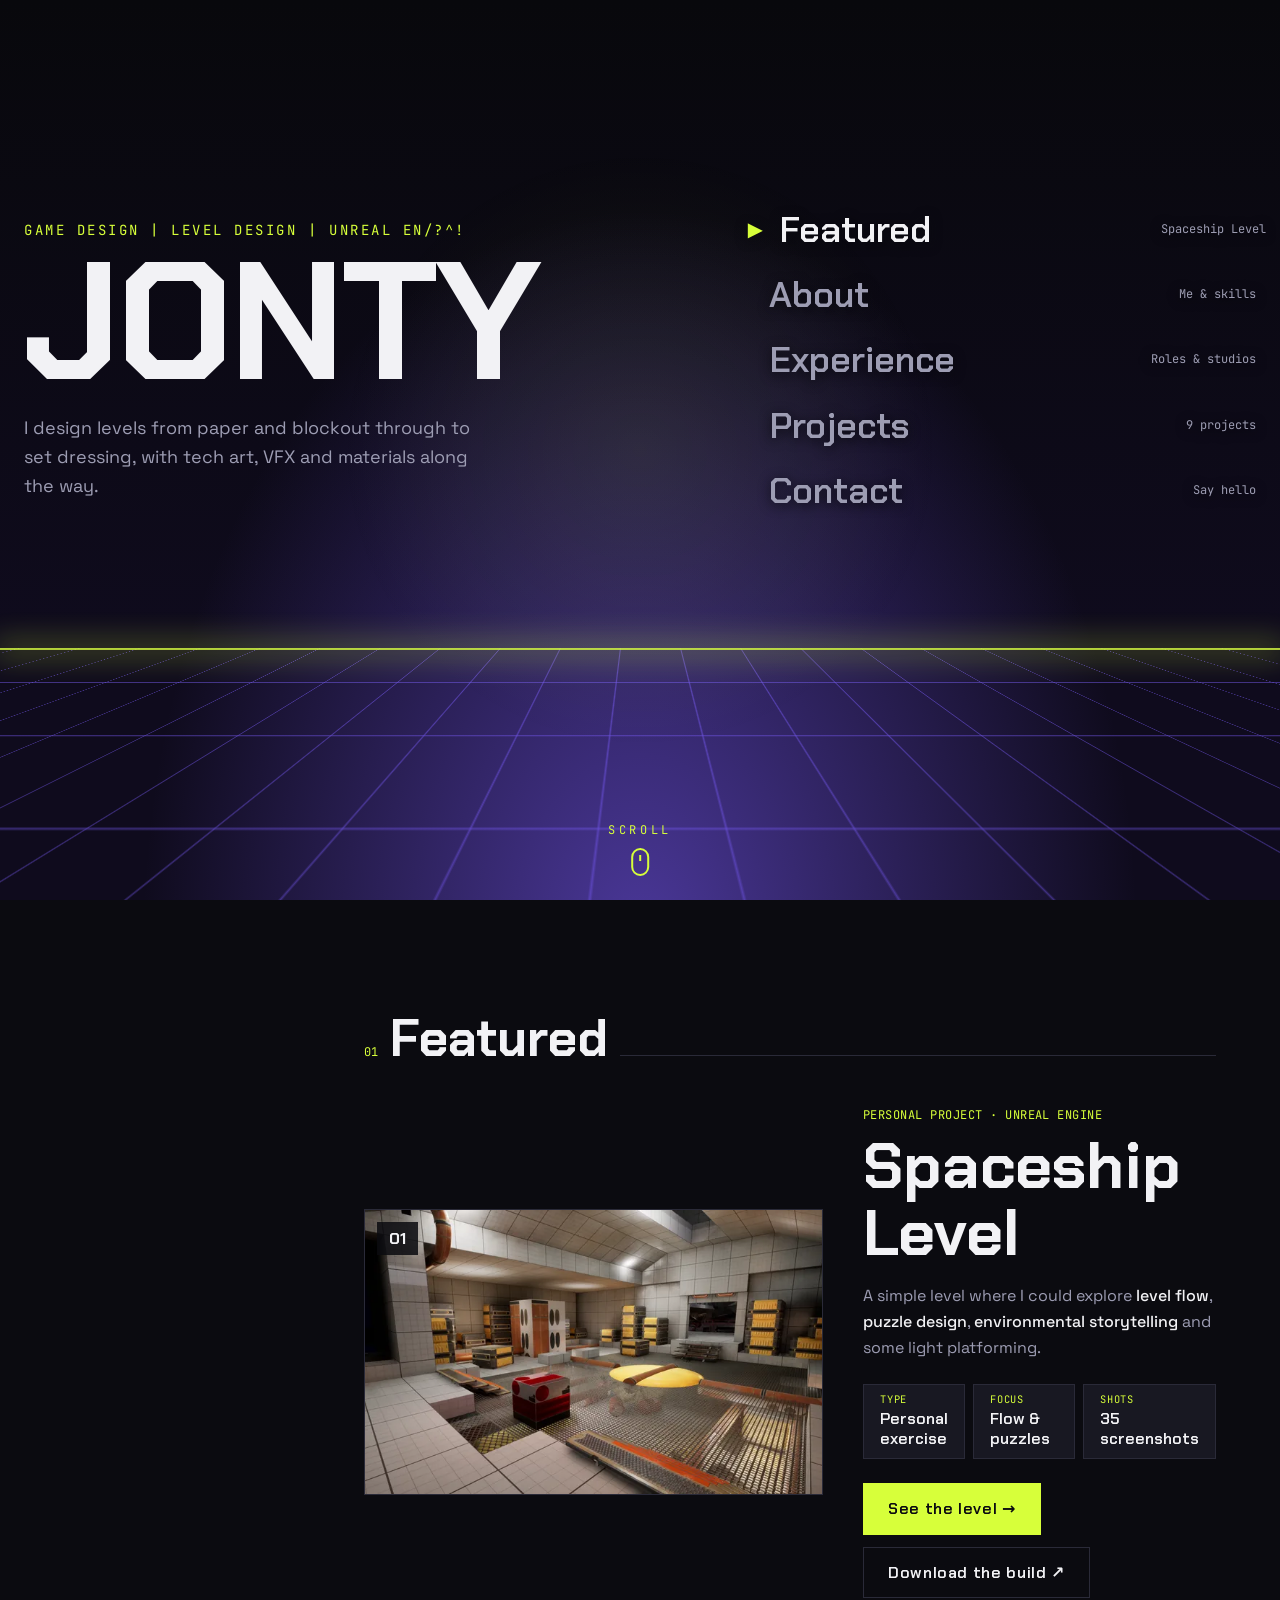
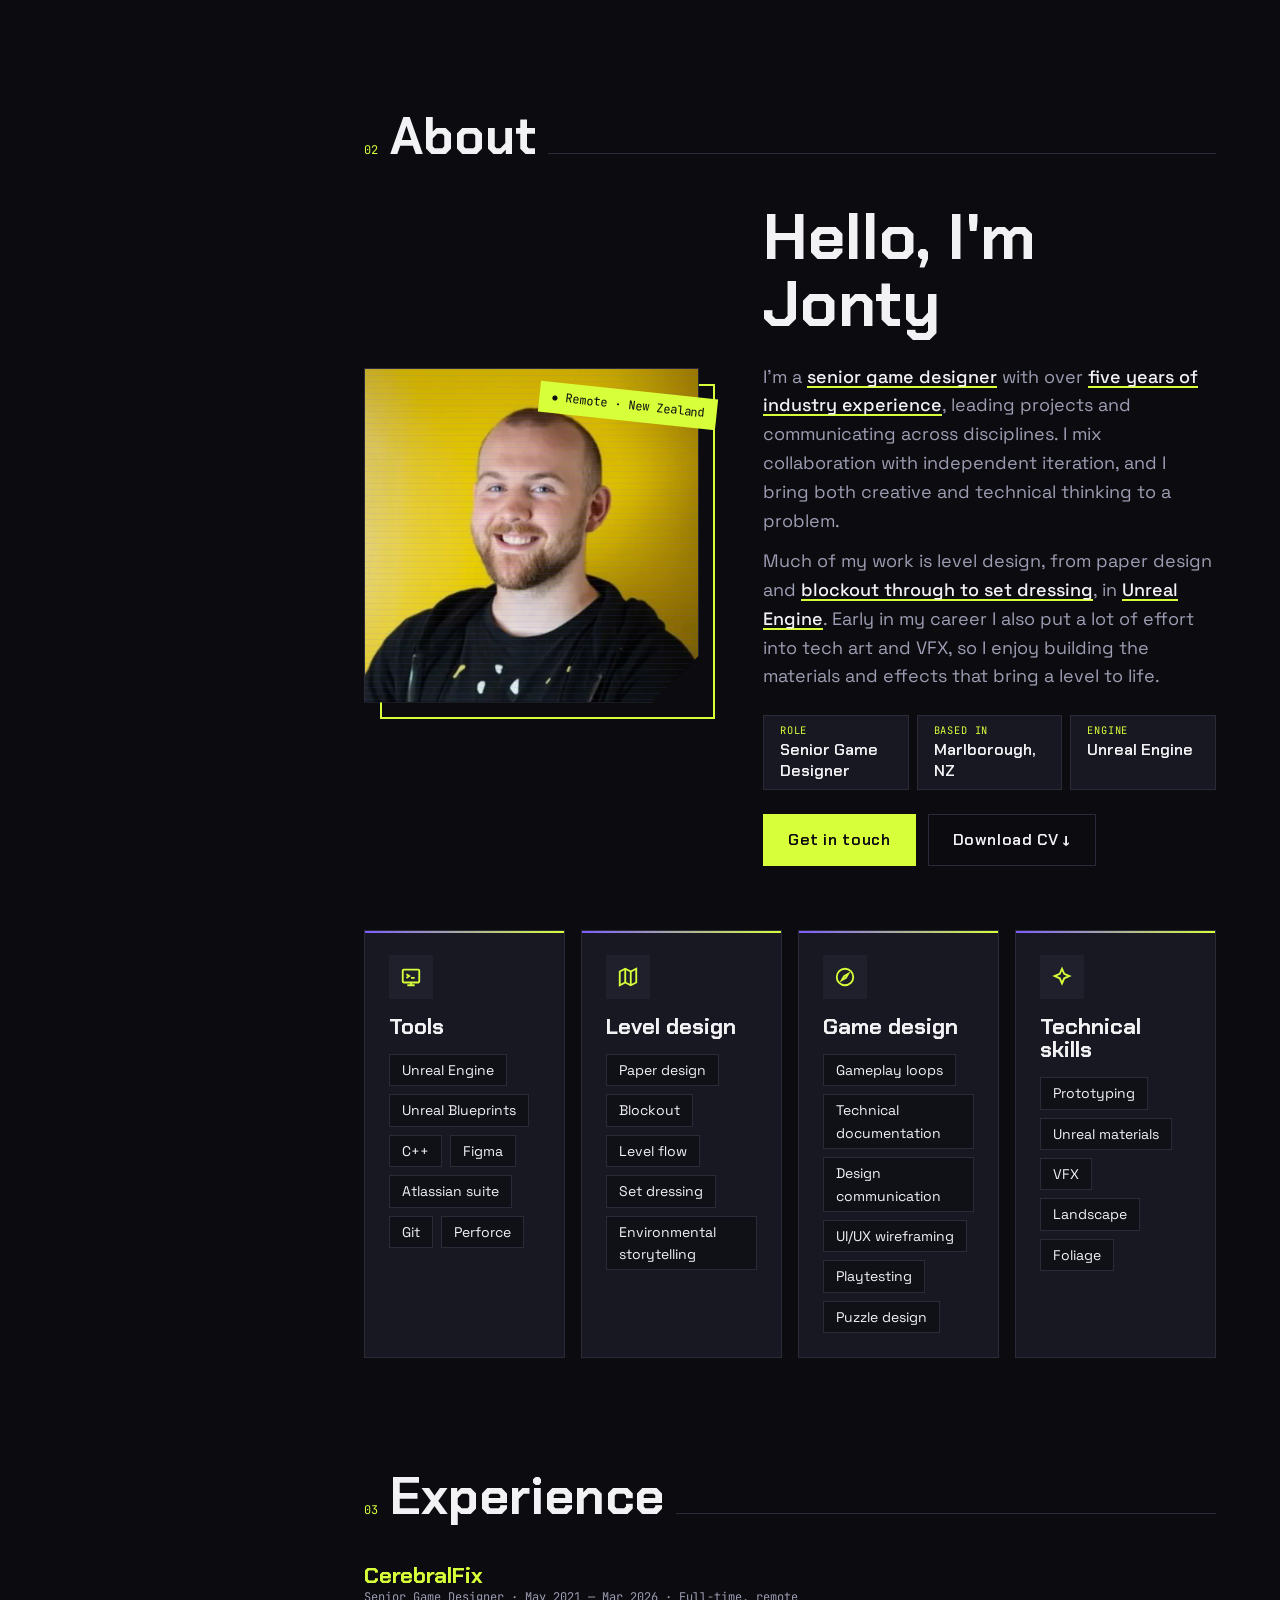
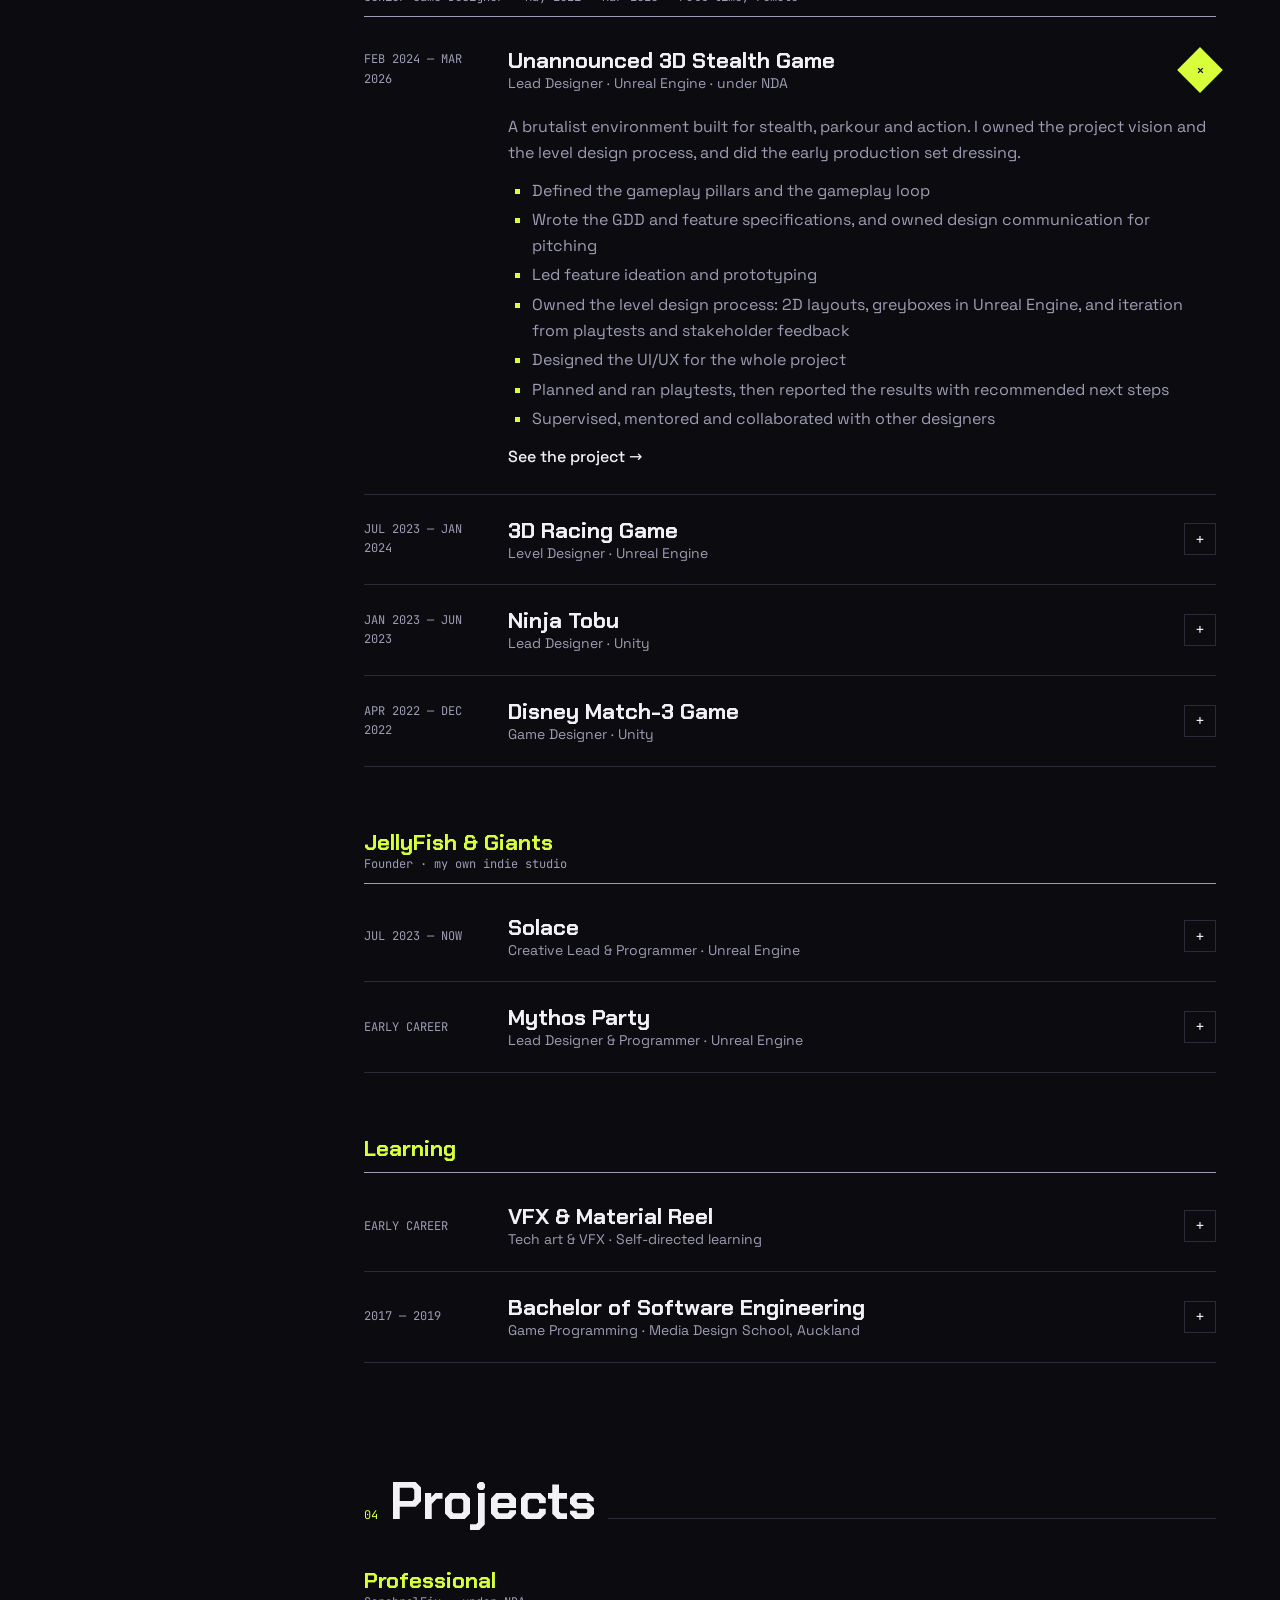
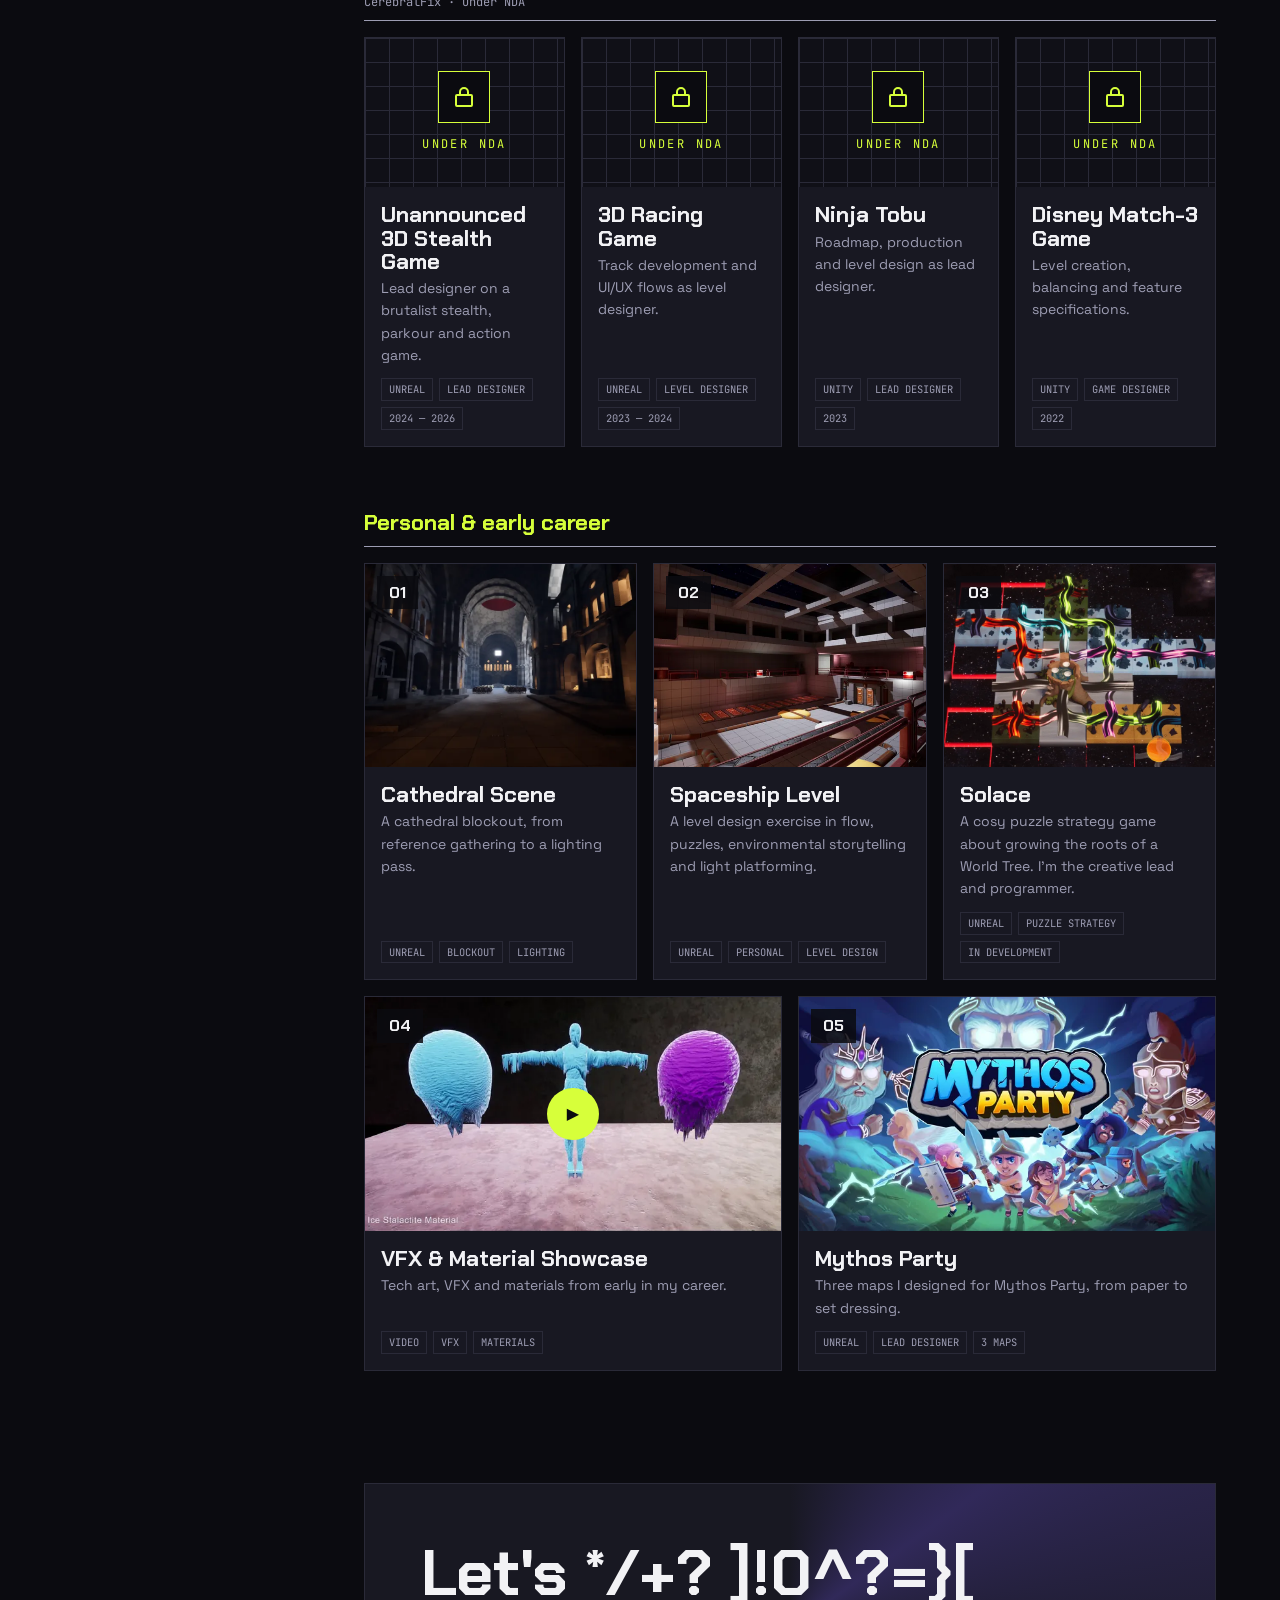
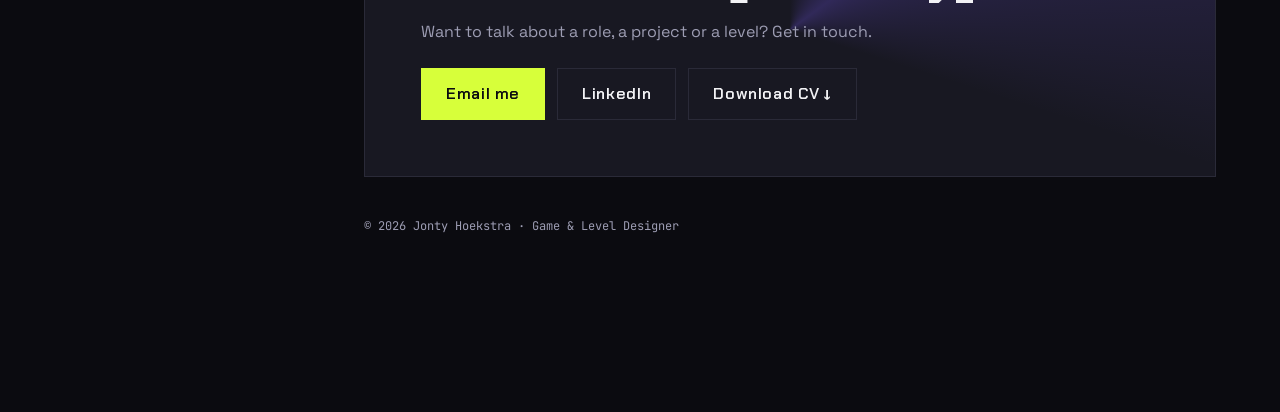
==== commit ab1948b4: "Add the process write-up and new images to the Cathedral Scene page - Pair Jonty's text with the ref" ====
--- a/index.html
+++ b/index.html
@@ -220,8 +220,8 @@
           <div class="media project-card__media"><img src="assets/img/cathedral-scene/interior-01-1280.webp" srcset="assets/img/cathedral-scene/interior-01-640.webp 640w, assets/img/cathedral-scene/interior-01-1280.webp 1280w, assets/img/cathedral-scene/interior-01-1920.webp 1920w" sizes="(min-width: 80rem) 25vw, (min-width: 60rem) 60vw, 100vw" width="1920" height="1539" alt="The nave from the entrance, lit by candles in the side chapels and a window above the altar" loading="lazy" decoding="async"><span class="media__badge">01</span></div>
           <div class="project-card__body">
             <h3 class="project-card__title">Cathedral Scene</h3>
-            <p class="project-card__text">A cathedral interior, from greybox blockout to a first lighting pass.</p>
-            <ul class="tags"><li>UNREAL</li><li>LIGHTING</li><li>WORK IN PROGRESS</li></ul>
+            <p class="project-card__text">A cathedral blockout, from reference gathering to a lighting pass.</p>
+            <ul class="tags"><li>UNREAL</li><li>BLOCKOUT</li><li>LIGHTING</li></ul>
           </div>
         </a>
         <a class="project-card reveal" href="projects/spaceship-level.html" data-tilt>
--- a/assets/css/components.css
+++ b/assets/css/components.css
@@ -1416,6 +1416,58 @@
   color: var(--colour-text-muted);
 }
 
+/* === Steps: jump links to the numbered sections of a process page === */
+
+.steps {
+  margin-top: var(--space-l);
+}
+
+.steps__list {
+  display: flex;
+  flex-wrap: wrap;
+  column-gap: var(--space-m);
+}
+
+.steps__item {
+  display: flex;
+  align-items: center;
+}
+
+.steps__link {
+  display: inline-flex;
+  align-items: center;
+  gap: var(--space-xs);
+  min-height: var(--tap-size);
+  font-family: var(--font-display);
+  font-weight: 600;
+  color: var(--colour-text-muted);
+  transition: color 0.2s;
+}
+
+.steps__number {
+  font-family: var(--font-mono);
+  font-size: var(--text-xs);
+  font-weight: 400;
+  color: var(--colour-accent);
+}
+
+/* A short rule joins the steps when they fit on one line. */
+@media (min-width: 40rem) {
+  .steps__item + .steps__item::before {
+    content: "";
+    width: 1.5rem;
+    height: 1px;
+    margin-right: var(--space-m);
+    background: var(--colour-line);
+  }
+}
+
+@media (hover: hover) and (pointer: fine) {
+  .steps__link:hover {
+    color: var(--colour-text);
+  }
+}
+
 /* === Project groups and NDA cards === */
 
 .project-group {
@@ -1650,6 +1702,176 @@
   }
 }
 
+/* The image keeps its own shape instead of a 4:3 crop, for reference boards and shots with notes. */
+.spread__media--whole .gallery__open {
+  aspect-ratio: auto;
+}
+
+/* Several shots stacked in the image column, each with a caption. */
+.spread__media--stack {
+  display: grid;
+  gap: var(--space-s);
+}
+
+.spread__shot {
+  position: relative;
+  overflow: hidden;
+  background: var(--colour-bg-raised);
+}
+
+/* Text left, image right on wide screens, so the spreads on a page can alternate. */
+@media (min-width: 60rem) {
+  .spread--reverse {
+    grid-template-columns: 1fr 1.15fr;
+  }
+
+  .spread--reverse .spread__media {
+    order: 2;
+    margin-inline: 0 calc(var(--main-gutter) * -1);
+  }
+}
+
+/* On phones and tablets the text comes before the image, so two large images do not stack at the top of a page. */
+.spread--text-first .spread__text {
+  order: -1;
+}
+
+@media (min-width: 60rem) {
+  .spread--text-first .spread__text {
+    order: 0;
+  }
+}
+
+/* A gallery with one wide image, then pairs. The wide image keeps to the same edges as the pairs. */
+@media (min-width: 40rem) {
+  .gallery--pairs .gallery__item:first-child {
+    margin-inline: 0;
+  }
+
+  .gallery--pairs .gallery__item:not(:first-child) {
+    grid-column: auto;
+    margin-inline: 0;
+  }
+
+  .gallery--pairs .gallery__item:not(:first-child) .gallery__open {
+    aspect-ratio: 4 / 3;
+  }
+}
+
+/* Buttons that close a section, such as a second build link at the end of a page. */
+.section-actions {
+  align-items: center;
+  margin-top: var(--space-xl);
+}
+
+/* The last section of a project page, when it ends with buttons: less space before the project links. */
+.section--closing {
+  padding-bottom: var(--space-l);
+}
+
+/* Beside a tall image column, the text starts at the top and stays in view while the images scroll past. */
+@media (min-width: 60rem) {
+  .spread--sticky {
+    align-items: start;
+  }
+
+  .spread--sticky .spread__text {
+    position: sticky;
+    top: var(--space-2xl);
+  }
+}
+
+/* === Story: a block of project text without an image beside it === */
+
+.story {
+  max-width: 46rem;
+}
+
+.story p {
+  margin-bottom: var(--space-m);
+  font-size: var(--text-l);
+  color: var(--colour-text-muted);
+}
+
+.spread + .gallery,
+.story + .gallery,
+.story + .ref-board {
+  margin-top: var(--space-xl);
+}
+
+/* === Reference board: reference-and-blockout images with a design note under each ===
+   Two columns of cards. The columns share a top and bottom edge; any spare height goes between the cards.
+   Images are never shown larger than their own size. */
+
+.ref-board {
+  display: grid;
+  gap: var(--space-xl);
+}
+
+.ref-board__column {
+  display: flex;
+  flex-direction: column;
+  gap: var(--space-xl);
+}
+
+@media (min-width: 40rem) {
+  .ref-board {
+    grid-template-columns: 1fr 1fr;
+  }
+
+  .ref-board__column {
+    justify-content: space-between;
+  }
+}
+
+.ref-board__item {
+  width: fit-content;
+  max-width: 100%;
+  margin-inline: auto;
+}
+
+.ref-board__open {
+  display: block;
+}
+
+/* A key under each image. Every board has the reference on the left and the blockout on the right. */
+.ref-board__key {
+  contain: inline-size;
+  display: flex;
+  justify-content: space-between;
+  padding-top: var(--space-2xs);
+  border-top: 1px solid var(--colour-line);
+  font-family: var(--font-mono);
+  font-size: 0.65rem;
+  letter-spacing: 0.08em;
+  text-transform: uppercase;
+  color: var(--colour-text-muted);
+}
+
+.ref-board__key-blockout {
+  color: var(--colour-accent);
+}
+
+/* The note takes the width of its image instead of widening the card. */
+.ref-board__note {
+  contain: inline-size;
+  margin-top: var(--space-s);
+  padding-left: var(--space-s);
+  border-left: 2px solid var(--colour-accent);
+  font-size: var(--text-s);
+  color: var(--colour-text-muted);
+}
+
+.ref-board__open img {
+  transition: filter 0.3s;
+}
+
+@media (hover: hover) and (pointer: fine) {
+  .ref-board__open:hover img {
+    filter: brightness(1.12);
+  }
+}
+
 /* A video shown inside a section rather than at the top of the page. */
 .video-feature {
   aspect-ratio: 16 / 9;
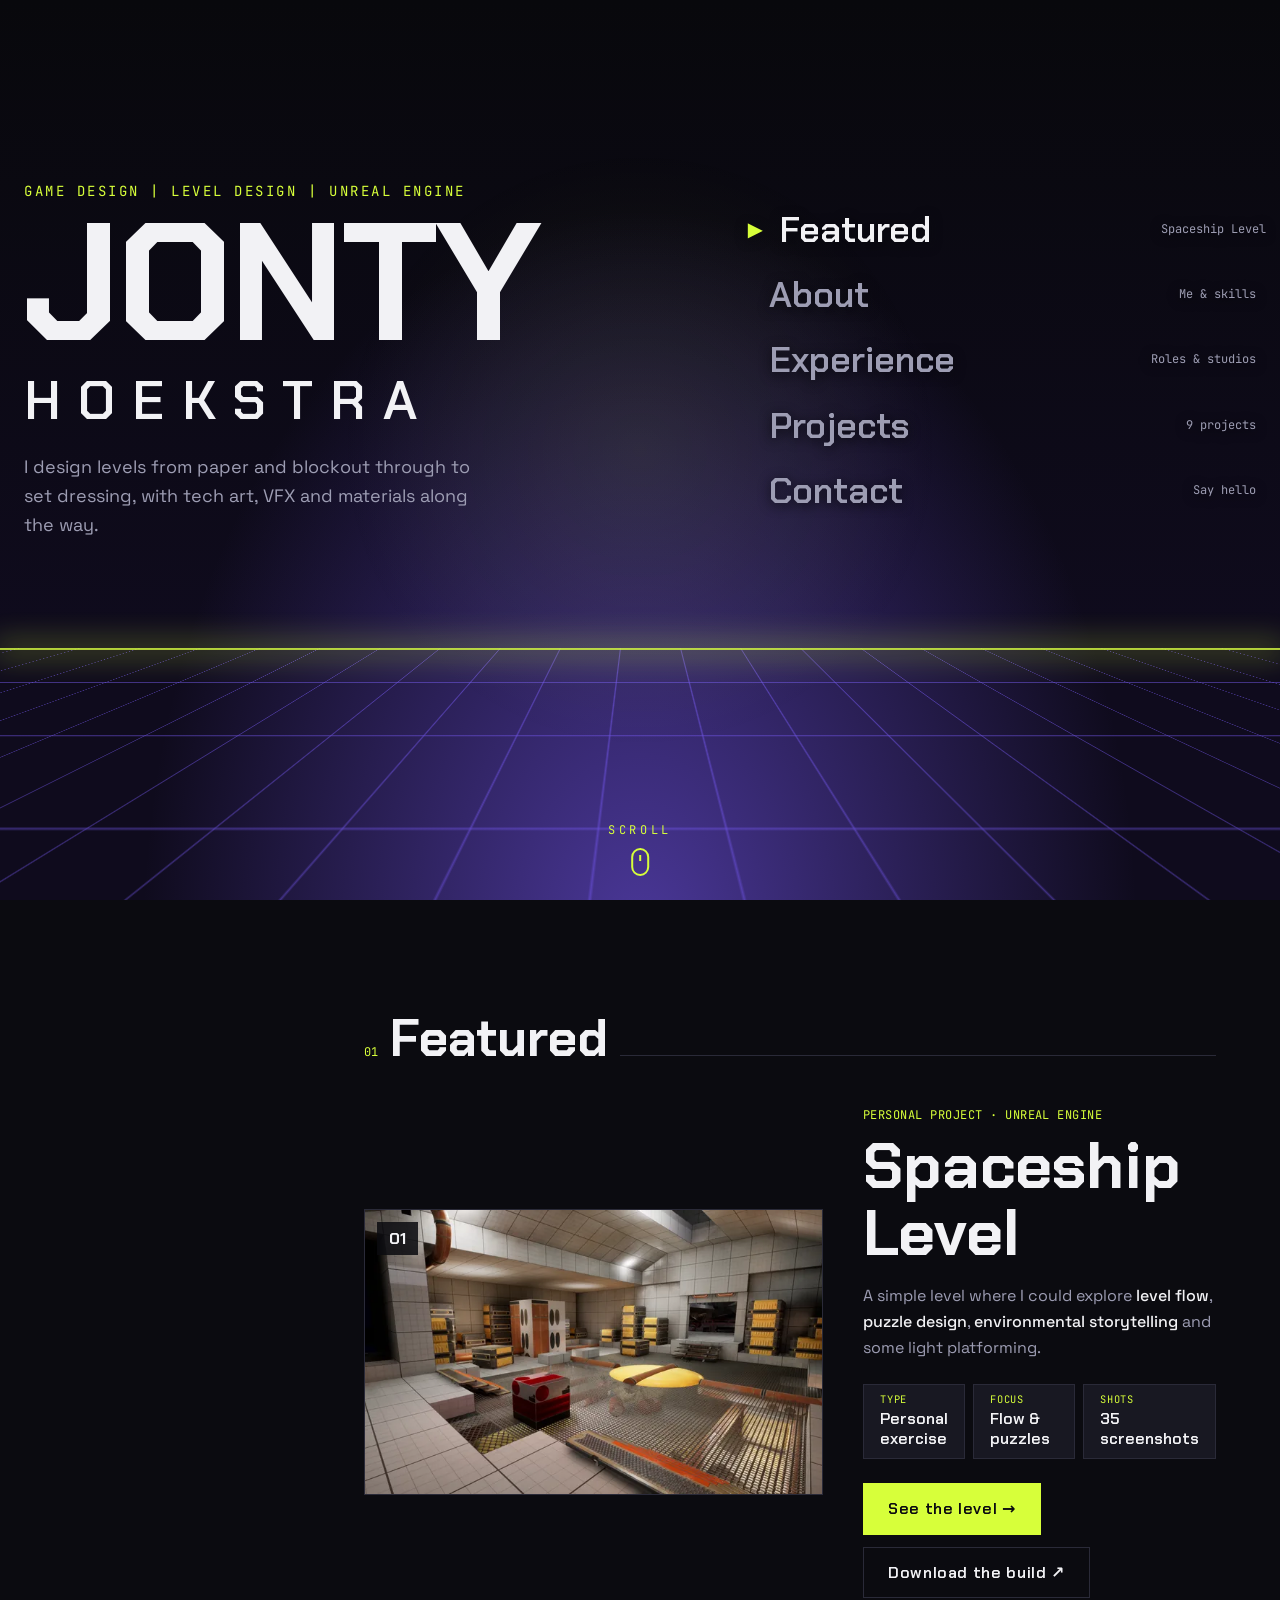
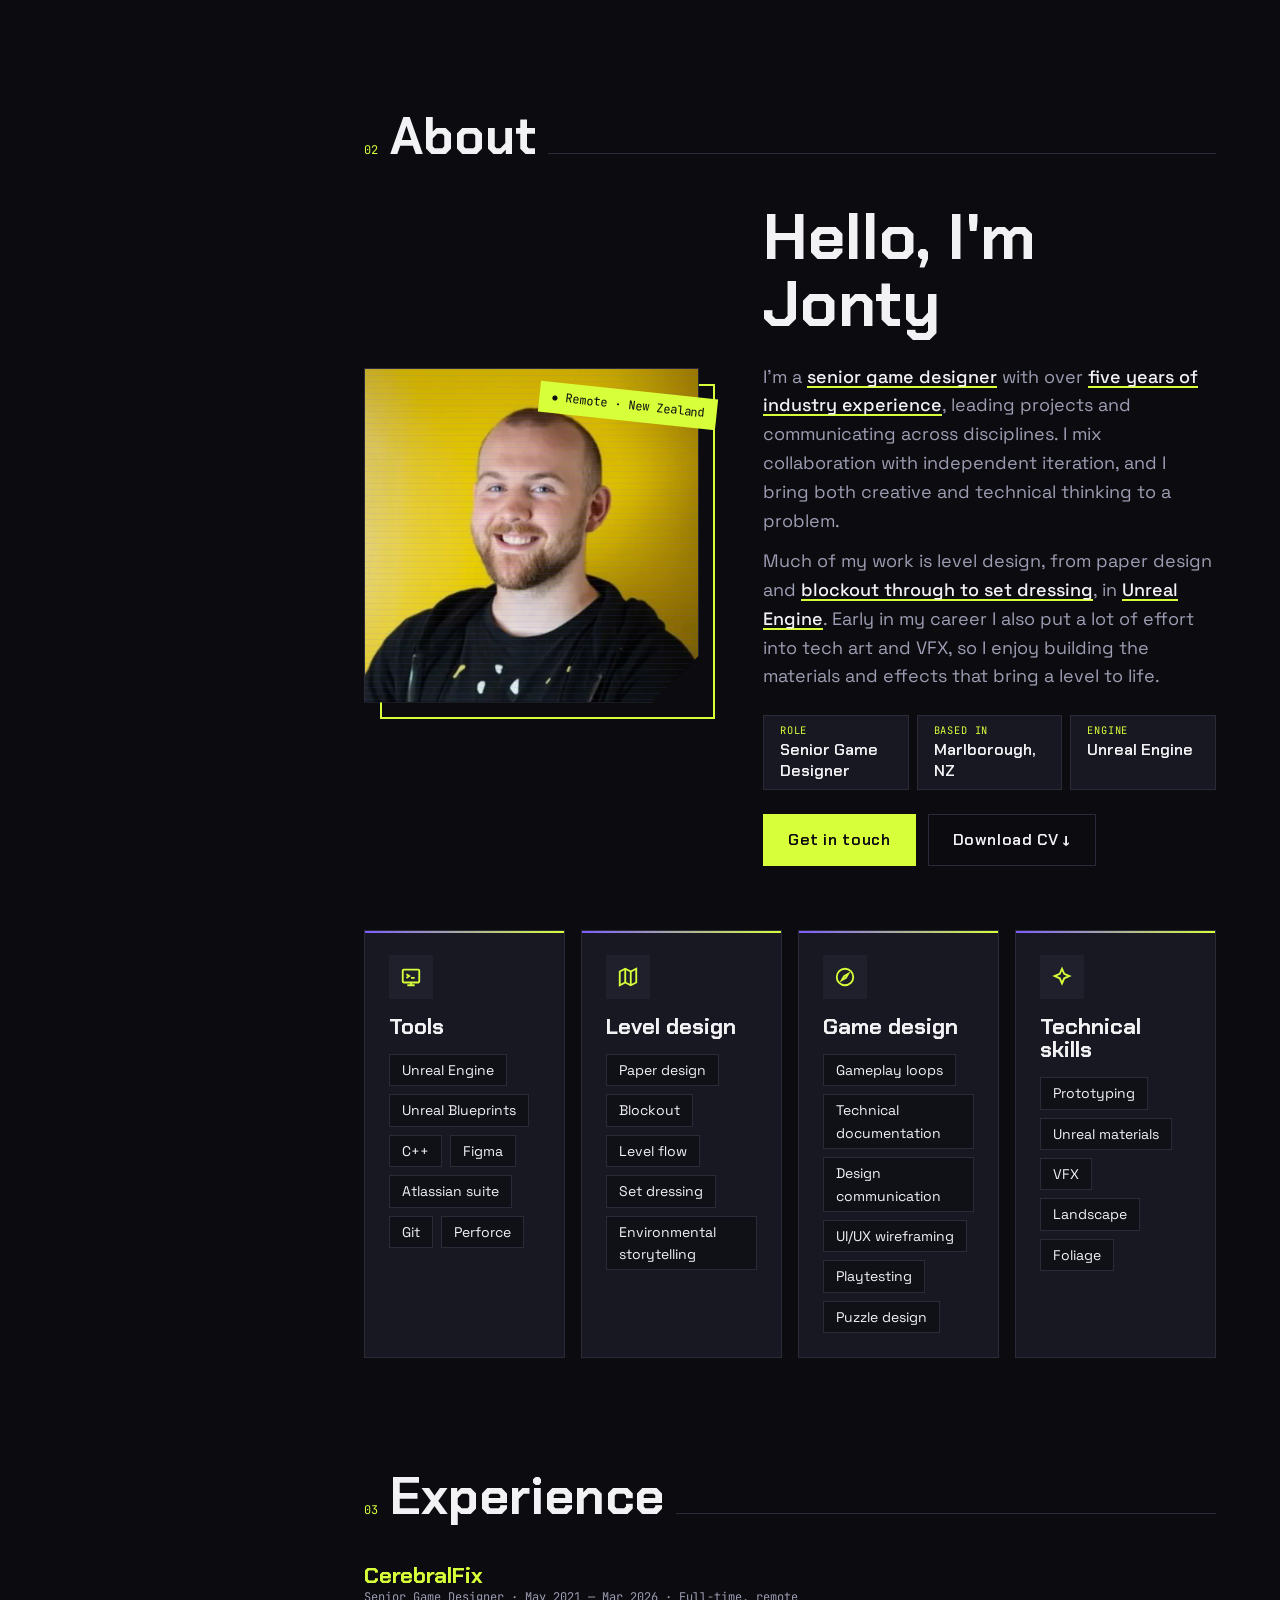
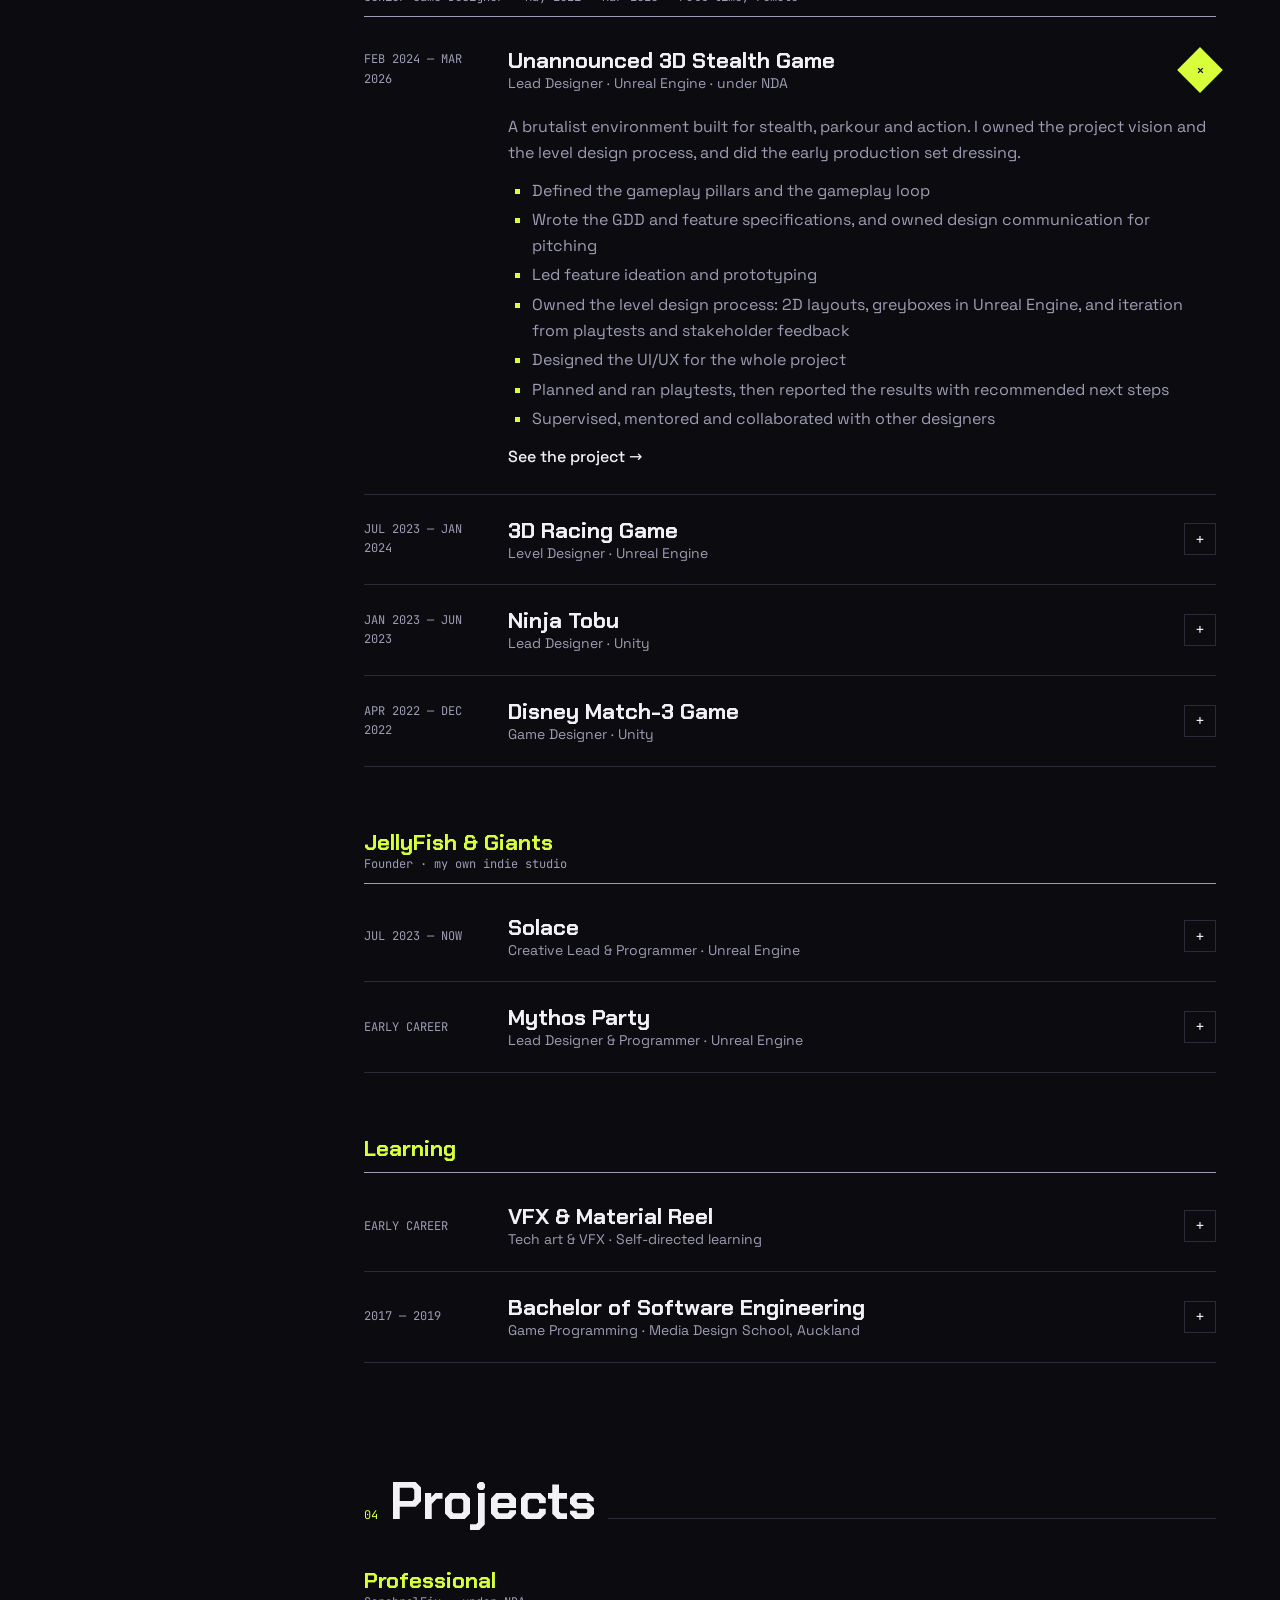
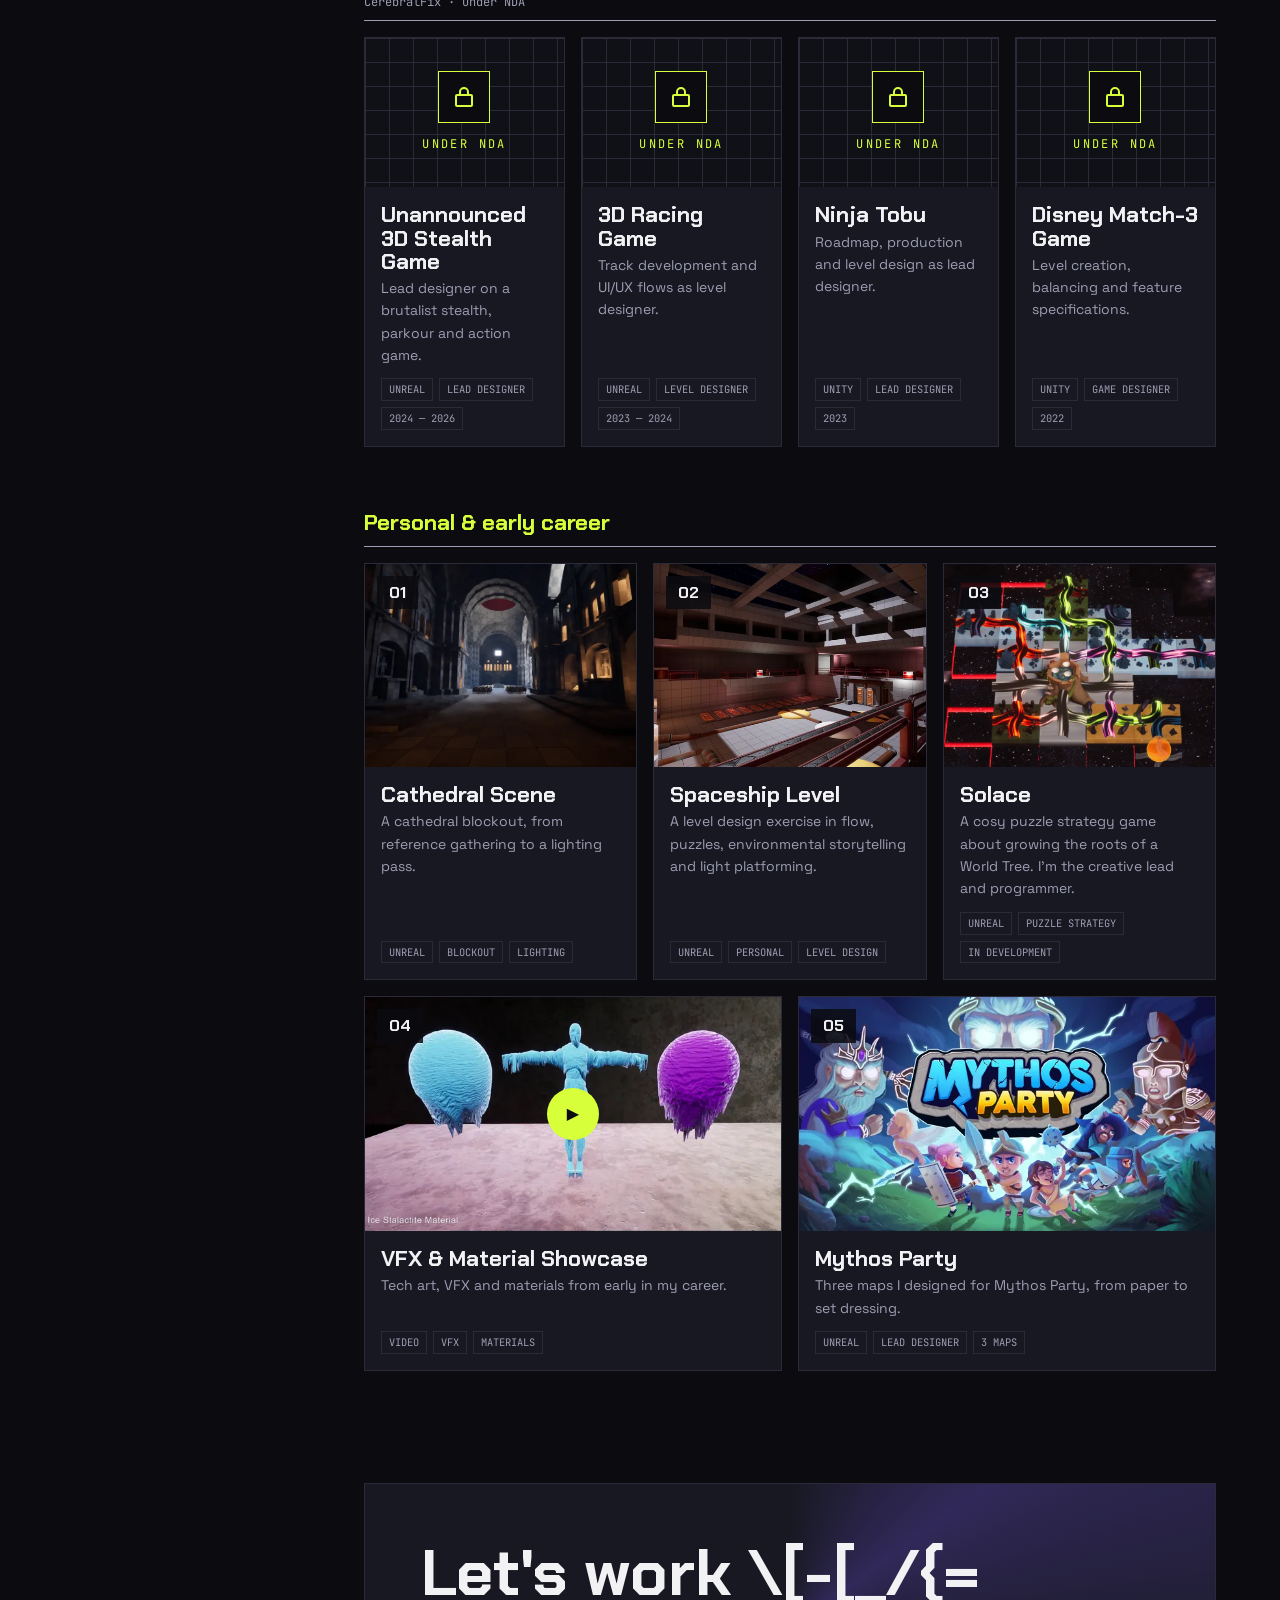
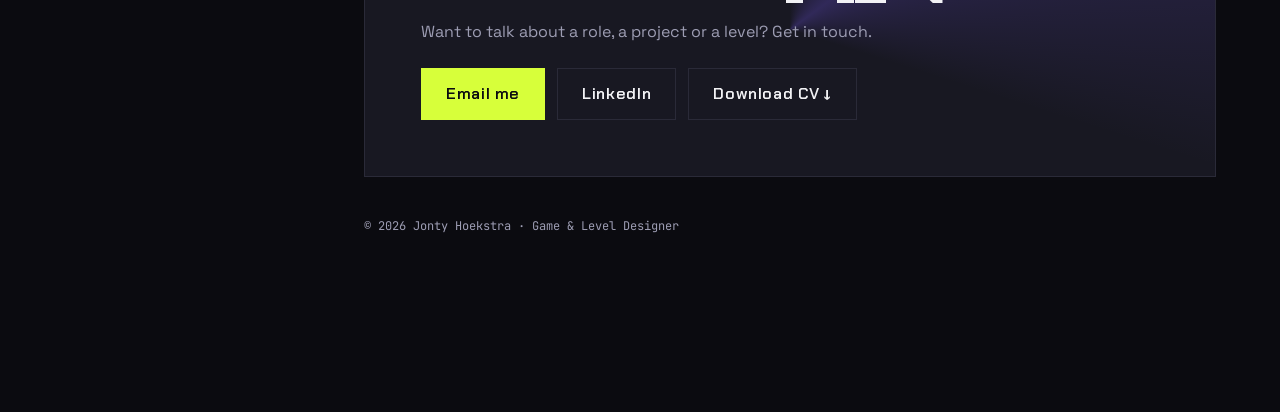
==== commit 130225c0: "Show Jonty's surname on the splash and side panel - Add HOEKSTRA under JONTY on the splash, smaller " ====
--- a/index.html
+++ b/index.html
@@ -35,7 +35,7 @@
   <div class="splash__inner">
     <div>
       <p class="splash__role" data-scramble>GAME DESIGN | LEVEL DESIGN | UNREAL ENGINE</p>
-      <h1 class="splash__name" aria-label="Jonty Hoekstra"><span class="splash__letter" aria-hidden="true">J</span><span class="splash__letter" aria-hidden="true">O</span><span class="splash__letter" aria-hidden="true">N</span><span class="splash__letter" aria-hidden="true">T</span><span class="splash__letter" aria-hidden="true">Y</span></h1>
+      <h1 class="splash__name" aria-label="Jonty Hoekstra"><span class="splash__first" aria-hidden="true"><span class="splash__letter">J</span><span class="splash__letter">O</span><span class="splash__letter">N</span><span class="splash__letter">T</span><span class="splash__letter">Y</span></span><span class="splash__surname" aria-hidden="true">HOEKSTRA</span></h1>
       <p class="splash__tagline">I design levels from paper and blockout through to set dressing, with tech art, VFX and materials along the way.</p>
     </div>
     <nav aria-label="Main">
@@ -54,7 +54,7 @@
 <aside class="panel" data-panel aria-label="Site navigation">
   <a class="panel__identity" href="#top">
     <span class="panel__avatar"><img src="assets/img/about/headshot-400.webp" width="400" height="400" alt="" decoding="async"></span>
-    <span><span class="panel__name">JONTY</span><span class="panel__role">// game &amp; level designer</span></span>
+    <span><span class="panel__name">JONTY <span class="panel__surname">HOEKSTRA</span></span><span class="panel__role">// game &amp; level designer</span></span>
   </a>
   <ul class="panel__focus" aria-label="Focus">
     <li>Level design</li><li>Unreal Engine</li><li>Blockout</li><li>Tech art</li><li>VFX</li>
--- a/assets/css/tokens.css
+++ b/assets/css/tokens.css
@@ -42,6 +42,8 @@
   --colour-line: #2a2a38;
   --colour-text: #f2f2f5;
   --colour-text-muted: #9d9db3;
+  /* The white of a scanned or exported design board, so boards of any shape fill their frame. */
+  --colour-paper: #ffffff;
   --colour-accent: #d7ff3a;
   --colour-accent-glow: rgba(215, 255, 58, 0.45);
   --colour-accent-soft: rgba(215, 255, 58, 0.12);
@@ -63,6 +65,7 @@
   --text-heading: clamp(2rem, 4vw, 3.25rem);
   --text-title: clamp(2.25rem, 5vw, 4rem);
   --text-hero: clamp(4.5rem, 13vw, 12rem);
+  --text-surname: clamp(1.5rem, 4.2vw, 3.9rem);
 
   /* Spacing */
   --space-2xs: 0.25rem;
--- a/assets/css/layout.css
+++ b/assets/css/layout.css
@@ -108,11 +108,29 @@
 }
 
 .splash__name {
+  margin: var(--space-s) 0 var(--space-l);
+}
+
+.splash__first {
   display: flex;
-  margin: var(--space-s) 0 var(--space-l);
   font-size: var(--text-hero);
   line-height: 0.82;
   letter-spacing: -0.02em;
+}
+
+/* The surname sits under the first name at about a third of the size,
+   letter-spaced so it runs close to the width of JONTY. */
+.splash__surname {
+  display: block;
+  margin-top: 0.45em;
+  font-size: var(--text-surname);
+  font-weight: 600;
+  line-height: 1;
+  letter-spacing: 0.32em;
+  opacity: 0;
+  filter: blur(8px);
+  transform: translateY(40%);
+  animation: letter-rise 0.9s var(--ease-out) 640ms forwards;
 }
 
 .splash__letter {
--- a/assets/css/components.css
+++ b/assets/css/components.css
@@ -153,6 +153,16 @@
   line-height: 1;
 }
 
+/* The surname stacks under JONTY in small capitals, like the splash,
+   so the name block stays level with the avatar. */
+.panel__surname {
+  display: block;
+  margin-top: 0.2em;
+  font-size: var(--text-xs);
+  font-weight: 600;
+  letter-spacing: 0.2em;
+}
+
 .panel__role {
   font-family: var(--font-mono);
   font-size: var(--text-xs);
@@ -1451,8 +1461,8 @@
   color: var(--colour-accent);
 }
 
-/* A short rule joins the steps when they fit on one line. */
-@media (min-width: 40rem) {
+/* A short rule joins the steps on wide screens, where they fit on one line. */
+@media (min-width: 80rem) {
   .steps__item + .steps__item::before {
     content: "";
     width: 1.5rem;
@@ -1758,6 +1768,18 @@
   }
 }
 
+/* A gallery of pairs only, each image shown whole, for images of the same shape (such as two sketches). */
+@media (min-width: 40rem) {
+  .gallery--halves .gallery__item:nth-child(n) {
+    grid-column: auto;
+    margin-inline: 0;
+  }
+
+  .gallery--halves .gallery__item:nth-child(n) .gallery__open {
+    aspect-ratio: auto;
+  }
+}
+
 /* Buttons that close a section, such as a second build link at the end of a page. */
 .section-actions {
   align-items: center;
@@ -1778,6 +1800,145 @@
   .spread--sticky .spread__text {
     position: sticky;
     top: var(--space-2xl);
+  }
+}
+
+/* A short list inside a spread's text, marked with accent dashes. */
+.goal-list {
+  display: grid;
+  gap: var(--space-xs);
+  margin-bottom: var(--space-m);
+}
+
+.goal-list li {
+  position: relative;
+  padding-left: var(--space-l);
+  font-size: var(--text-l);
+  color: var(--colour-text-muted);
+}
+
+.goal-list li::before {
+  content: "";
+  position: absolute;
+  top: 0.8em;
+  left: 0;
+  width: var(--space-s);
+  height: 2px;
+  background: var(--colour-accent);
+}
+
+/* === Mechanics: a looping clip beside a short description, one row per mechanic === */
+
+.mechanics {
+  display: grid;
+  gap: var(--space-2xl);
+  margin-top: var(--space-xl);
+}
+
+.mechanic {
+  display: grid;
+  gap: var(--space-m);
+}
+
+.mechanic__media {
+  display: block;
+  overflow: hidden;
+  margin-inline: calc(var(--main-gutter) * -1);
+  background: var(--colour-bg-raised);
+}
+
+.mechanic__media img {
+  width: 100%;
+  transition: filter 0.3s;
+}
+
+.mechanic__title {
+  margin-bottom: var(--space-s);
+  font-size: var(--text-xl);
+}
+
+.mechanic__text p {
+  font-size: var(--text-l);
+  color: var(--colour-text-muted);
+}
+
+@media (min-width: 40rem) {
+  .mechanic {
+    grid-template-columns: 1fr 1fr;
+    align-items: center;
+    gap: var(--space-xl);
+  }
+
+  .mechanic__media {
+    margin-inline: 0;
+  }
+}
+
+@media (hover: hover) and (pointer: fine) {
+  .mechanic__media:hover img {
+    filter: brightness(1.08);
+  }
+}
+
+/* === Boards: design boards shown whole on white ===
+   Halves sit in pairs, quarters four to a row on wide screens. The white frames are a fixed shape,
+   so boards of different shapes line up. */
+
+.boards {
+  display: grid;
+  grid-template-columns: repeat(2, 1fr);
+  gap: var(--space-s);
+}
+
+.spread + .boards {
+  margin-top: var(--space-xl);
+}
+
+.boards__item {
+  grid-column: span 2;
+}
+
+.boards__item--quarter {
+  grid-column: span 1;
+}
+
+.boards__open {
+  display: block;
+  aspect-ratio: 16 / 9;
+  overflow: hidden;
+  background: var(--colour-paper);
+}
+
+.boards__item--quarter .boards__open {
+  aspect-ratio: 35 / 37;
+}
+
+.boards__open img {
+  width: 100%;
+  height: 100%;
+  object-fit: contain;
+  transition: filter 0.3s;
+}
+
+@media (min-width: 40rem) {
+  .boards {
+    grid-template-columns: repeat(4, 1fr);
+  }
+
+  .boards__item--quarter {
+    grid-column: span 2;
+  }
+}
+
+@media (min-width: 60rem) {
+  .boards__item--quarter {
+    grid-column: span 1;
+  }
+}
+
+@media (hover: hover) and (pointer: fine) {
+  .boards__open:hover img {
+    filter: brightness(0.94);
   }
 }
 
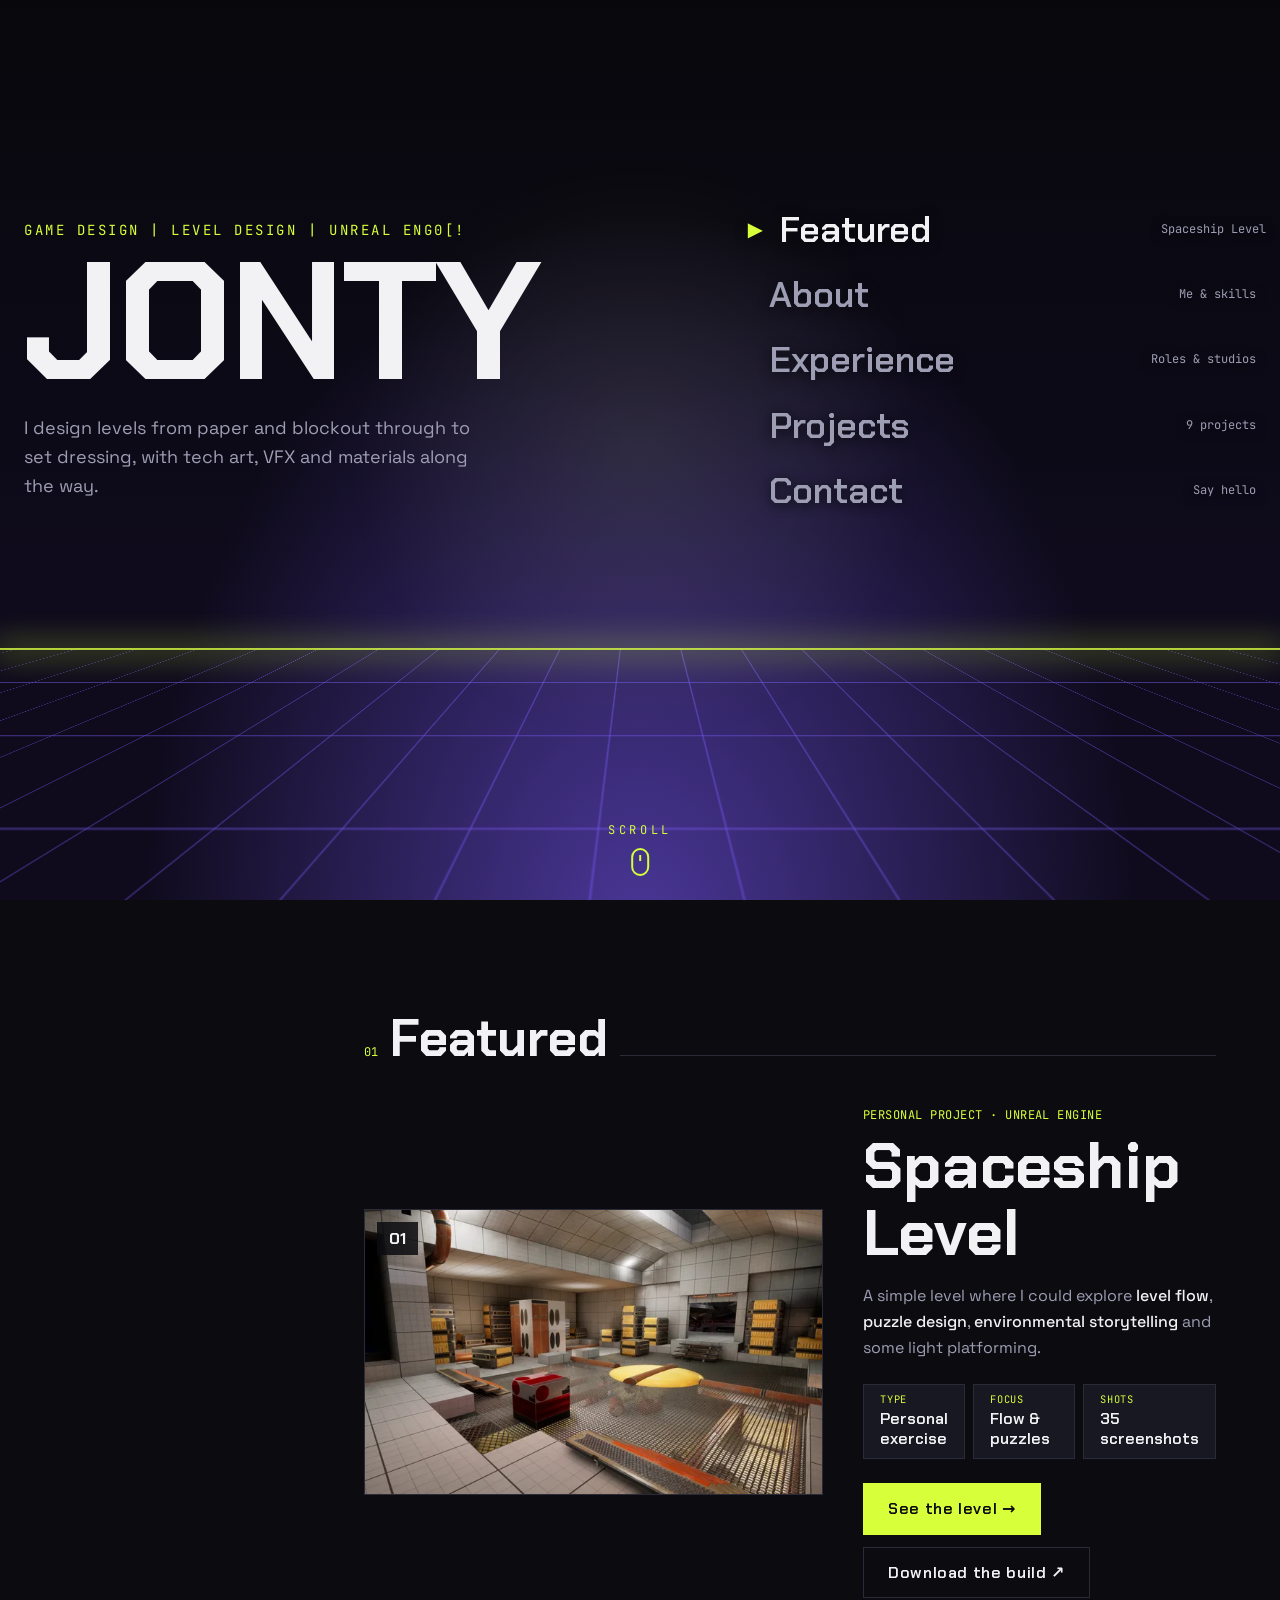
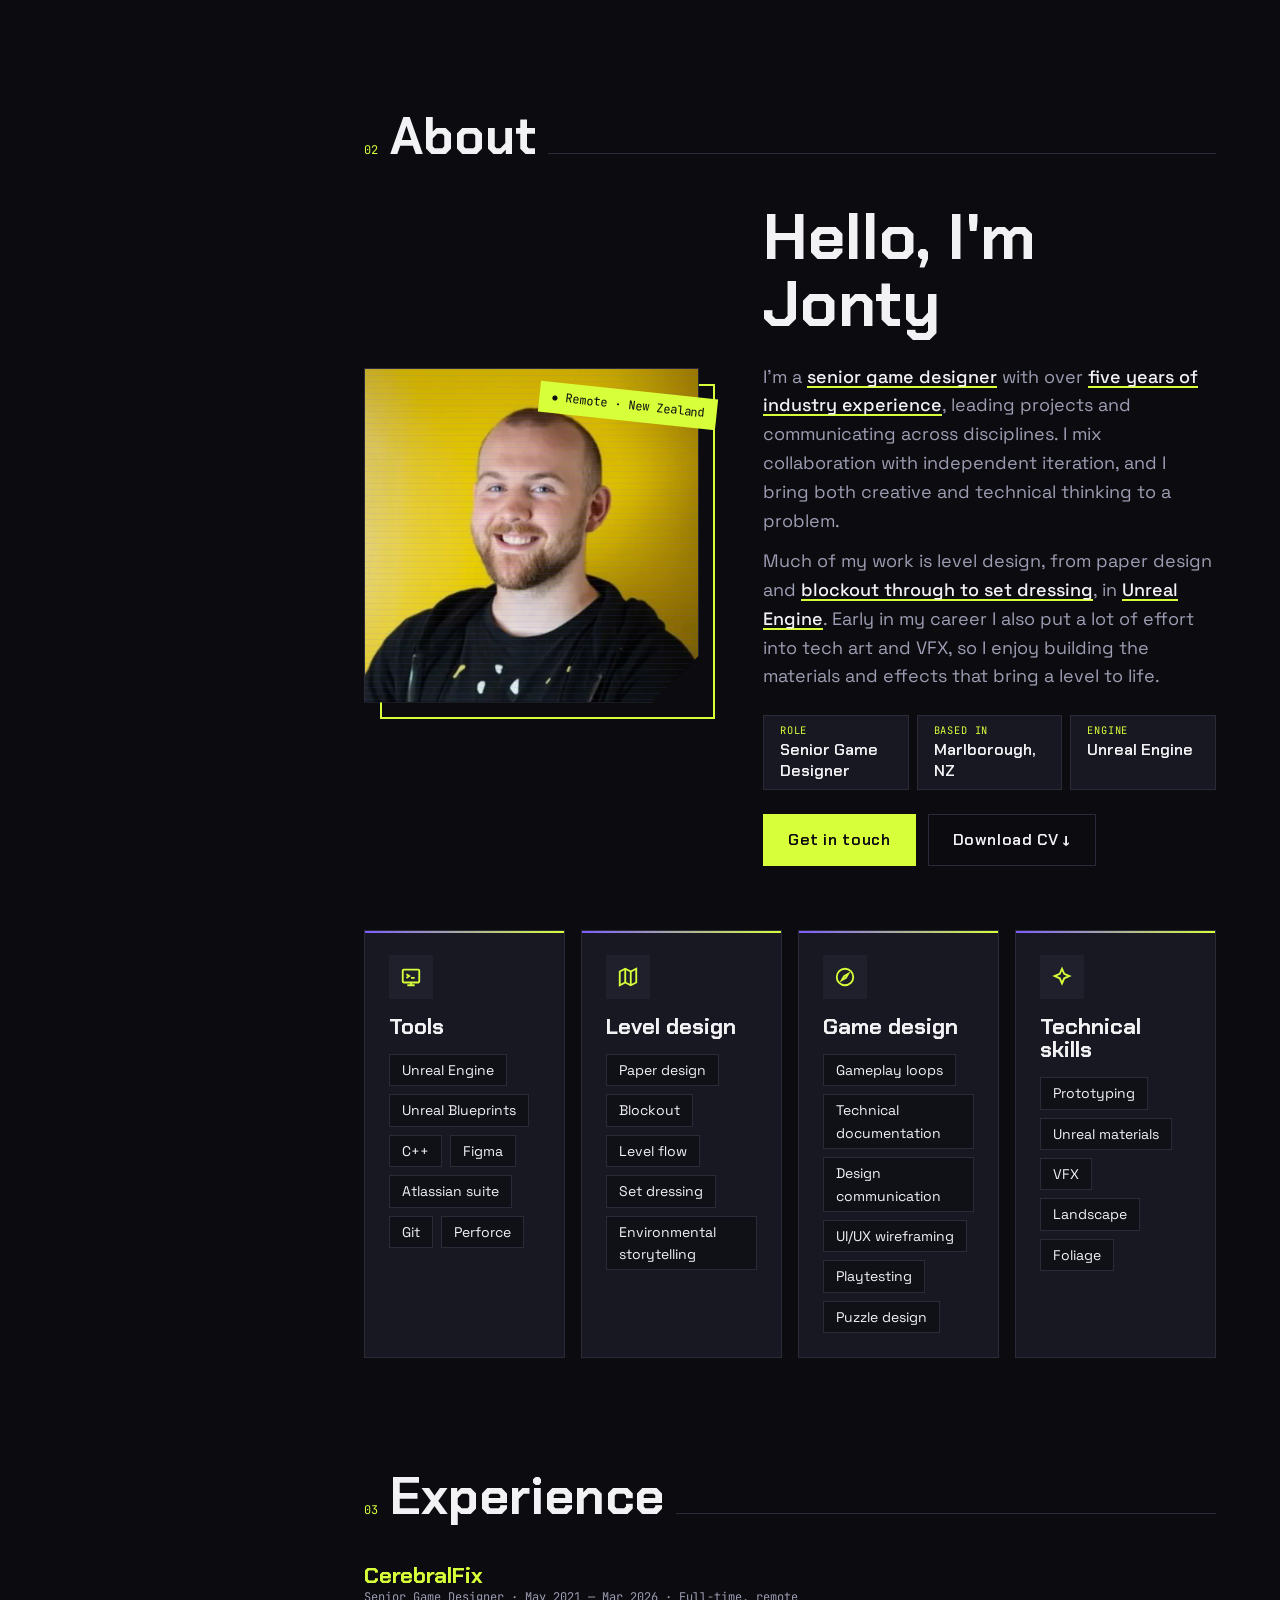
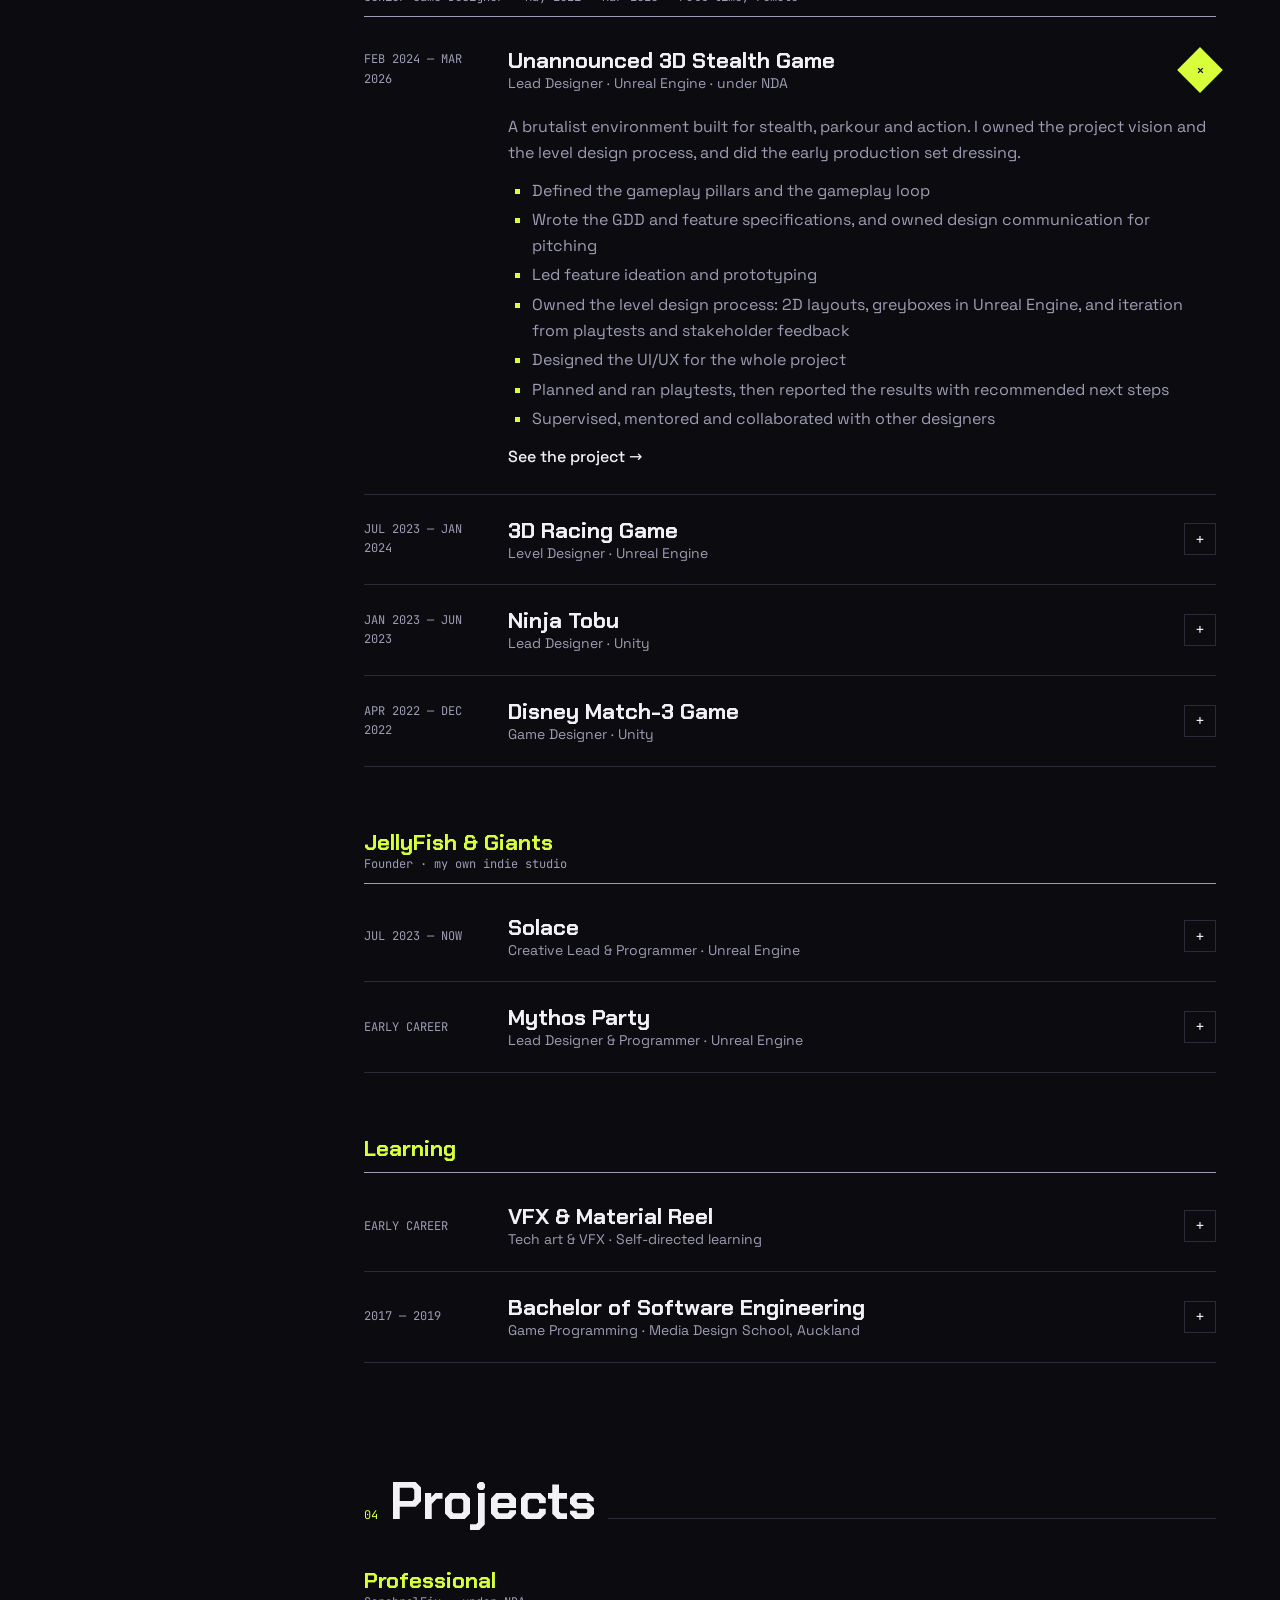
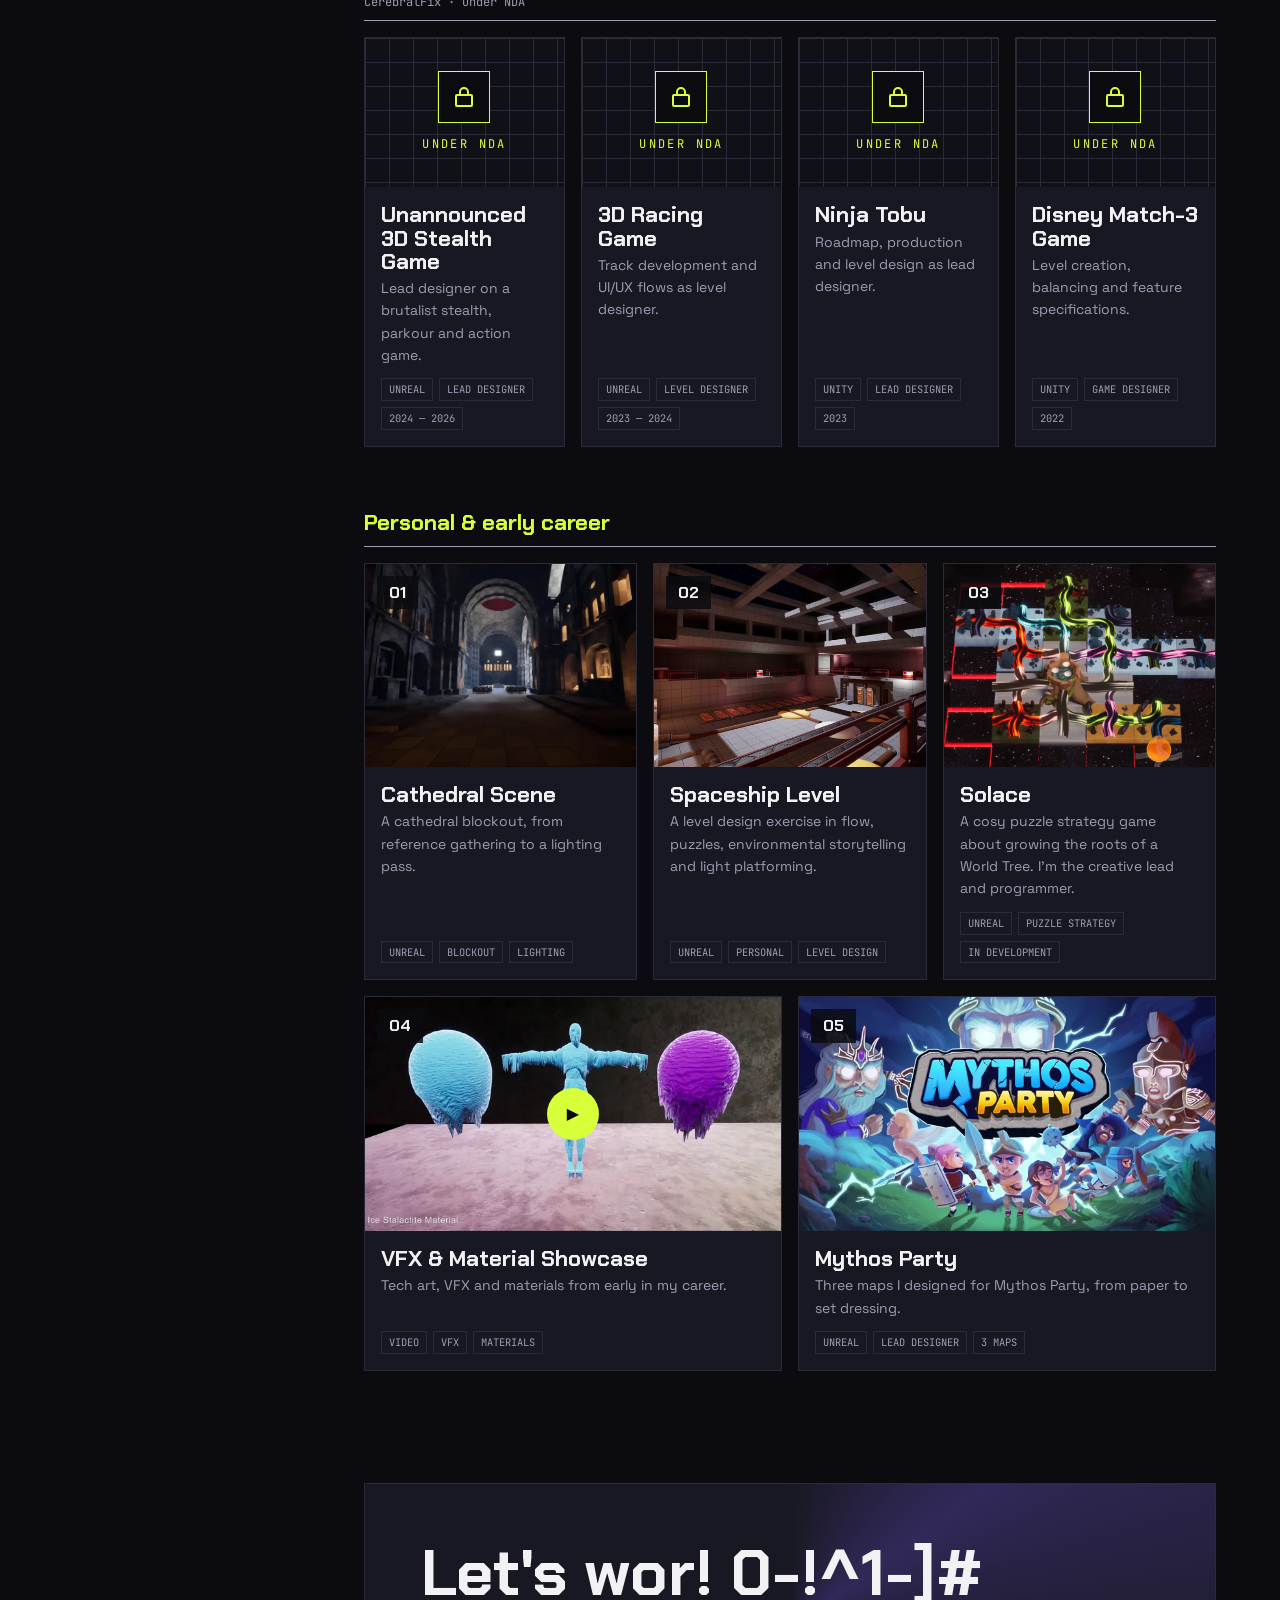
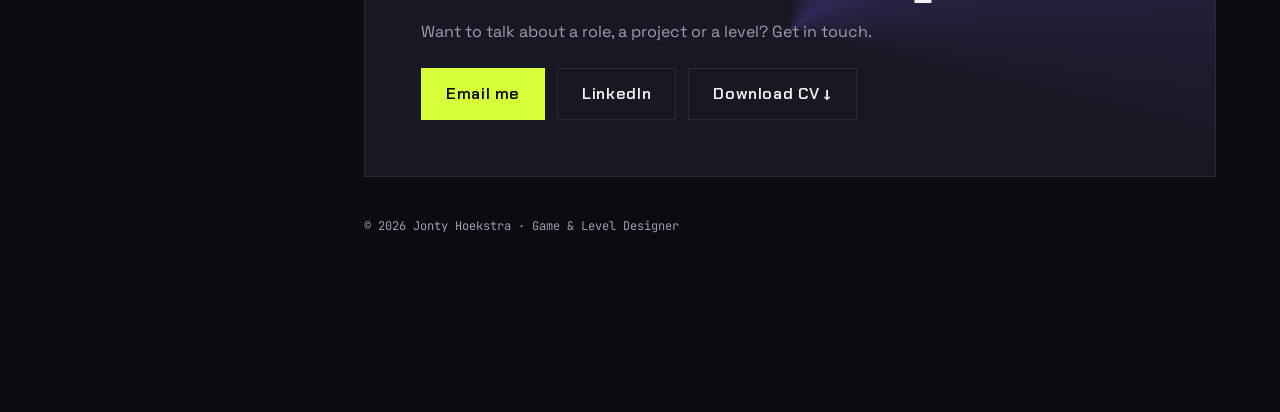
==== commit e50adf71: "Remove the surname from the splash for now The panel and page titles keep the full name.  Co-Authore" ====
--- a/index.html
+++ b/index.html
@@ -35,7 +35,7 @@
   <div class="splash__inner">
     <div>
       <p class="splash__role" data-scramble>GAME DESIGN | LEVEL DESIGN | UNREAL ENGINE</p>
-      <h1 class="splash__name" aria-label="Jonty Hoekstra"><span class="splash__first" aria-hidden="true"><span class="splash__letter">J</span><span class="splash__letter">O</span><span class="splash__letter">N</span><span class="splash__letter">T</span><span class="splash__letter">Y</span></span><span class="splash__surname" aria-hidden="true">HOEKSTRA</span></h1>
+      <h1 class="splash__name" aria-label="Jonty Hoekstra"><span class="splash__first" aria-hidden="true"><span class="splash__letter">J</span><span class="splash__letter">O</span><span class="splash__letter">N</span><span class="splash__letter">T</span><span class="splash__letter">Y</span></span></h1>
       <p class="splash__tagline">I design levels from paper and blockout through to set dressing, with tech art, VFX and materials along the way.</p>
     </div>
     <nav aria-label="Main">
--- a/assets/css/tokens.css
+++ b/assets/css/tokens.css
@@ -65,7 +65,6 @@
   --text-heading: clamp(2rem, 4vw, 3.25rem);
   --text-title: clamp(2.25rem, 5vw, 4rem);
   --text-hero: clamp(4.5rem, 13vw, 12rem);
-  --text-surname: clamp(1.5rem, 4.2vw, 3.9rem);
 
   /* Spacing */
   --space-2xs: 0.25rem;
--- a/assets/css/layout.css
+++ b/assets/css/layout.css
@@ -116,21 +116,6 @@
   font-size: var(--text-hero);
   line-height: 0.82;
   letter-spacing: -0.02em;
-}
-
-/* The surname sits under the first name at about a third of the size,
-   letter-spaced so it runs close to the width of JONTY. */
-.splash__surname {
-  display: block;
-  margin-top: 0.45em;
-  font-size: var(--text-surname);
-  font-weight: 600;
-  line-height: 1;
-  letter-spacing: 0.32em;
-  opacity: 0;
-  filter: blur(8px);
-  transform: translateY(40%);
-  animation: letter-rise 0.9s var(--ease-out) 640ms forwards;
 }
 
 .splash__letter {
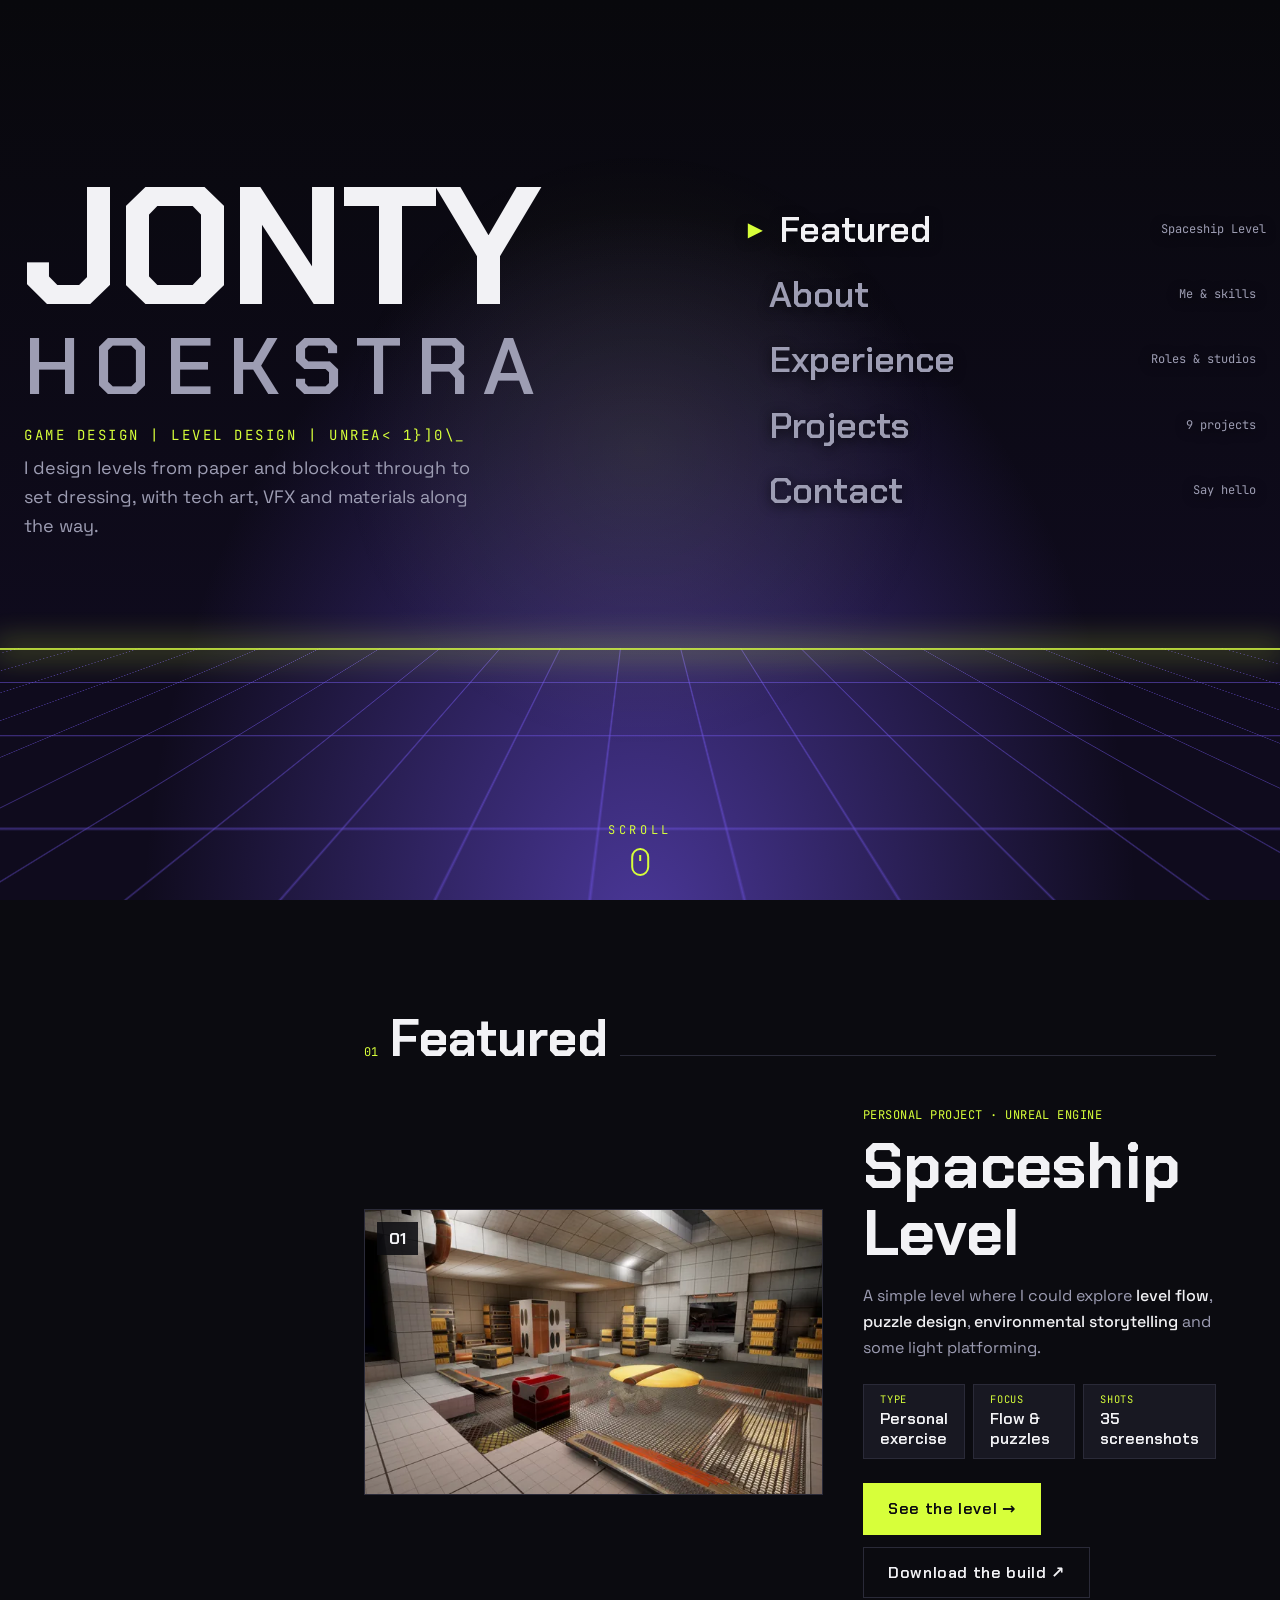
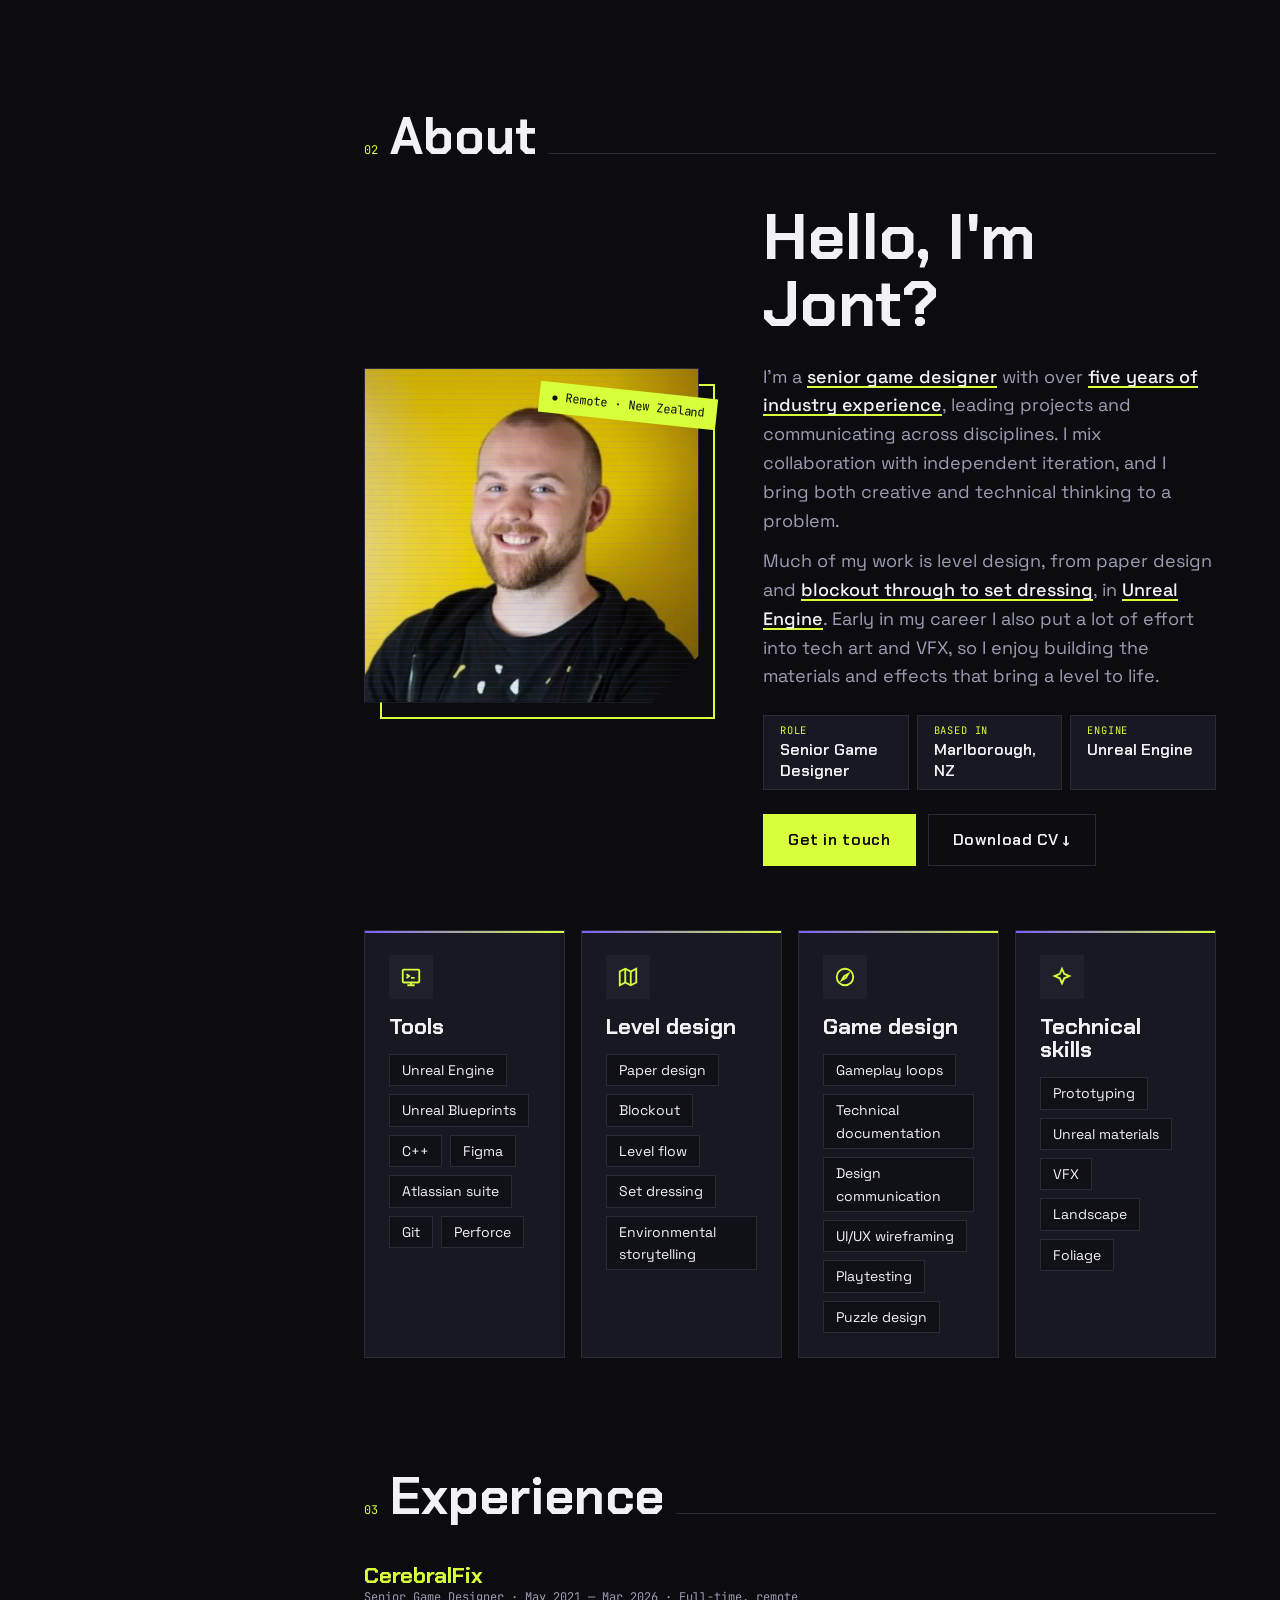
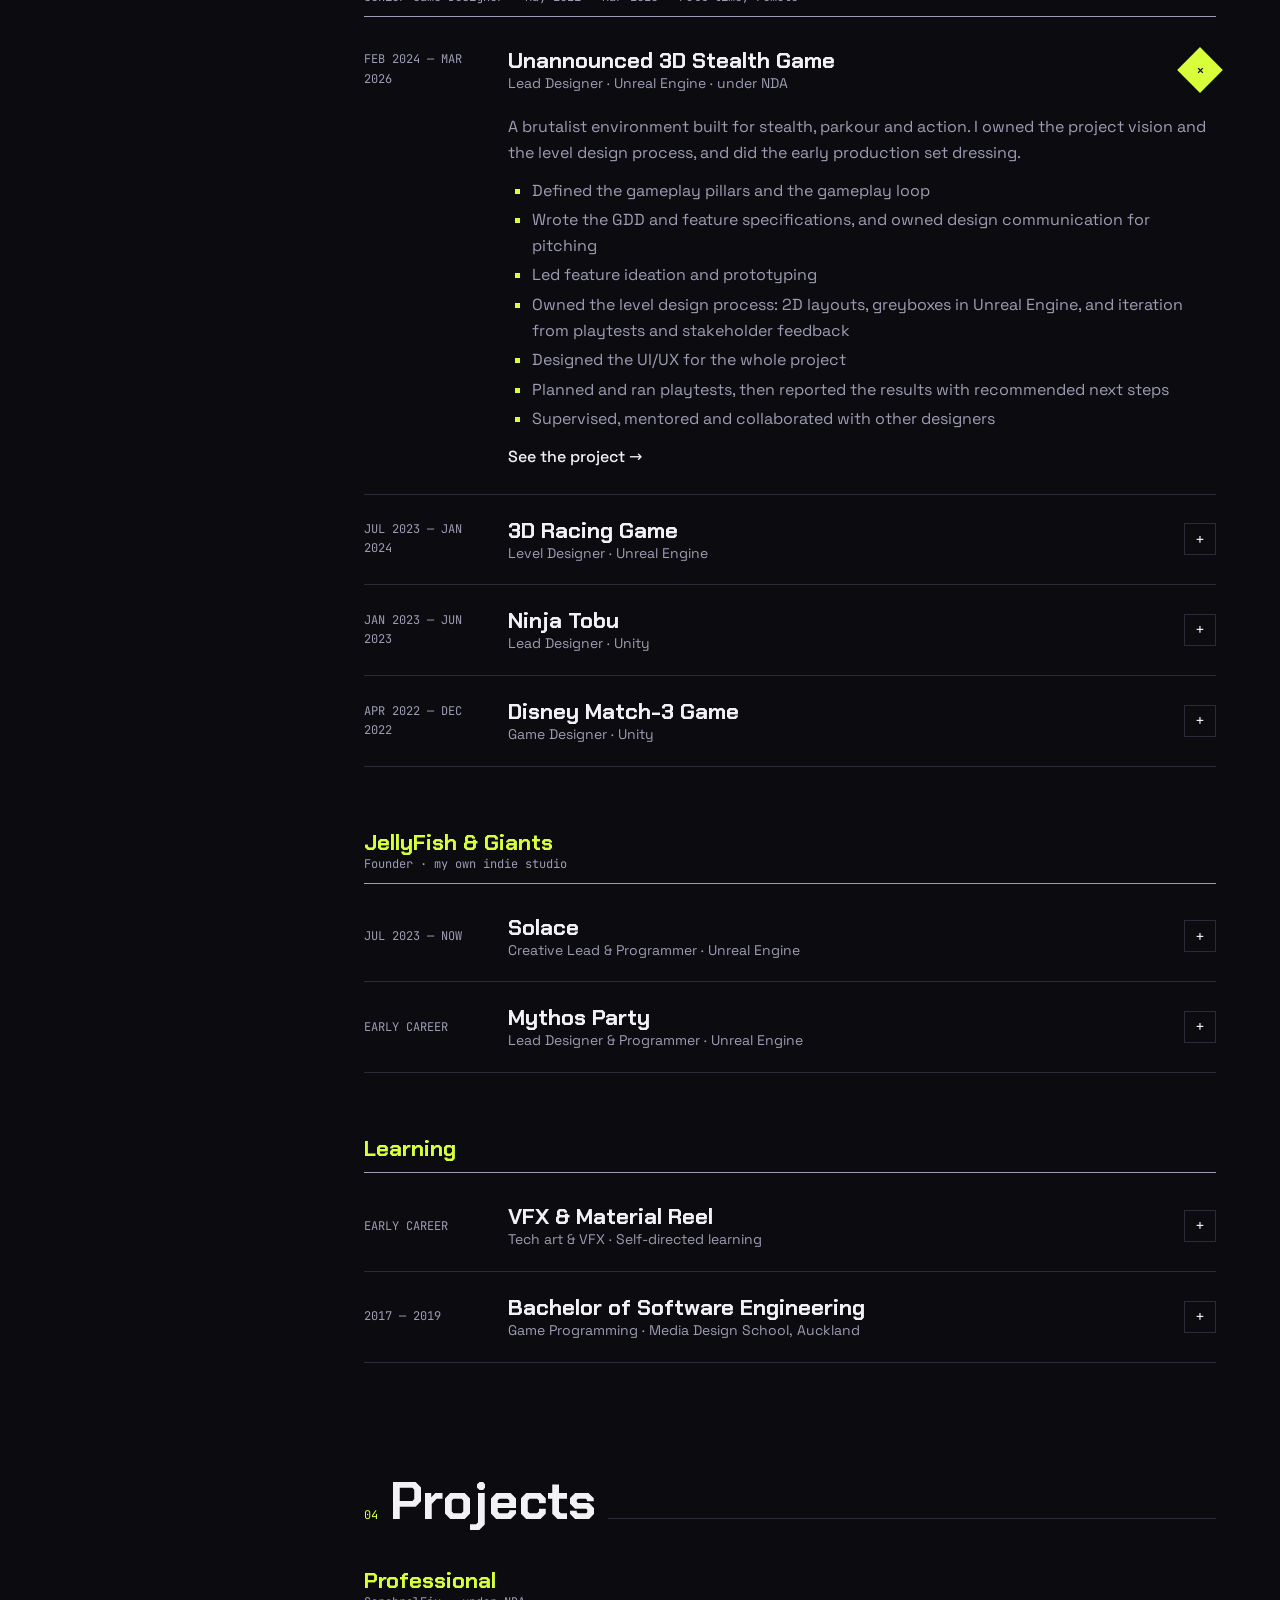
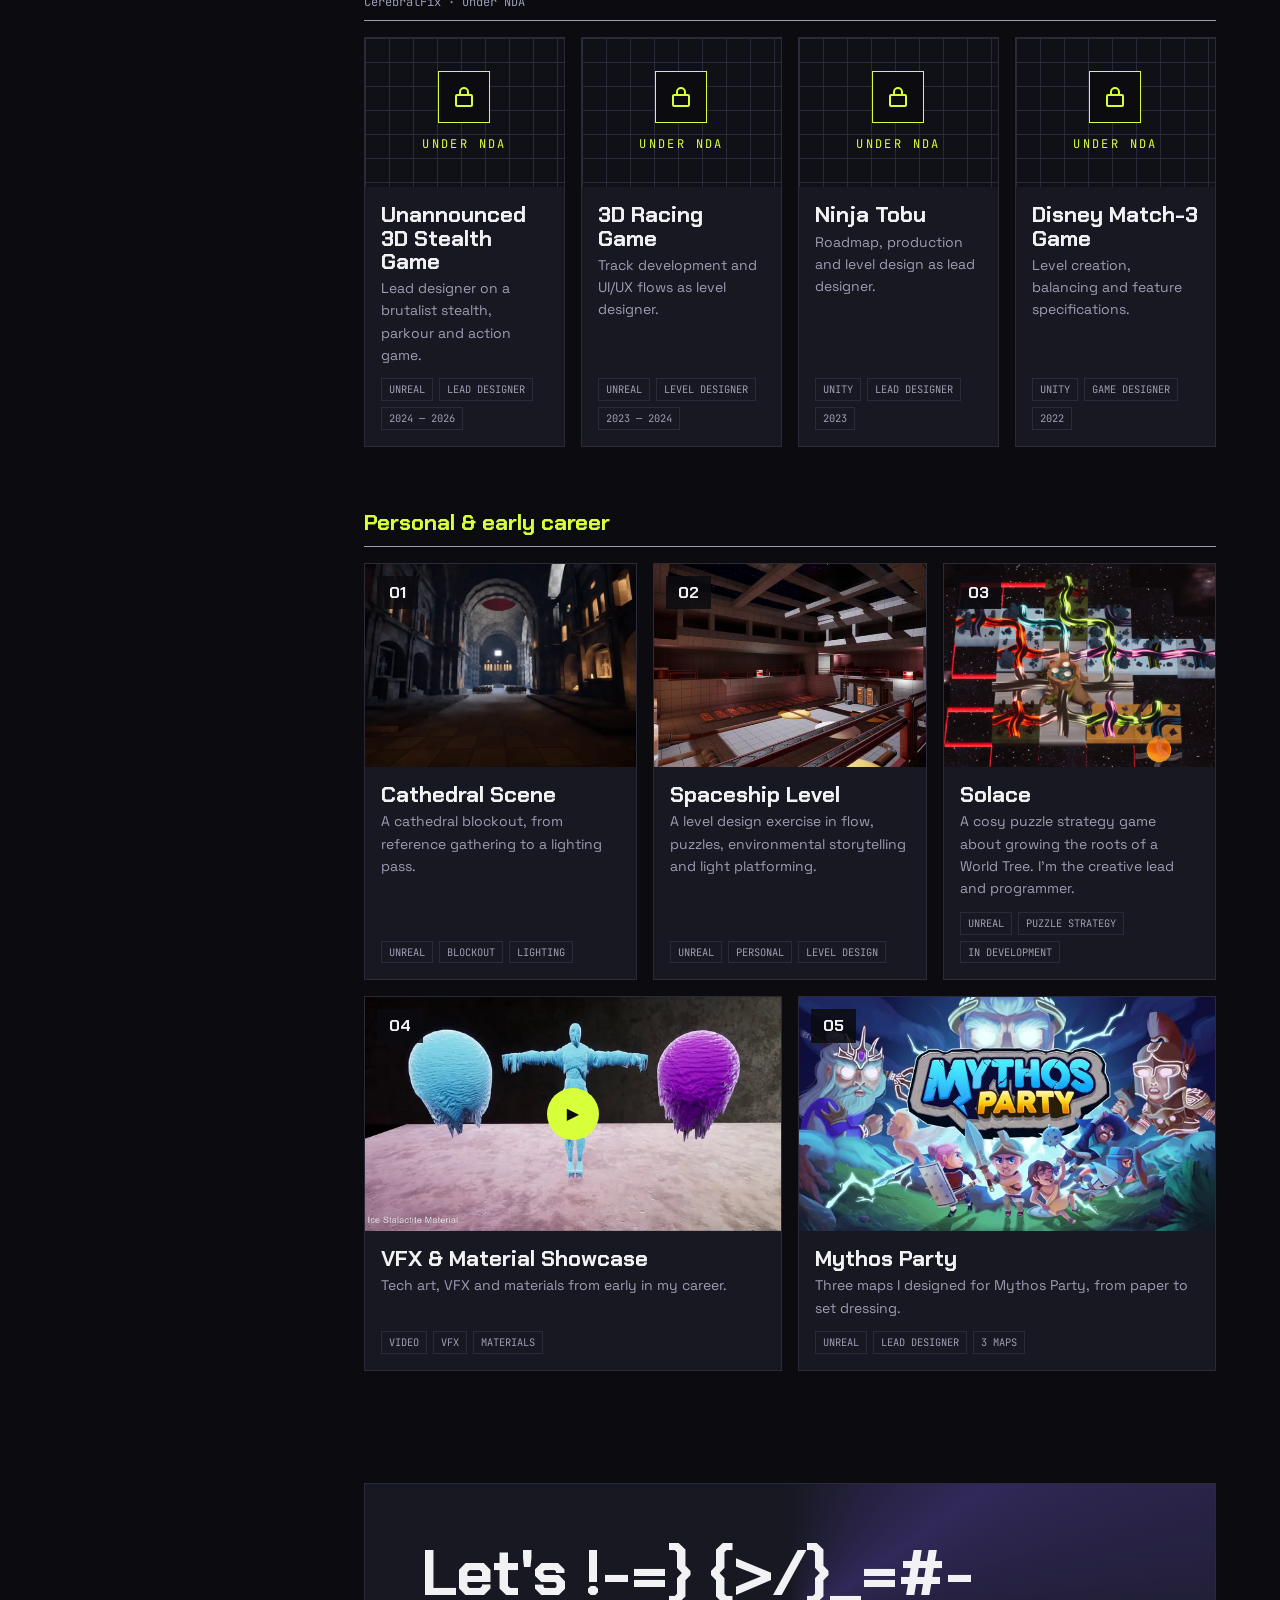
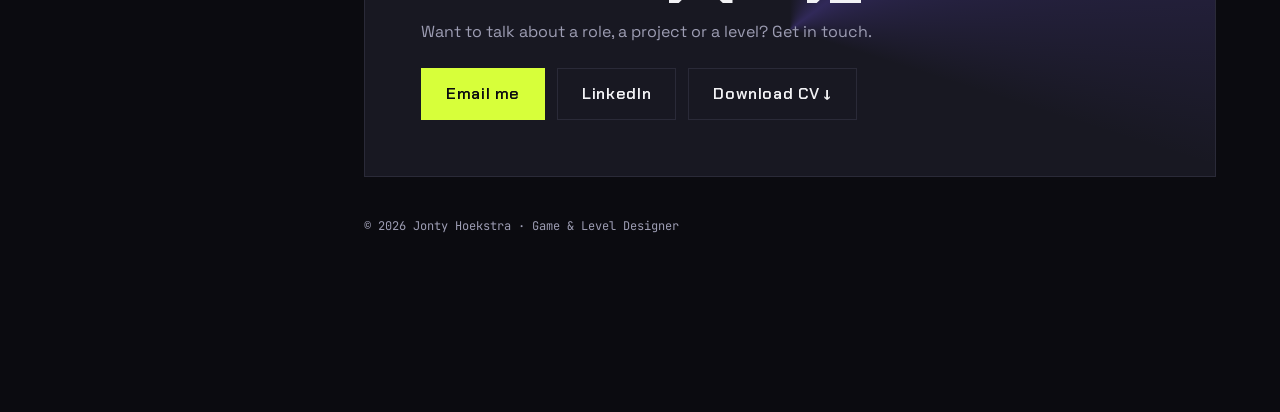
==== commit f387f5ee: "Add the surname under JONTY on the splash and move the role line below - Set HOEKSTRA in grey at hal" ====
--- a/index.html
+++ b/index.html
@@ -34,8 +34,8 @@
   <div class="splash__motes" data-splash-motes aria-hidden="true"></div>
   <div class="splash__inner">
     <div>
+      <h1 class="splash__name" aria-label="Jonty Hoekstra"><span class="splash__first" aria-hidden="true"><span class="splash__letter">J</span><span class="splash__letter">O</span><span class="splash__letter">N</span><span class="splash__letter">T</span><span class="splash__letter">Y</span></span><span class="splash__surname" aria-hidden="true">HOEKSTRA</span></h1>
       <p class="splash__role" data-scramble>GAME DESIGN | LEVEL DESIGN | UNREAL ENGINE</p>
-      <h1 class="splash__name" aria-label="Jonty Hoekstra"><span class="splash__first" aria-hidden="true"><span class="splash__letter">J</span><span class="splash__letter">O</span><span class="splash__letter">N</span><span class="splash__letter">T</span><span class="splash__letter">Y</span></span></h1>
       <p class="splash__tagline">I design levels from paper and blockout through to set dressing, with tech art, VFX and materials along the way.</p>
     </div>
     <nav aria-label="Main">
--- a/assets/css/tokens.css
+++ b/assets/css/tokens.css
@@ -65,6 +65,7 @@
   --text-heading: clamp(2rem, 4vw, 3.25rem);
   --text-title: clamp(2.25rem, 5vw, 4rem);
   --text-hero: clamp(4.5rem, 13vw, 12rem);
+  --text-surname: calc(var(--text-hero) * 0.484);
 
   /* Spacing */
   --space-2xs: 0.25rem;
--- a/assets/css/layout.css
+++ b/assets/css/layout.css
@@ -105,10 +105,13 @@
   font-size: var(--text-s);
   letter-spacing: 0.18em;
   color: var(--colour-accent);
+  opacity: 0;
+  /* splash.js starts the decode after this delay. */
+  animation: fade-in 0.3s ease 760ms forwards;
 }
 
 .splash__name {
-  margin: var(--space-s) 0 var(--space-l);
+  margin: 0 0 var(--space-m);
 }
 
 .splash__first {
@@ -132,6 +135,22 @@
 .splash__letter:nth-child(4) { animation-delay: 440ms; }
 .splash__letter:nth-child(5) { animation-delay: 520ms; }
 
+/* The surname sits tight under the first name, about half its size.
+   The letter spacing makes it the same width as JONTY. */
+.splash__surname {
+  display: block;
+  margin-top: 0.14em;
+  font-size: var(--text-surname);
+  font-weight: 600;
+  line-height: 1;
+  letter-spacing: 0.178em;
+  color: var(--colour-text-muted);
+  opacity: 0;
+  filter: blur(8px);
+  transform: translateY(40%);
+  animation: letter-rise 0.9s var(--ease-out) 640ms forwards;
+}
+
 @keyframes letter-rise {
   to {
     opacity: 1;
@@ -143,6 +162,7 @@
 .splash__tagline {
   max-width: 28rem;
   color: var(--colour-text-muted);
+  margin-top: var(--space-xs);
   font-size: var(--text-l);
   opacity: 0;
   animation: fade-in 0.8s ease 900ms forwards;
